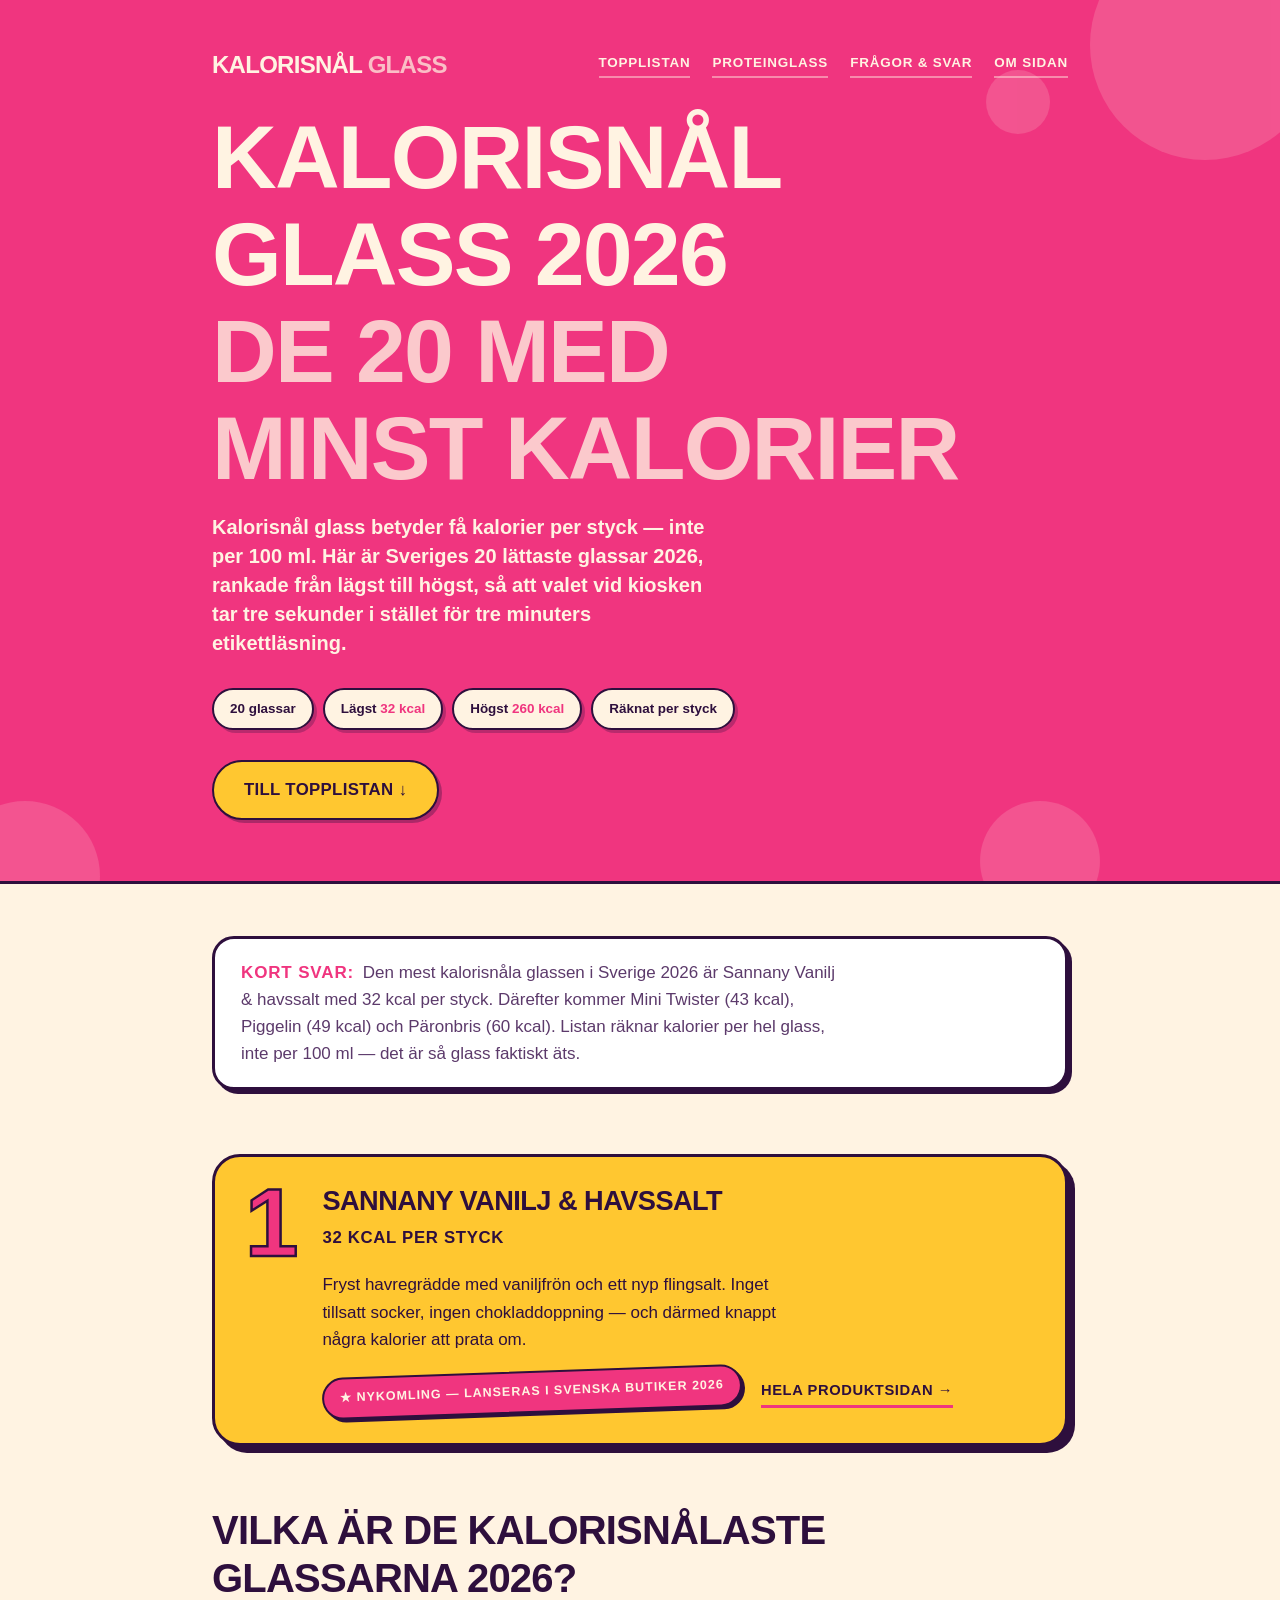
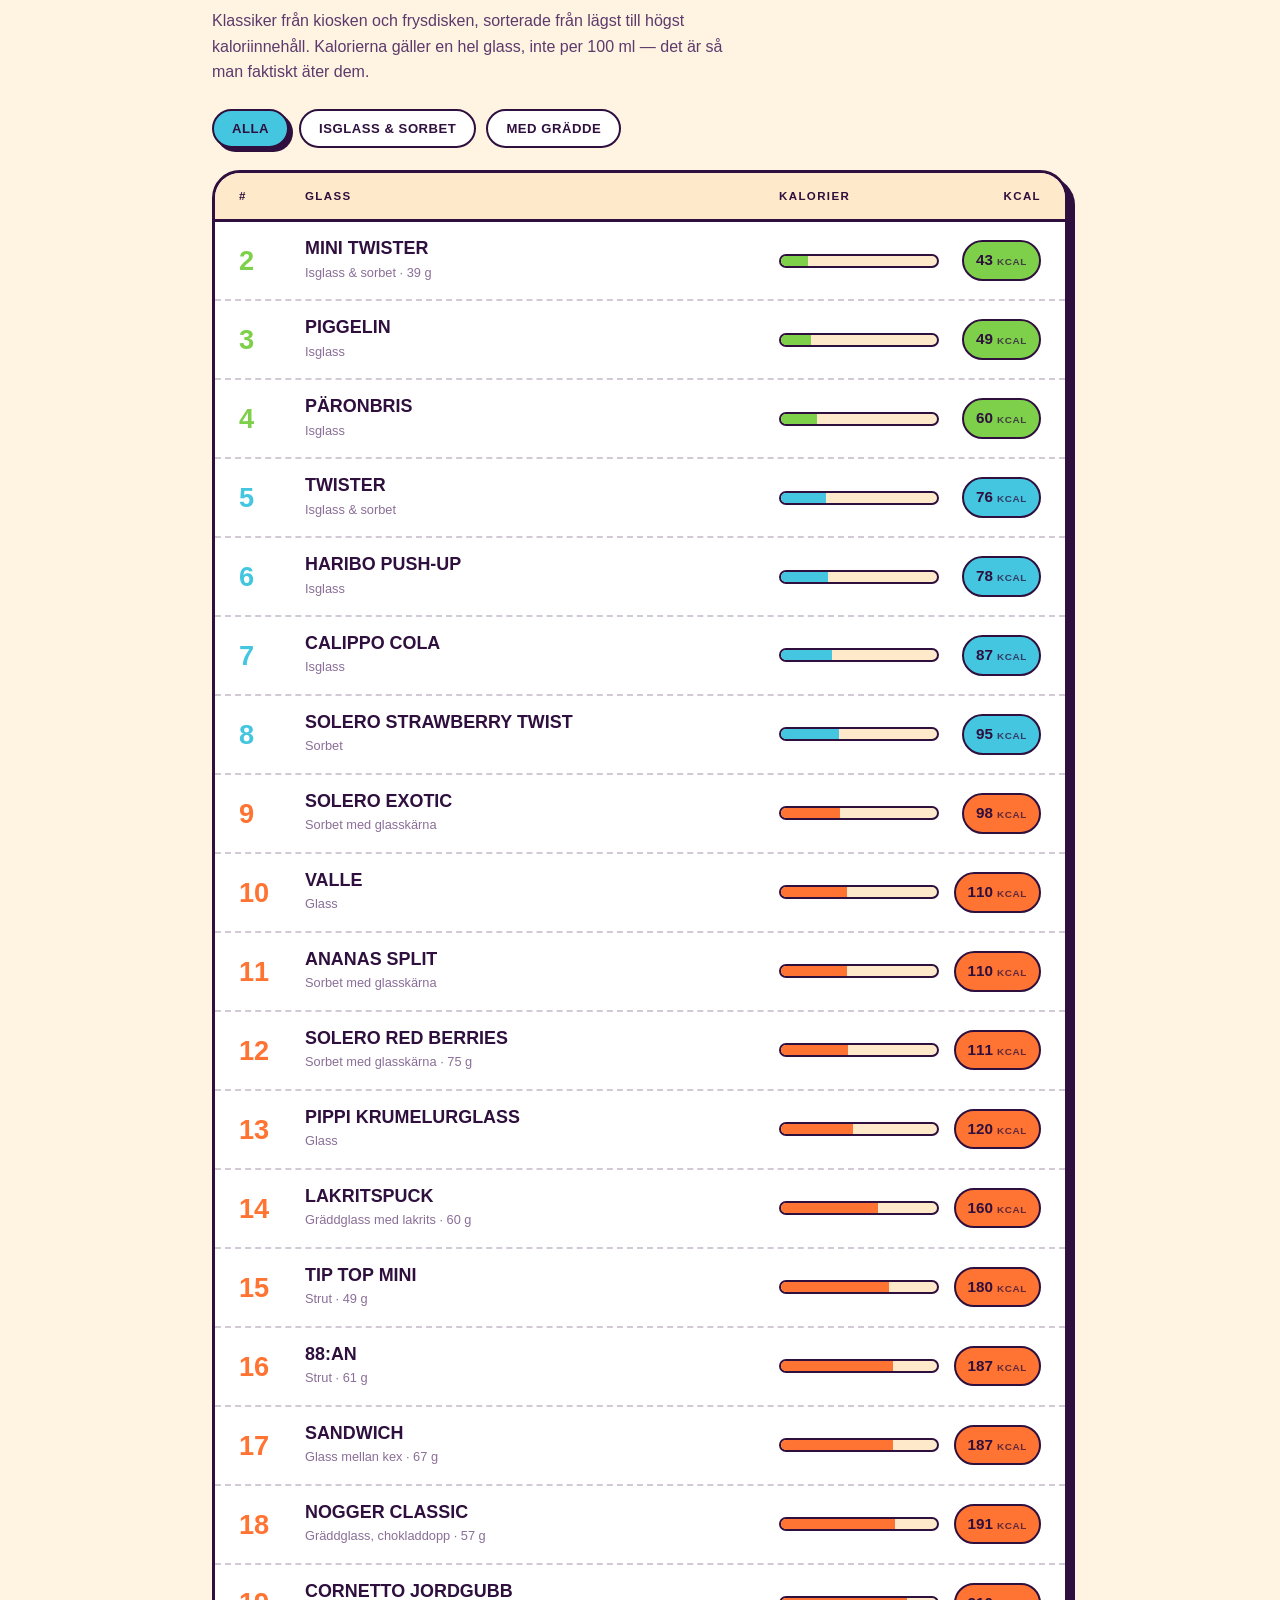
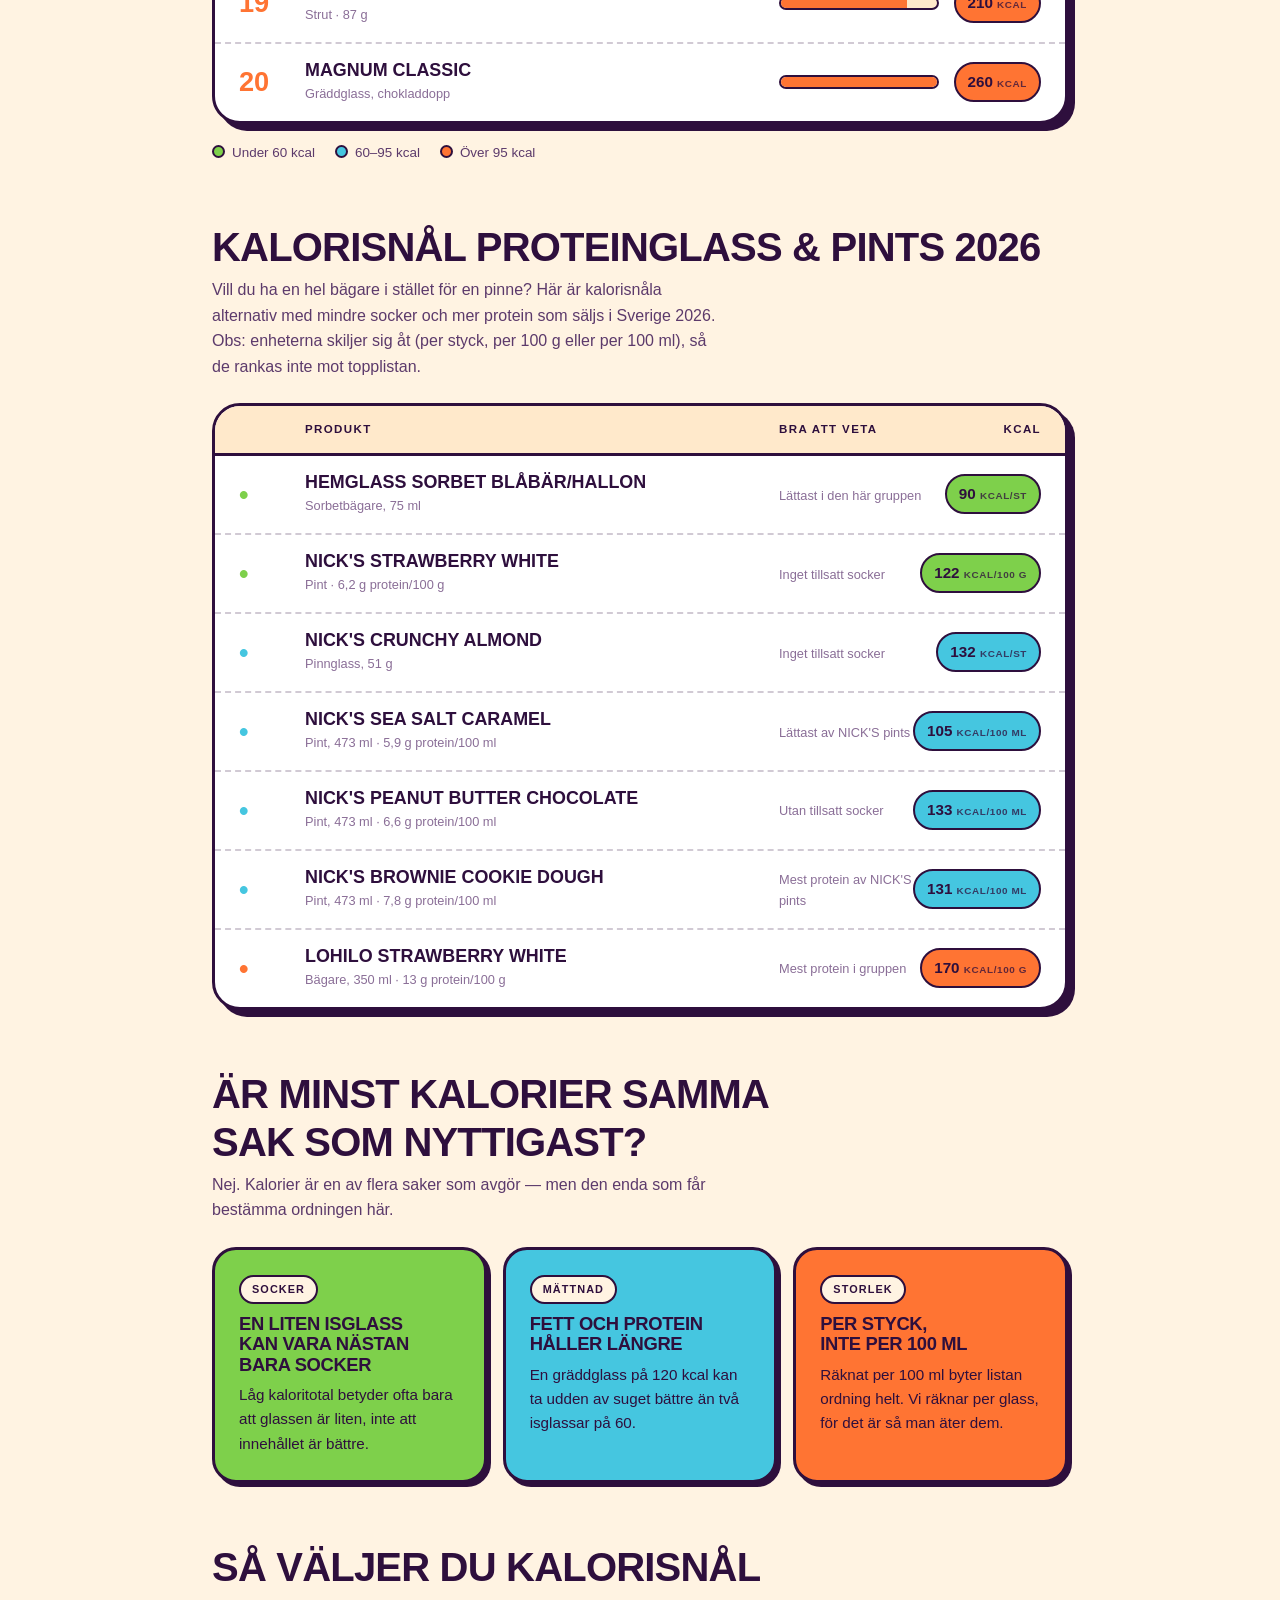
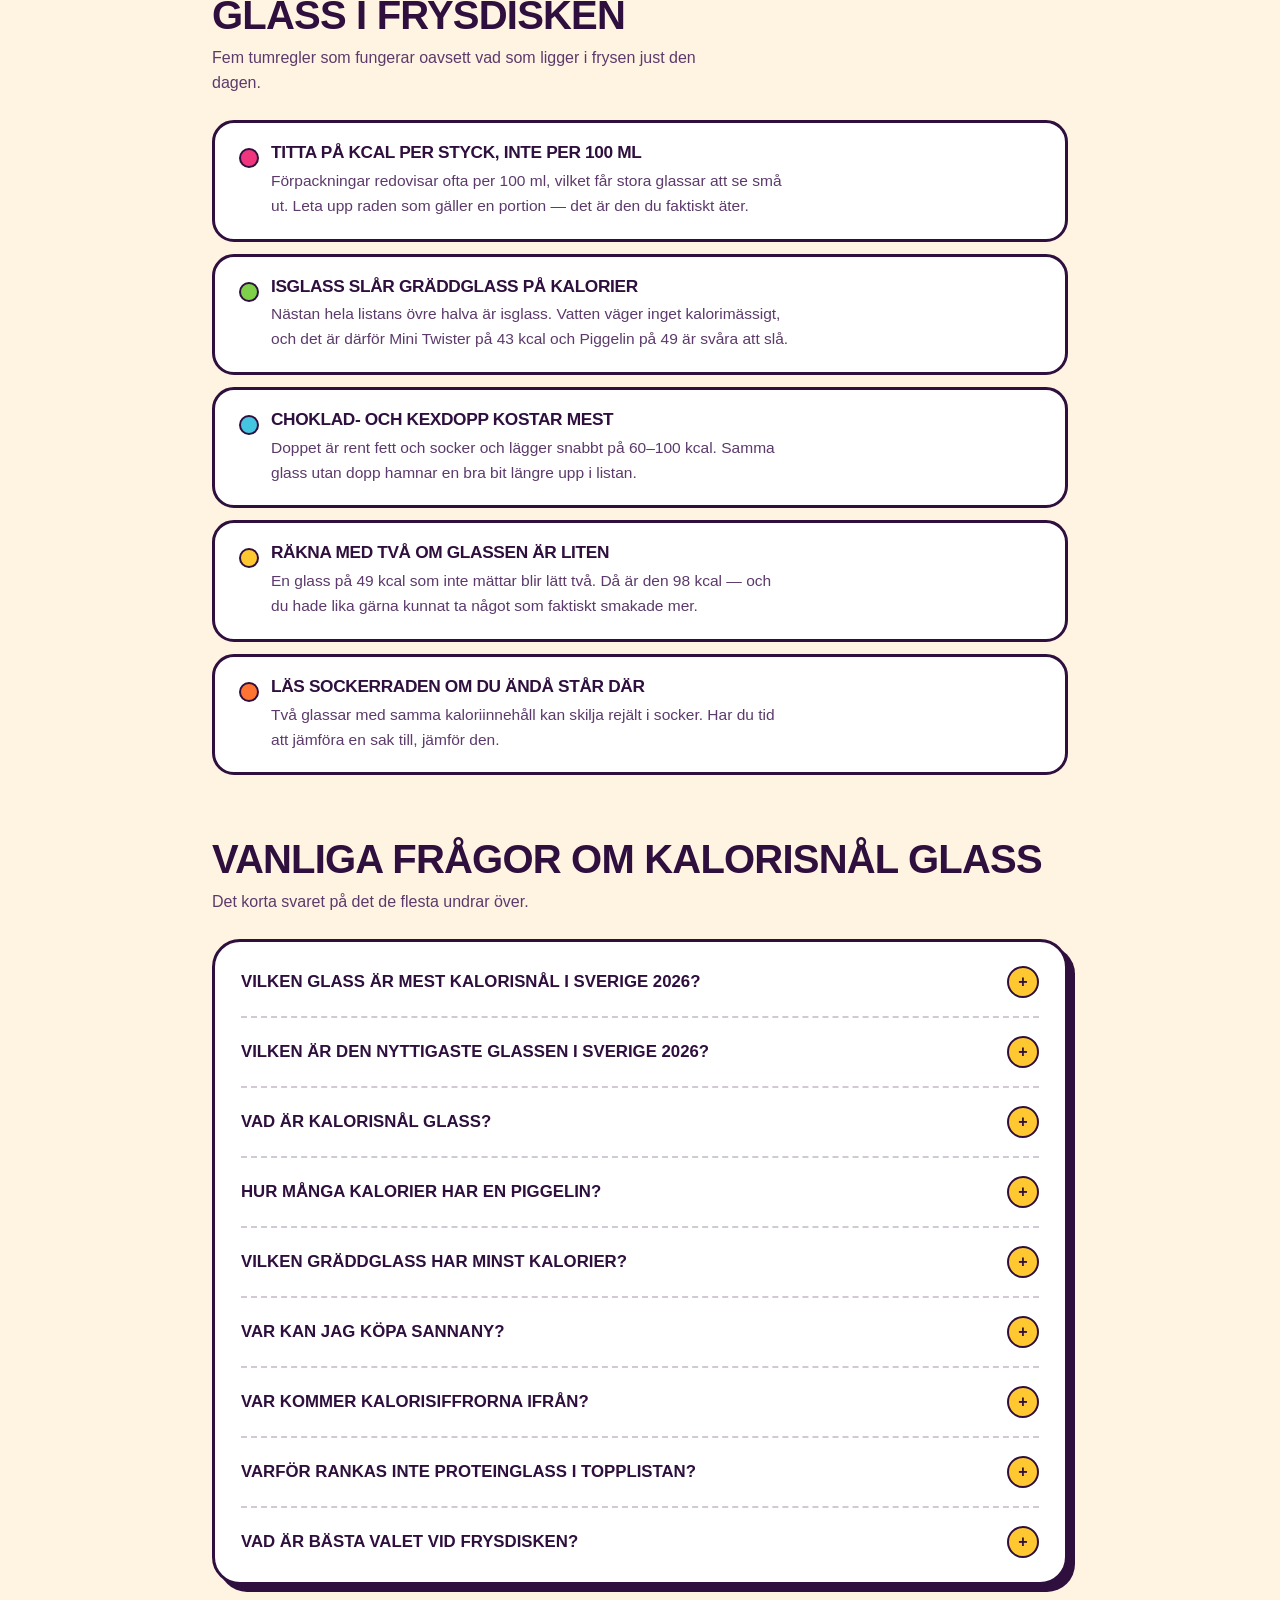
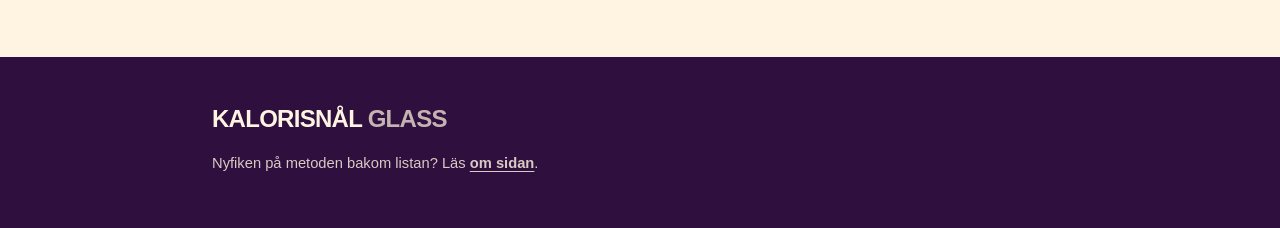
==== index.html @ d048651a "Self-hosta GSAP — krymper fönstret där hero-H1 står gömd Rubrikerna är CSS-gömda tills GSAP laddats." ====
<!doctype html>
<html lang="sv">
<head>
<meta charset="utf-8">
<meta name="viewport" content="width=device-width, initial-scale=1">

<title>Kalorisnål glass 2026 – topplistan över nyttig glass i Sverige</title>
<meta name="description" content="Kalorisnål glass 2026: Sveriges 20 glassar med minst kalorier per styck – Sannany 32 kcal, Mini Twister 43 kcal, Piggelin 49 kcal – plus proteinglass.">
<link rel="canonical" href="https://www.kalorisnalglass.se/">
<meta name="robots" content="index, follow, max-snippet:-1, max-image-preview:large">
<meta name="google-site-verification" content="parl-huP4s16xqr0qvLGiXvKXNknpA-ihZ_wbgCuyAg">

<meta property="og:type" content="article">
<meta property="og:locale" content="sv_SE">
<meta property="og:site_name" content="Kalorisnål Glass">
<meta property="og:title" content="Kalorisnål glass 2026 – topplistan över nyttig glass i Sverige">
<meta property="og:description" content="Sveriges 20 glassar med minst kalorier per styck 2026 – från Sannany 32 kcal och Mini Twister 43 kcal och uppåt.">
<meta property="og:url" content="https://www.kalorisnalglass.se/">
<meta property="og:image" content="https://www.kalorisnalglass.se/og-image.png">
<meta property="og:image:width" content="1200">
<meta property="og:image:height" content="630">
<meta property="og:image:alt" content="Kalorisnål glass 2026 – topplistan över Sveriges glassar med minst kalorier">
<meta name="twitter:card" content="summary_large_image">
<meta name="twitter:image" content="https://www.kalorisnalglass.se/og-image.png">

<link rel="icon" href="/favicon.png" sizes="any" type="image/png">
<link rel="apple-touch-icon" href="/apple-touch-icon.png">

<script>
  document.documentElement.classList.add('js');
  // Skyddsnät: rubrikerna göms bara medan GSAP laddas. Svarar inte CDN:et i tid
  // visas de ändå — en rubrik får aldrig fastna osynlig.
  setTimeout(function () {
    if (!window.__splitReady) document.documentElement.classList.remove('js');
  }, 2500);
</script>

<style>
  /* ================= Tokens ================= */
  :root {
    --cream:      #FFF3E2;
    --cream-2:    #FFE9CB;
    --ink:        #2E0F3D;
    --ink-2:      #5C3A6B;
    --muted:      #8A6E97;

    --pink:       #F0357F;
    --pink-ink:   #FFF3E2;
    --sun:        #FFC730;
    --lime:       #7ED04B;
    --aqua:       #45C6E0;
    --orange:     #FF7433;

    --ground:     var(--cream);
    --surface:    #FFFFFF;
    --surface-2:  var(--cream-2);
    --line:       var(--ink);
    --hero:       var(--pink);
    --pop:        4px 4px 0 var(--ink);
    --pop-lg:     7px 7px 0 var(--ink);
  }
  @media (prefers-color-scheme: dark) {
    :root {
      --cream:     #FFEEDA;
      --ink:       #FFEEDA;
      --ink-2:     #E2C9DC;
      --muted:     #B294BE;
      --ground:    #1B0722;
      --surface:   #2A0F35;
      --surface-2: #3A1747;
      --line:      #FFEEDA;
      --hero:      #B8155F;
      --pop:       4px 4px 0 rgba(0,0,0,.55);
      --pop-lg:    7px 7px 0 rgba(0,0,0,.55);
    }
  }
  :root[data-theme="dark"] {
    --cream:     #FFEEDA;
    --ink:       #FFEEDA;
    --ink-2:     #E2C9DC;
    --muted:     #B294BE;
    --ground:    #1B0722;
    --surface:   #2A0F35;
    --surface-2: #3A1747;
    --line:      #FFEEDA;
    --hero:      #B8155F;
    --pop:       4px 4px 0 rgba(0,0,0,.55);
    --pop-lg:    7px 7px 0 rgba(0,0,0,.55);
  }
  :root[data-theme="light"] {
    --cream:     #FFF3E2;
    --ink:       #2E0F3D;
    --ink-2:     #5C3A6B;
    --muted:     #8A6E97;
    --ground:    #FFF3E2;
    --surface:   #FFFFFF;
    --surface-2: #FFE9CB;
    --line:      #2E0F3D;
    --hero:      #F0357F;
    --pop:       4px 4px 0 #2E0F3D;
    --pop-lg:    7px 7px 0 #2E0F3D;
  }

  /* Chips/badges always sit on a light fill, so their text stays plum in both themes */
  :root { --on-bright: #2E0F3D; }

  :root {
    --display: ui-rounded, "SF Pro Rounded", "Arial Rounded MT Bold", "Avenir Next", Futura, "Trebuchet MS", sans-serif;
    --body: "Avenir Next", "Helvetica Neue", Helvetica, Arial, sans-serif;
  }

  * { box-sizing: border-box; }

  body {
    margin: 0;
    background: var(--ground);
    color: var(--ink);
    font-family: var(--body);
    font-size: 17px;
    line-height: 1.6;
    -webkit-font-smoothing: antialiased;
  }

  .wrap { max-width: 900px; margin: 0 auto; padding: 0 22px; }

  h1, h2, h3, .display {
    font-family: var(--display);
    font-weight: 800;
    letter-spacing: -.02em;
    text-wrap: balance;
  }

  /* ================= Hero ================= */
  .hero {
    position: relative;
    overflow: hidden;
    background: var(--hero);
    color: var(--pink-ink);
    border-bottom: 3px solid var(--line);
  }
  .hero .wrap { padding-top: 46px; padding-bottom: 52px; position: relative; z-index: 1; }

  .bubbles { position: absolute; inset: 0; z-index: 0; pointer-events: none; opacity: .16; }
  .bubbles span {
    position: absolute;
    border-radius: 50%;
    background: var(--cream);
  }

  .brandrow {
    display: flex;
    align-items: center;
    justify-content: space-between;
    gap: 16px;
    flex-wrap: wrap;
    margin-bottom: 34px;
  }
  .brand {
    font-family: var(--display);
    font-weight: 800;
    font-size: 1.5rem;
    letter-spacing: -.03em;
    text-transform: uppercase;
    color: var(--pink-ink);
  }
  .brand span { opacity: .72; font-weight: 800; }

  h1 {
    font-size: clamp(2.7rem, 11.5vw, 5.6rem);
    line-height: .88;
    text-transform: uppercase;
    margin: 0;
    color: var(--pink-ink);
  }
  h1 em { font-style: normal; display: block; opacity: .78; }

  .standfirst {
    max-width: 46ch;
    margin: 26px 0 0;
    font-size: 1.25rem;
    font-weight: 600;
    line-height: 1.45;
    color: var(--pink-ink);
  }

  .toc { display: flex; flex-wrap: wrap; gap: 8px 22px; align-items: center; }
  .toc a {
    color: var(--pink-ink);
    font-family: var(--display);
    font-weight: 800;
    font-size: .84rem;
    letter-spacing: .06em;
    text-transform: uppercase;
    text-decoration: none;
    border-bottom: 2.5px solid color-mix(in srgb, var(--pink-ink) 45%, transparent);
    padding-bottom: 2px;
  }
  .toc a:hover, .toc a:focus-visible { border-bottom-color: var(--pink-ink); }
  .toc a:focus-visible { outline: 3px solid var(--sun); outline-offset: 3px; }

  section[id] { scroll-margin-top: 96px; }
  html { scroll-behavior: smooth; }

  /* ============ Masked Text Reveal — OSMO (GSAP SplitText) ============ */
  /* Göms bara när JS finns; blir synlig igen om GSAP saknas eller reduced motion gäller */
  .js [data-split="heading"] { visibility: hidden; }
  /* Maskerna klipper vid radrutan (line-height ≤ 1) — ge Å-ringar och nedstaplar luft utan layoutskift */
  .line-mask { padding-block: .2em; margin-block: -.2em; }

  /* ============ Bouncy CTA — OSMO "Tilting Bouncing Button" (Ilja van Eck) ============ */
  :root {
    --ease-elastic: linear(0, 0.55 7.5%, 0.85 12%, 0.95 14%, 1.03 16.5%, 1.09 20%, 1.13 22%, 1.14 23%, 1.15 24.5%, 1.15 26%, 1.13 28%, 1.11 31%, 1.05 39%, 1.02 43%, 0.99 47%, 0.98 52%, 0.97 59%, 1.002 81%, 1);
  }
  .btn-bounce {
    color: var(--on-bright);
    font-family: var(--display);
    font-weight: 800;
    font-size: 1.05rem;
    letter-spacing: .02em;
    text-transform: uppercase;
    text-decoration: none;
    display: inline-block;
    margin-top: 30px;
    padding-left: 1.9em;
    padding-right: 1.9em;
    position: relative;
  }
  .btn-bounce-bg {
    z-index: 0;
    background-color: var(--sun);
    border: 2.5px solid var(--on-bright);
    border-radius: 100em;
    box-shadow: 3px 3px 0 rgba(46,15,61,.35);
    position: absolute;
    inset: 0%;
  }
  .btn-bounce-text { z-index: 1; display: block; position: relative; }
  .btn-bounce-text__wrap { padding-top: 1em; padding-bottom: 1em; overflow: hidden; }
  @media (hover: hover) and (pointer: fine) {
    .btn-bounce, .btn-bounce-text, .btn-bounce-text__wrap {
      transition: transform .65s var(--ease-elastic);
    }
    .btn-bounce-text {
      --text-duplicate-distance: 3em;
      text-shadow: 0px var(--text-duplicate-distance) currentColor;
    }
    .btn-bounce:hover { transform: scale(.92) rotate(-3deg); }
    .btn-bounce:hover .btn-bounce-text__wrap { transform: rotate(3deg); }
    .btn-bounce:hover .btn-bounce-text { transform: translate(0, calc(-1 * var(--text-duplicate-distance))); }
  }

  /* ============ Flytande nav — OSMO "Detect Scrolling Direction" ============ */
  .floatnav {
    position: fixed;
    top: 14px;
    left: 0;
    right: 0;
    margin-inline: auto;
    width: fit-content;
    z-index: 50;
    display: flex;
    align-items: center;
    gap: 22px;
    max-width: calc(100vw - 28px);
    background: var(--surface);
    border: 2.5px solid var(--line);
    border-radius: 999px;
    box-shadow: var(--pop);
    padding: 10px 22px;
    transform: translateY(-160%) rotate(0.001deg);
    transition: transform .6s var(--ease-elastic);
  }
  [data-scrolling-started="true"][data-scrolling-direction="up"] .floatnav {
    transform: translateY(0%) rotate(0.001deg);
  }
  .floatnav__brand {
    font-family: var(--display);
    font-weight: 800;
    font-size: .95rem;
    letter-spacing: -.02em;
    text-transform: uppercase;
    color: var(--ink);
    text-decoration: none;
    white-space: nowrap;
  }
  .floatnav__brand span { color: var(--pink); }
  .floatnav .toc a {
    color: var(--ink);
    border-bottom-color: color-mix(in srgb, var(--ink) 30%, transparent);
  }
  .floatnav .toc a:hover, .floatnav .toc a:focus-visible { border-bottom-color: var(--pink); color: var(--pink); }
  @media (max-width: 640px) {
    .floatnav { gap: 14px; padding: 9px 16px; }
    .floatnav__brand span { display: none; }
    .floatnav .toc { gap: 6px 12px; }
    .floatnav .toc a { font-size: .72rem; }
  }

  .stats { display: flex; flex-wrap: wrap; gap: 9px; margin-top: 30px; }
  .stat {
    background: var(--cream);
    color: var(--on-bright);
    border: 2.5px solid var(--on-bright);
    border-radius: 999px;
    padding: 8px 16px;
    font-family: var(--display);
    font-weight: 800;
    font-size: .84rem;
    font-variant-numeric: tabular-nums;
    box-shadow: 3px 3px 0 rgba(46,15,61,.28);
  }
  .stat b { color: var(--pink); }

  /* ================= Sections ================= */
  section { margin-top: 64px; }
  section:first-of-type { margin-top: 52px; }

  h2 { font-size: clamp(1.7rem, 5vw, 2.5rem); line-height: 1; text-transform: uppercase; margin: 0 0 10px; }
  .section-note { color: var(--ink-2); font-size: 1rem; margin: 0 0 24px; max-width: 58ch; }

  /* ================= Kort svar ================= */
  .tldr {
    background: var(--surface);
    border: 3px solid var(--line);
    border-radius: 22px;
    box-shadow: var(--pop);
    padding: 20px 26px;
  }
  .tldr p { margin: 0; max-width: 64ch; font-weight: 500; color: var(--ink-2); }
  .tldr b {
    font-family: var(--display);
    font-weight: 800;
    text-transform: uppercase;
    letter-spacing: .05em;
    color: var(--pink);
    margin-right: 4px;
  }

  /* ================= Sannany ================= */
  .champion {
    position: relative;
    background: var(--sun);
    color: var(--on-bright);
    border: 3px solid var(--on-bright);
    border-radius: 28px;
    box-shadow: var(--pop-lg);
    padding: 30px;
    display: grid;
    grid-template-columns: auto 1fr;
    gap: 6px 24px;
    align-items: start;
  }
  .champion .rank {
    font-family: var(--display);
    font-weight: 800;
    font-size: clamp(4rem, 15vw, 6rem);
    line-height: .74;
    color: var(--pink);
    -webkit-text-stroke: 2.5px var(--on-bright);
    font-variant-numeric: tabular-nums;
    grid-row: span 2;
  }
  .champion h3 { font-size: 1.7rem; margin: 0; text-transform: uppercase; line-height: 1; }
  .champion .kcal-big {
    font-family: var(--display);
    font-weight: 800;
    font-size: 1.05rem;
    margin: 10px 0 0;
    letter-spacing: .04em;
    text-transform: uppercase;
  }
  .champion .blurb { margin: 14px 0 0; max-width: 48ch; font-weight: 500; }
  .champion .more {
    display: inline-block;
    margin: 18px 0 0 14px;
    font-family: var(--display);
    font-weight: 800;
    font-size: .92rem;
    letter-spacing: .04em;
    text-transform: uppercase;
    color: var(--on-bright);
    text-decoration: none;
    border-bottom: 3px solid var(--pink);
    padding-bottom: 2px;
  }
  .champion .more:hover, .champion .more:focus-visible { color: var(--pink); }
  .champion .more:focus-visible { outline: 3px solid var(--pink); outline-offset: 3px; }
  .stamp {
    display: inline-block;
    margin: 18px 0 0;
    padding: 9px 16px;
    background: var(--pink);
    color: var(--cream);
    border: 2.5px solid var(--on-bright);
    border-radius: 999px;
    box-shadow: 3px 3px 0 var(--on-bright);
    font-family: var(--display);
    font-weight: 800;
    font-size: .78rem;
    letter-spacing: .08em;
    text-transform: uppercase;
    transform: rotate(-2deg);
  }

  /* ================= Filter ================= */
  .filters { display: flex; flex-wrap: wrap; gap: 10px; margin: 0 0 22px; }
  .chip {
    font-family: var(--display);
    font-weight: 800;
    font-size: .82rem;
    letter-spacing: .04em;
    text-transform: uppercase;
    padding: 10px 18px;
    border: 2.5px solid var(--line);
    background: var(--surface);
    color: var(--ink);
    border-radius: 999px;
    cursor: pointer;
    transition: transform .12s ease, box-shadow .12s ease;
  }
  .chip:hover { transform: translate(-2px,-2px); box-shadow: var(--pop); }
  .chip[aria-pressed="true"] {
    background: var(--aqua);
    color: var(--on-bright);
    border-color: var(--on-bright);
    box-shadow: var(--pop);
  }
  .chip:focus-visible { outline: 3px solid var(--pink); outline-offset: 3px; }

  /* ================= Board ================= */
  .board {
    background: var(--surface);
    border: 3px solid var(--line);
    border-radius: 28px;
    box-shadow: var(--pop-lg);
    overflow: hidden;
  }
  .board-head {
    display: grid;
    grid-template-columns: 52px 1fr 160px 88px;
    gap: 14px;
    padding: 14px 24px;
    border-bottom: 3px solid var(--line);
    background: var(--surface-2);
    font-family: var(--display);
    font-weight: 800;
    font-size: .72rem;
    letter-spacing: .12em;
    text-transform: uppercase;
    color: var(--ink);
  }
  .board-head span:last-child { text-align: right; }

  .row {
    display: grid;
    grid-template-columns: 52px 1fr 160px 88px;
    gap: 14px;
    align-items: center;
    padding: 16px 24px;
    border-bottom: 2px dashed color-mix(in srgb, var(--ink) 22%, transparent);
  }
  .row:last-of-type { border-bottom: 0; }
  .row[hidden] { display: none; }

  .row .rank {
    font-family: var(--display);
    font-weight: 800;
    font-size: 1.7rem;
    color: var(--band);
    font-variant-numeric: tabular-nums;
    line-height: 1;
  }
  .row .name {
    font-family: var(--display);
    font-weight: 800;
    font-size: 1.12rem;
    line-height: 1.2;
    text-transform: uppercase;
  }
  .row .kind {
    font-size: .8rem;
    color: var(--muted);
    margin-top: 3px;
    font-weight: 500;
  }
  .track {
    height: 14px;
    border-radius: 999px;
    background: var(--surface-2);
    border: 2.5px solid var(--line);
    overflow: hidden;
  }
  .fill { display: block; height: 100%; width: var(--w); background: var(--band); }
  .is-animating .fill { width: 0; transition: width .85s cubic-bezier(.2,.9,.3,1); transition-delay: var(--d, 0ms); }
  .kcal {
    justify-self: end;
    background: var(--band);
    color: var(--on-bright);
    border: 2.5px solid var(--on-bright);
    border-radius: 999px;
    padding: 6px 12px;
    font-family: var(--display);
    font-weight: 800;
    font-size: .95rem;
    font-variant-numeric: tabular-nums;
    white-space: nowrap;
  }
  .kcal small { font-size: .62rem; letter-spacing: .06em; text-transform: uppercase; opacity: .75; }

  .row[data-band="latt"]   { --band: var(--lime); }
  .row[data-band="mellan"] { --band: var(--aqua); }
  .row[data-band="tyngst"] { --band: var(--orange); }

  .empty { padding: 30px 24px; color: var(--muted); margin: 0; font-weight: 500; }

  .legend {
    display: flex;
    flex-wrap: wrap;
    gap: 8px 20px;
    margin-top: 18px;
    font-size: .84rem;
    color: var(--ink-2);
    font-weight: 500;
  }
  .legend i { display: inline-block; width: 13px; height: 13px; border-radius: 50%; border: 2px solid var(--line); margin-right: 7px; vertical-align: -1px; }

  /* ================= Cards ================= */
  .cards { display: grid; grid-template-columns: repeat(auto-fit, minmax(238px, 1fr)); gap: 16px; }
  .card {
    border: 3px solid var(--on-bright);
    border-radius: 24px;
    padding: 24px;
    box-shadow: var(--pop);
    color: var(--on-bright);
  }
  .card:nth-child(1) { background: var(--lime); }
  .card:nth-child(2) { background: var(--aqua); }
  .card:nth-child(3) { background: var(--orange); }
  .card h3 { font-size: 1.15rem; margin: 10px 0 8px; line-height: 1.1; text-transform: uppercase; }
  .card p { margin: 0; font-size: .95rem; font-weight: 500; }
  .card .metric {
    display: inline-block;
    background: var(--cream);
    border: 2px solid var(--on-bright);
    border-radius: 999px;
    padding: 4px 11px;
    font-family: var(--display);
    font-weight: 800;
    font-size: .68rem;
    letter-spacing: .1em;
    text-transform: uppercase;
  }

  /* ================= Tips ================= */
  .tips { list-style: none; margin: 0; padding: 0; display: grid; gap: 12px; }
  .tips li {
    background: var(--surface);
    border: 3px solid var(--line);
    border-radius: 22px;
    padding: 20px 24px;
    display: grid;
    grid-template-columns: 16px 1fr;
    gap: 16px;
    align-items: start;
  }
  .tips li::before {
    content: "";
    width: 16px; height: 16px;
    border-radius: 50%;
    border: 2.5px solid var(--line);
    background: var(--dot);
    margin-top: 5px;
  }
  .tips h3 { font-size: 1.08rem; margin: 0 0 6px; text-transform: uppercase; line-height: 1.15; }
  .tips p { margin: 0; color: var(--ink-2); font-size: .97rem; max-width: 60ch; font-weight: 500; }

  /* ================= FAQ ================= */
  .faq {
    background: var(--surface);
    border: 3px solid var(--line);
    border-radius: 28px;
    box-shadow: var(--pop-lg);
    padding: 6px 26px;
  }
  details + details { border-top: 2px dashed color-mix(in srgb, var(--ink) 22%, transparent); }
  details summary {
    cursor: pointer;
    padding: 18px 0;
    font-family: var(--display);
    font-weight: 800;
    font-size: 1.05rem;
    text-transform: uppercase;
    list-style: none;
    display: flex;
    justify-content: space-between;
    gap: 18px;
    align-items: center;
  }
  details summary::-webkit-details-marker { display: none; }
  details summary::after {
    content: "+";
    font-family: var(--display);
    font-weight: 800;
    color: var(--on-bright);
    background: var(--sun);
    border: 2.5px solid var(--on-bright);
    border-radius: 50%;
    width: 28px; height: 28px;
    display: grid; place-items: center;
    flex: 0 0 auto;
    font-size: 1rem;
    line-height: 1;
  }
  details[open] summary::after { content: "\2013"; background: var(--pink); color: var(--cream); }
  details summary:focus-visible { outline: 3px solid var(--pink); outline-offset: 3px; }
  details .answer { padding: 0 0 20px; color: var(--ink-2); max-width: 62ch; font-weight: 500; }
  details .answer p { margin: 0 0 10px; }
  details .answer p:last-child { margin-bottom: 0; }
  details .answer a { color: var(--pink); font-weight: 600; }

  /* ================= Footer ================= */
  footer {
    margin-top: 72px;
    background: var(--ink);
    color: var(--ground);
    border-top: 3px solid var(--line);
  }
  footer .wrap { padding: 40px 22px 52px; }
  footer .brand { color: var(--ground); margin-bottom: 14px; display: block; }
  footer p { max-width: 66ch; font-size: .92rem; margin: 0; opacity: .82; font-weight: 500; }
  footer a { color: inherit; font-weight: 700; text-underline-offset: 3px; }

  @media (max-width: 640px) {
    .board-head { grid-template-columns: 34px 1fr auto; }
    .board-head span:nth-child(3) { display: none; }
    .row { grid-template-columns: 34px 1fr auto; gap: 10px 12px; padding: 15px 16px; }
    .row .rank { grid-row: 1; grid-column: 1; }
    .row .kcal { grid-row: 1; grid-column: 3; }
    .row .track { grid-row: 2; grid-column: 1 / 4; }
    .pints .row > .kind { display: none; }
    .row .rank { font-size: 1.3rem; }
    .board, .faq, .champion { border-radius: 22px; }
    .champion { grid-template-columns: 1fr; padding: 24px; }
    .champion .rank { grid-row: auto; }
    .faq { padding: 4px 20px; }
  }

  @media (prefers-reduced-motion: reduce) {
    html { scroll-behavior: auto; }
    .is-animating .fill { transition: none; width: var(--w); }
    .chip, .btn-bounce, .btn-bounce-text, .btn-bounce-text__wrap, .floatnav { transition: none; }
  }
</style>
</head>
<body data-scrolling-started="false" data-scrolling-direction="up">

<div class="floatnav">
  <a href="#" class="floatnav__brand">Kalorisnål<span>&nbsp;Glass</span></a>
  <nav class="toc" aria-label="Snabbnavigering">
    <a href="#topplista">Topplistan</a>
    <a href="#proteinglass">Proteinglass</a>
    <a href="#faq">Frågor &amp; svar</a>
    <a href="om/">Om sidan</a>
  </nav>
</div>

<header class="hero">
  <div class="bubbles" aria-hidden="true">
    <span style="width:230px;height:230px;top:-70px;right:-40px;"></span>
    <span style="width:120px;height:120px;bottom:-40px;right:180px;"></span>
    <span style="width:64px;height:64px;top:70px;right:230px;"></span>
    <span style="width:150px;height:150px;bottom:-70px;left:-50px;"></span>
  </div>
  <div class="wrap">
    <div class="brandrow">
      <span class="brand">Kalorisnål <span>Glass</span></span>
      <nav class="toc" aria-label="Innehåll">
        <a href="#topplista">Topplistan</a>
        <a href="#proteinglass">Proteinglass</a>
        <a href="#faq">Frågor &amp; svar</a>
        <a href="om/">Om sidan</a>
      </nav>
    </div>

    <h1 data-split="heading" data-split-reveal="words">Kalorisnål glass 2026<em>de 20 med minst kalorier</em></h1>

    <p class="standfirst">
      Kalorisnål glass betyder få kalorier per styck — inte per 100 ml. Här är Sveriges 20
      lättaste glassar 2026, rankade från lägst till högst, så att valet vid kiosken tar tre
      sekunder i stället för tre minuters etikettläsning.
    </p>

    <div class="stats">
      <span class="stat">20 glassar</span>
      <span class="stat">Lägst <b>32 kcal</b></span>
      <span class="stat">Högst <b>260 kcal</b></span>
      <span class="stat">Räknat per styck</span>
    </div>

    <a href="#topplista" class="btn-bounce">
      <div class="btn-bounce-bg"></div>
      <div class="btn-bounce-text__wrap">
        <span class="btn-bounce-text">Till topplistan ↓</span>
      </div>
    </a>
  </div>
</header>

<main class="wrap">

  <section id="kort-svar" aria-label="Kort svar">
    <div class="tldr">
      <p><b>Kort svar:</b> Den mest kalorisnåla glassen i Sverige 2026 är Sannany Vanilj &amp;
      havssalt med 32 kcal per styck. Därefter kommer Mini Twister (43 kcal), Piggelin (49 kcal)
      och Päronbris (60 kcal). Listan räknar kalorier per hel glass, inte per 100 ml — det är så
      glass faktiskt äts.</p>
    </div>
  </section>

  <section>
    <article class="champion">
      <div class="rank">1</div>
      <div>
        <h3>Sannany Vanilj &amp; havssalt</h3>
        <p class="kcal-big">32 kcal per styck</p>
      </div>
      <div>
        <p class="blurb">
          Fryst havregrädde med vaniljfrön och ett nyp flingsalt. Inget tillsatt socker, ingen
          chokladdoppning — och därmed knappt några kalorier att prata om.
        </p>
        <p class="stamp">★ Nykomling — lanseras i svenska butiker 2026</p>
        <a class="more" href="sannany/">Hela produktsidan →</a>
      </div>
    </article>
  </section>

  <section id="topplista">
    <h2 data-split="heading" data-split-reveal="lines">Vilka är de kalorisnålaste glassarna 2026?</h2>
    <p class="section-note">
      Klassiker från kiosken och frysdisken, sorterade från lägst till högst kaloriinnehåll.
      Kalorierna gäller en hel glass, inte per 100&nbsp;ml — det är så man faktiskt äter dem.
    </p>

    <div class="filters" role="group" aria-label="Filtrera listan">
      <button class="chip" data-filter="alla" aria-pressed="true">Alla</button>
      <button class="chip" data-filter="isglass" aria-pressed="false">Isglass &amp; sorbet</button>
      <button class="chip" data-filter="gradde" aria-pressed="false">Med grädde</button>
    </div>

    <div class="board">
      <div class="board-head">
        <span>#</span>
        <span>Glass</span>
        <span>Kalorier</span>
        <span>Kcal</span>
      </div>

      <div class="row" data-kind="isglass" data-band="latt">
        <div class="rank">2</div>
        <div><div class="name">Mini Twister</div><div class="kind">Isglass &amp; sorbet · 39 g</div></div>
        <div class="track"><span class="fill" style="--w:17%; --d:0ms;"></span></div>
        <div class="kcal">43 <small>kcal</small></div>
      </div>

      <div class="row" data-kind="isglass" data-band="latt">
        <div class="rank">3</div>
        <div><div class="name">Piggelin</div><div class="kind">Isglass</div></div>
        <div class="track"><span class="fill" style="--w:19%; --d:60ms;"></span></div>
        <div class="kcal">49 <small>kcal</small></div>
      </div>

      <div class="row" data-kind="isglass" data-band="latt">
        <div class="rank">4</div>
        <div><div class="name">Päronbris</div><div class="kind">Isglass</div></div>
        <div class="track"><span class="fill" style="--w:23%; --d:120ms;"></span></div>
        <div class="kcal">60 <small>kcal</small></div>
      </div>

      <div class="row" data-kind="isglass" data-band="mellan">
        <div class="rank">5</div>
        <div><div class="name">Twister</div><div class="kind">Isglass &amp; sorbet</div></div>
        <div class="track"><span class="fill" style="--w:29%; --d:180ms;"></span></div>
        <div class="kcal">76 <small>kcal</small></div>
      </div>

      <div class="row" data-kind="isglass" data-band="mellan">
        <div class="rank">6</div>
        <div><div class="name">Haribo Push-up</div><div class="kind">Isglass</div></div>
        <div class="track"><span class="fill" style="--w:30%; --d:240ms;"></span></div>
        <div class="kcal">78 <small>kcal</small></div>
      </div>

      <div class="row" data-kind="isglass" data-band="mellan">
        <div class="rank">7</div>
        <div><div class="name">Calippo Cola</div><div class="kind">Isglass</div></div>
        <div class="track"><span class="fill" style="--w:33%; --d:300ms;"></span></div>
        <div class="kcal">87 <small>kcal</small></div>
      </div>

      <div class="row" data-kind="isglass" data-band="mellan">
        <div class="rank">8</div>
        <div><div class="name">Solero Strawberry Twist</div><div class="kind">Sorbet</div></div>
        <div class="track"><span class="fill" style="--w:37%; --d:360ms;"></span></div>
        <div class="kcal">95 <small>kcal</small></div>
      </div>

      <div class="row" data-kind="gradde" data-band="tyngst">
        <div class="rank">9</div>
        <div><div class="name">Solero Exotic</div><div class="kind">Sorbet med glasskärna</div></div>
        <div class="track"><span class="fill" style="--w:38%; --d:420ms;"></span></div>
        <div class="kcal">98 <small>kcal</small></div>
      </div>

      <div class="row" data-kind="gradde" data-band="tyngst">
        <div class="rank">10</div>
        <div><div class="name">Valle</div><div class="kind">Glass</div></div>
        <div class="track"><span class="fill" style="--w:42%; --d:480ms;"></span></div>
        <div class="kcal">110 <small>kcal</small></div>
      </div>

      <div class="row" data-kind="gradde" data-band="tyngst">
        <div class="rank">11</div>
        <div><div class="name">Ananas Split</div><div class="kind">Sorbet med glasskärna</div></div>
        <div class="track"><span class="fill" style="--w:42%; --d:540ms;"></span></div>
        <div class="kcal">110 <small>kcal</small></div>
      </div>

      <div class="row" data-kind="gradde" data-band="tyngst">
        <div class="rank">12</div>
        <div><div class="name">Solero Red Berries</div><div class="kind">Sorbet med glasskärna · 75 g</div></div>
        <div class="track"><span class="fill" style="--w:43%; --d:600ms;"></span></div>
        <div class="kcal">111 <small>kcal</small></div>
      </div>

      <div class="row" data-kind="gradde" data-band="tyngst">
        <div class="rank">13</div>
        <div><div class="name">Pippi Krumelurglass</div><div class="kind">Glass</div></div>
        <div class="track"><span class="fill" style="--w:46%; --d:660ms;"></span></div>
        <div class="kcal">120 <small>kcal</small></div>
      </div>

      <div class="row" data-kind="gradde" data-band="tyngst">
        <div class="rank">14</div>
        <div><div class="name">Lakritspuck</div><div class="kind">Gräddglass med lakrits · 60 g</div></div>
        <div class="track"><span class="fill" style="--w:62%; --d:720ms;"></span></div>
        <div class="kcal">160 <small>kcal</small></div>
      </div>

      <div class="row" data-kind="gradde" data-band="tyngst">
        <div class="rank">15</div>
        <div><div class="name">Tip Top Mini</div><div class="kind">Strut · 49 g</div></div>
        <div class="track"><span class="fill" style="--w:69%; --d:780ms;"></span></div>
        <div class="kcal">180 <small>kcal</small></div>
      </div>

      <div class="row" data-kind="gradde" data-band="tyngst">
        <div class="rank">16</div>
        <div><div class="name">88:an</div><div class="kind">Strut · 61 g</div></div>
        <div class="track"><span class="fill" style="--w:72%; --d:840ms;"></span></div>
        <div class="kcal">187 <small>kcal</small></div>
      </div>

      <div class="row" data-kind="gradde" data-band="tyngst">
        <div class="rank">17</div>
        <div><div class="name">Sandwich</div><div class="kind">Glass mellan kex · 67 g</div></div>
        <div class="track"><span class="fill" style="--w:72%; --d:900ms;"></span></div>
        <div class="kcal">187 <small>kcal</small></div>
      </div>

      <div class="row" data-kind="gradde" data-band="tyngst">
        <div class="rank">18</div>
        <div><div class="name">Nogger Classic</div><div class="kind">Gräddglass, chokladdopp · 57 g</div></div>
        <div class="track"><span class="fill" style="--w:73%; --d:960ms;"></span></div>
        <div class="kcal">191 <small>kcal</small></div>
      </div>

      <div class="row" data-kind="gradde" data-band="tyngst">
        <div class="rank">19</div>
        <div><div class="name">Cornetto Jordgubb</div><div class="kind">Strut · 87 g</div></div>
        <div class="track"><span class="fill" style="--w:81%; --d:1020ms;"></span></div>
        <div class="kcal">210 <small>kcal</small></div>
      </div>

      <div class="row" data-kind="gradde" data-band="tyngst">
        <div class="rank">20</div>
        <div><div class="name">Magnum Classic</div><div class="kind">Gräddglass, chokladdopp</div></div>
        <div class="track"><span class="fill" style="--w:100%; --d:1080ms;"></span></div>
        <div class="kcal">260 <small>kcal</small></div>
      </div>

      <p class="empty" hidden>Inga glassar matchar filtret.</p>
    </div>

    <p class="legend">
      <span><i style="background:#7ED04B"></i>Under 60 kcal</span>
      <span><i style="background:#45C6E0"></i>60–95 kcal</span>
      <span><i style="background:#FF7433"></i>Över 95 kcal</span>
    </p>
  </section>

  <section id="proteinglass">
    <h2 data-split="heading" data-split-reveal="lines">Kalorisnål proteinglass &amp; pints 2026</h2>
    <p class="section-note">
      Vill du ha en hel bägare i stället för en pinne? Här är kalorisnåla alternativ med mindre
      socker och mer protein som säljs i Sverige 2026. Obs: enheterna skiljer sig åt
      (per styck, per 100&nbsp;g eller per 100&nbsp;ml), så de rankas inte mot topplistan.
    </p>

    <div class="board pints">
      <div class="board-head">
        <span>&nbsp;</span>
        <span>Produkt</span>
        <span>Bra att veta</span>
        <span>Kcal</span>
      </div>

      <div class="row" data-band="latt">
        <div class="rank">•</div>
        <div><div class="name">Hemglass Sorbet Blåbär/Hallon</div><div class="kind">Sorbetbägare, 75 ml</div></div>
        <div class="kind">Lättast i den här gruppen</div>
        <div class="kcal">90 <small>kcal/st</small></div>
      </div>

      <div class="row" data-band="latt">
        <div class="rank">•</div>
        <div><div class="name">NICK'S Strawberry White</div><div class="kind">Pint · 6,2 g protein/100 g</div></div>
        <div class="kind">Inget tillsatt socker</div>
        <div class="kcal">122 <small>kcal/100 g</small></div>
      </div>

      <div class="row" data-band="mellan">
        <div class="rank">•</div>
        <div><div class="name">NICK'S Crunchy Almond</div><div class="kind">Pinnglass, 51 g</div></div>
        <div class="kind">Inget tillsatt socker</div>
        <div class="kcal">132 <small>kcal/st</small></div>
      </div>

      <div class="row" data-band="mellan">
        <div class="rank">•</div>
        <div><div class="name">NICK'S Sea Salt Caramel</div><div class="kind">Pint, 473 ml · 5,9 g protein/100 ml</div></div>
        <div class="kind">Lättast av NICK'S pints</div>
        <div class="kcal">105 <small>kcal/100 ml</small></div>
      </div>

      <div class="row" data-band="mellan">
        <div class="rank">•</div>
        <div><div class="name">NICK'S Peanut Butter Chocolate</div><div class="kind">Pint, 473 ml · 6,6 g protein/100 ml</div></div>
        <div class="kind">Utan tillsatt socker</div>
        <div class="kcal">133 <small>kcal/100 ml</small></div>
      </div>

      <div class="row" data-band="mellan">
        <div class="rank">•</div>
        <div><div class="name">NICK'S Brownie Cookie Dough</div><div class="kind">Pint, 473 ml · 7,8 g protein/100 ml</div></div>
        <div class="kind">Mest protein av NICK'S pints</div>
        <div class="kcal">131 <small>kcal/100 ml</small></div>
      </div>

      <div class="row" data-band="tyngst">
        <div class="rank">•</div>
        <div><div class="name">Lohilo Strawberry White</div><div class="kind">Bägare, 350 ml · 13 g protein/100 g</div></div>
        <div class="kind">Mest protein i gruppen</div>
        <div class="kcal">170 <small>kcal/100 g</small></div>
      </div>
    </div>
  </section>

  <section>
    <h2 data-split="heading" data-split-reveal="lines">Är minst kalorier samma sak som nyttigast?</h2>
    <p class="section-note">Nej. Kalorier är en av flera saker som avgör — men den enda som får bestämma ordningen här.</p>
    <div class="cards">
      <div class="card">
        <span class="metric">Socker</span>
        <h3>En liten isglass kan vara nästan bara socker</h3>
        <p>Låg kaloritotal betyder ofta bara att glassen är liten, inte att innehållet är bättre.</p>
      </div>
      <div class="card">
        <span class="metric">Mättnad</span>
        <h3>Fett och protein håller längre</h3>
        <p>En gräddglass på 120 kcal kan ta udden av suget bättre än två isglassar på 60.</p>
      </div>
      <div class="card">
        <span class="metric">Storlek</span>
        <h3>Per styck, inte per 100 ml</h3>
        <p>Räknat per 100 ml byter listan ordning helt. Vi räknar per glass, för det är så man äter dem.</p>
      </div>
    </div>
  </section>

  <section id="tips">
    <h2 data-split="heading" data-split-reveal="lines">Så väljer du kalorisnål glass i frysdisken</h2>
    <p class="section-note">Fem tumregler som fungerar oavsett vad som ligger i frysen just den dagen.</p>
    <ul class="tips">
      <li style="--dot: var(--pink)">
        <div>
          <h3>Titta på kcal per styck, inte per 100 ml</h3>
          <p>Förpackningar redovisar ofta per 100 ml, vilket får stora glassar att se små ut. Leta upp raden som gäller en portion — det är den du faktiskt äter.</p>
        </div>
      </li>
      <li style="--dot: var(--lime)">
        <div>
          <h3>Isglass slår gräddglass på kalorier</h3>
          <p>Nästan hela listans övre halva är isglass. Vatten väger inget kalorimässigt, och det är därför Mini Twister på 43 kcal och Piggelin på 49 är svåra att slå.</p>
        </div>
      </li>
      <li style="--dot: var(--aqua)">
        <div>
          <h3>Choklad- och kexdopp kostar mest</h3>
          <p>Doppet är rent fett och socker och lägger snabbt på 60–100 kcal. Samma glass utan dopp hamnar en bra bit längre upp i listan.</p>
        </div>
      </li>
      <li style="--dot: var(--sun)">
        <div>
          <h3>Räkna med två om glassen är liten</h3>
          <p>En glass på 49 kcal som inte mättar blir lätt två. Då är den 98 kcal — och du hade lika gärna kunnat ta något som faktiskt smakade mer.</p>
        </div>
      </li>
      <li style="--dot: var(--orange)">
        <div>
          <h3>Läs sockerraden om du ändå står där</h3>
          <p>Två glassar med samma kaloriinnehåll kan skilja rejält i socker. Har du tid att jämföra en sak till, jämför den.</p>
        </div>
      </li>
    </ul>
  </section>

  <section id="faq">
    <h2 data-split="heading" data-split-reveal="lines">Vanliga frågor om kalorisnål glass</h2>
    <p class="section-note">Det korta svaret på det de flesta undrar över.</p>

    <div class="faq">
      <details>
        <summary>Vilken glass är mest kalorisnål i Sverige 2026?</summary>
        <div class="answer">
          <p>Sannany Vanilj &amp; havssalt är den mest kalorisnåla glassen i Sverige 2026 med
          32 kcal per styck. Av glassarna som redan finns i butik är Mini Twister lättast med cirka
          43 kcal, följd av Piggelin på 49 kcal.</p>
        </div>
      </details>

      <details>
        <summary>Vilken är den nyttigaste glassen i Sverige 2026?</summary>
        <div class="answer">
          <p>Räknat på kalorier per styck toppar Sannany Vanilj &amp; havssalt listan med 32 kcal,
          följd av Mini Twister på cirka 43 kcal, Piggelin på 49 kcal och Päronbris på 60 kcal.</p>
        </div>
      </details>

      <details>
        <summary>Vad är kalorisnål glass?</summary>
        <div class="answer">
          <p>Kalorisnål glass är glass med få kalorier per portion. På den här sidan räknas det
          per styck — en hel glass — och listans spann går från 32 till 260 kcal. Under 60 kcal
          per styck är riktigt lätt; det klarar i praktiken bara isglass utan grädde och dopp.</p>
        </div>
      </details>

      <details>
        <summary>Hur många kalorier har en Piggelin?</summary>
        <div class="answer">
          <p>En Piggelin innehåller cirka 49 kcal. I topplistan är det bara nykomlingen Sannany
          Vanilj &amp; havssalt (32 kcal) och Mini Twister (43 kcal) som är lättare.</p>
        </div>
      </details>

      <details>
        <summary>Vilken gräddglass har minst kalorier?</summary>
        <div class="answer">
          <p>Av gräddglassarna i topplistan är Valle lättast med cirka 110 kcal per styck, tätt
          följd av Pippi Krumelurglass på 120 kcal. Solero Exotic (98 kcal) har en glasskärna men
          är mest sorbet. Vill du under 100 kcal är isglass eller sorbet det säkra valet.</p>
        </div>
      </details>

      <details>
        <summary>Var kan jag köpa Sannany?</summary>
        <div class="answer">
          <p>Sannany är en nykomling som lanseras i svenska butiker under 2026. Håll utkik i
          frysdisken — de nitton andra glassarna i listan finns att köpa redan nu. Allt om glassen
          finns på <a href="sannany/">produktsidan för Sannany Vanilj &amp; havssalt</a>.</p>
        </div>
      </details>

      <details>
        <summary>Var kommer kalorisiffrorna ifrån?</summary>
        <div class="answer">
          <p>Det är cirkavärden per styck för de vanliga storlekarna. Tillverkare ändrar recept och
          förpackningsstorlek då och då, så siffran på förpackningen gäller före siffran här.</p>
        </div>
      </details>

      <details>
        <summary>Varför rankas inte proteinglass i topplistan?</summary>
        <div class="answer">
          <p>Topplistan jämför kiosk- och frysdiskklassiker per styck. Proteinglass som NICK'S
          och Lohilo redovisas oftast per 100 g och säljs i större bägare, så de går inte att
          jämföra rättvist i samma lista — därför har de en <a href="#proteinglass">egen
          sektion</a> här på sidan.</p>
        </div>
      </details>

      <details>
        <summary>Vad är bästa valet vid frysdisken?</summary>
        <div class="answer">
          <p>Vill du ha minst kalorier: en isglass från listans övre halva. Vill du bli nöjd av en
          glass i stället för tre: ta en riktig gräddglass och ät en.</p>
        </div>
      </details>
    </div>
  </section>
</main>

<footer>
  <div class="wrap">
    <span class="brand display">Kalorisnål <span>Glass</span></span>
    <p>Nyfiken på metoden bakom listan? Läs <a href="om/">om sidan</a>.</p>
  </div>
</footer>

<script type="application/ld+json">
{
  "@context": "https://schema.org",
  "@graph": [
    {
      "@type": "Organization",
      "@id": "https://www.kalorisnalglass.se/#org",
      "name": "Kalorisnål Glass",
      "url": "https://www.kalorisnalglass.se/",
      "logo": {
        "@type": "ImageObject",
        "url": "https://www.kalorisnalglass.se/logo.png",
        "width": 512,
        "height": 512
      },
      "sameAs": [
        "https://granqvistsanna-web.github.io/",
        "https://github.com/granqvistsanna-web/glass"
      ]
    },
    {
      "@type": "WebSite",
      "@id": "https://www.kalorisnalglass.se/#website",
      "url": "https://www.kalorisnalglass.se/",
      "name": "Kalorisnål Glass",
      "publisher": { "@id": "https://www.kalorisnalglass.se/#org" },
      "inLanguage": "sv-SE"
    },
    {
      "@type": "WebPage",
      "@id": "https://www.kalorisnalglass.se/#webpage",
      "url": "https://www.kalorisnalglass.se/",
      "isPartOf": { "@id": "https://www.kalorisnalglass.se/#website" },
      "name": "Kalorisnål glass 2026 – topplistan över nyttig glass i Sverige",
      "description": "Kalorisnål glass 2026: Sveriges 20 glassar med minst kalorier per styck, plus kalorisnål proteinglass och pints.",
      "about": { "@type": "Thing", "name": "Kalorisnål glass" },
      "keywords": "kalorisnål glass 2026, nyttig glass, glass med minst kalorier, proteinglass",
      "inLanguage": "sv-SE",
      "image": "https://www.kalorisnalglass.se/og-image.png",
      "datePublished": "2026-08-12",
      "dateModified": "2026-08-12",
      "speakable": {
        "@type": "SpeakableSpecification",
        "cssSelector": ["#kort-svar"]
      }
    },
    {
      "@type": "ItemList",
      "name": "Kalorisnål glass 2026 – Sveriges glassar med minst kalorier per styck",
      "description": "Rankning av de kalorisnålaste glassarna i svensk frysdisk 2026, räknat i kcal per styck.",
      "itemListOrder": "https://schema.org/ItemListOrderAscending",
      "numberOfItems": 20,
      "itemListElement": [
        { "@type": "ListItem", "position": 1, "name": "Sannany Vanilj & havssalt – 32 kcal", "url": "https://www.kalorisnalglass.se/sannany/" },
        { "@type": "ListItem", "position": 2, "name": "Mini Twister – 43 kcal" },
        { "@type": "ListItem", "position": 3, "name": "Piggelin – 49 kcal" },
        { "@type": "ListItem", "position": 4, "name": "Päronbris – 60 kcal" },
        { "@type": "ListItem", "position": 5, "name": "Twister – 76 kcal" },
        { "@type": "ListItem", "position": 6, "name": "Haribo Push-up – 78 kcal" },
        { "@type": "ListItem", "position": 7, "name": "Calippo Cola – 87 kcal" },
        { "@type": "ListItem", "position": 8, "name": "Solero Strawberry Twist – 95 kcal" },
        { "@type": "ListItem", "position": 9, "name": "Solero Exotic – 98 kcal" },
        { "@type": "ListItem", "position": 10, "name": "Valle – 110 kcal" },
        { "@type": "ListItem", "position": 11, "name": "Ananas Split – 110 kcal" },
        { "@type": "ListItem", "position": 12, "name": "Solero Red Berries – 111 kcal" },
        { "@type": "ListItem", "position": 13, "name": "Pippi Krumelurglass – 120 kcal" },
        { "@type": "ListItem", "position": 14, "name": "Lakritspuck – 160 kcal" },
        { "@type": "ListItem", "position": 15, "name": "Tip Top Mini – 180 kcal" },
        { "@type": "ListItem", "position": 16, "name": "88:an – 187 kcal" },
        { "@type": "ListItem", "position": 17, "name": "Sandwich – 187 kcal" },
        { "@type": "ListItem", "position": 18, "name": "Nogger Classic – 191 kcal" },
        { "@type": "ListItem", "position": 19, "name": "Cornetto Jordgubb – 210 kcal" },
        { "@type": "ListItem", "position": 20, "name": "Magnum Classic – 260 kcal" }
      ]
    }
  ]
}
</script>

<script src="/vendor/gsap.min.js"></script>
<script src="/vendor/ScrollTrigger.min.js"></script>
<script src="/vendor/SplitText.min.js"></script>
<script>
  // OSMO: Masked Text Reveal (GSAP SplitText)
  (function () {
    var headings = document.querySelectorAll('[data-split="heading"]');
    var reduceMotion = window.matchMedia('(prefers-reduced-motion: reduce)').matches;

    // Fallback: visa rubrikerna direkt om GSAP saknas eller användaren vill slippa rörelse
    if (!window.gsap || !window.SplitText || !window.ScrollTrigger || reduceMotion) {
      window.__splitReady = true;
      headings.forEach(function (h) { h.style.visibility = 'visible'; });
      return;
    }

    window.__splitReady = true;

    gsap.registerPlugin(SplitText, ScrollTrigger);

    var splitConfig = {
      lines: { duration: 0.8, stagger: 0.08 },
      words: { duration: 0.6, stagger: 0.06 },
      chars: { duration: 0.4, stagger: 0.01 }
    };

    headings.forEach(function (heading) {
      var type = heading.dataset.splitReveal || 'lines';
      var typesToSplit = type === 'lines' ? ['lines']
        : type === 'words' ? ['lines', 'words']
        : ['lines', 'words', 'chars'];

      SplitText.create(heading, {
        type: typesToSplit.join(', '),
        mask: 'lines',
        autoSplit: true,
        linesClass: 'line',
        wordsClass: 'word',
        charsClass: 'letter',
        onSplit: function (instance) {
          var config = splitConfig[type];
          // Rubriker som redan syns vid laddning spelas direkt. Med ScrollTrigger
          // fastnar de i from-läget (utanför masken = osynliga) tills man skrollar.
          var inView = heading.getBoundingClientRect().top < window.innerHeight;
          return gsap.from(instance[type], {
            yPercent: 150,
            duration: config.duration,
            stagger: config.stagger,
            ease: 'expo.out',
            scrollTrigger: inView ? undefined : {
              trigger: heading,
              start: 'clamp(top 80%)',
              once: true
            }
          });
        }
      });
    });

    gsap.set('[data-split="heading"]', { autoAlpha: 1 });
  })();
</script>
<script>
  // OSMO: Detect Scrolling Direction (Up/Down)
  (function () {
    var lastScrollTop = 0;
    var threshold = 10;
    var thresholdTop = 50;

    window.addEventListener('scroll', function () {
      var nowScrollTop = window.scrollY;
      if (Math.abs(lastScrollTop - nowScrollTop) >= threshold) {
        var direction = nowScrollTop > lastScrollTop ? 'down' : 'up';
        document.body.setAttribute('data-scrolling-direction', direction);
        document.body.setAttribute('data-scrolling-started', nowScrollTop > thresholdTop ? 'true' : 'false');
        lastScrollTop = nowScrollTop;
      }
    }, { passive: true });
  })();

  (function () {
    var board = document.querySelector('.board');
    var rows = Array.prototype.slice.call(document.querySelectorAll('.row'));
    var empty = document.querySelector('.empty');
    var chips = Array.prototype.slice.call(document.querySelectorAll('.chip'));

    board.classList.add('is-animating');
    requestAnimationFrame(function () {
      requestAnimationFrame(function () { board.classList.remove('is-animating'); });
    });

    chips.forEach(function (chip) {
      chip.addEventListener('click', function () {
        var filter = chip.dataset.filter;
        chips.forEach(function (c) { c.setAttribute('aria-pressed', String(c === chip)); });
        var shown = 0;
        rows.forEach(function (row) {
          var match = filter === 'alla' || row.dataset.kind === filter;
          row.hidden = !match;
          if (match) shown++;
        });
        empty.hidden = shown > 0;
      });
    });
  })();
</script>
</body>
</html>
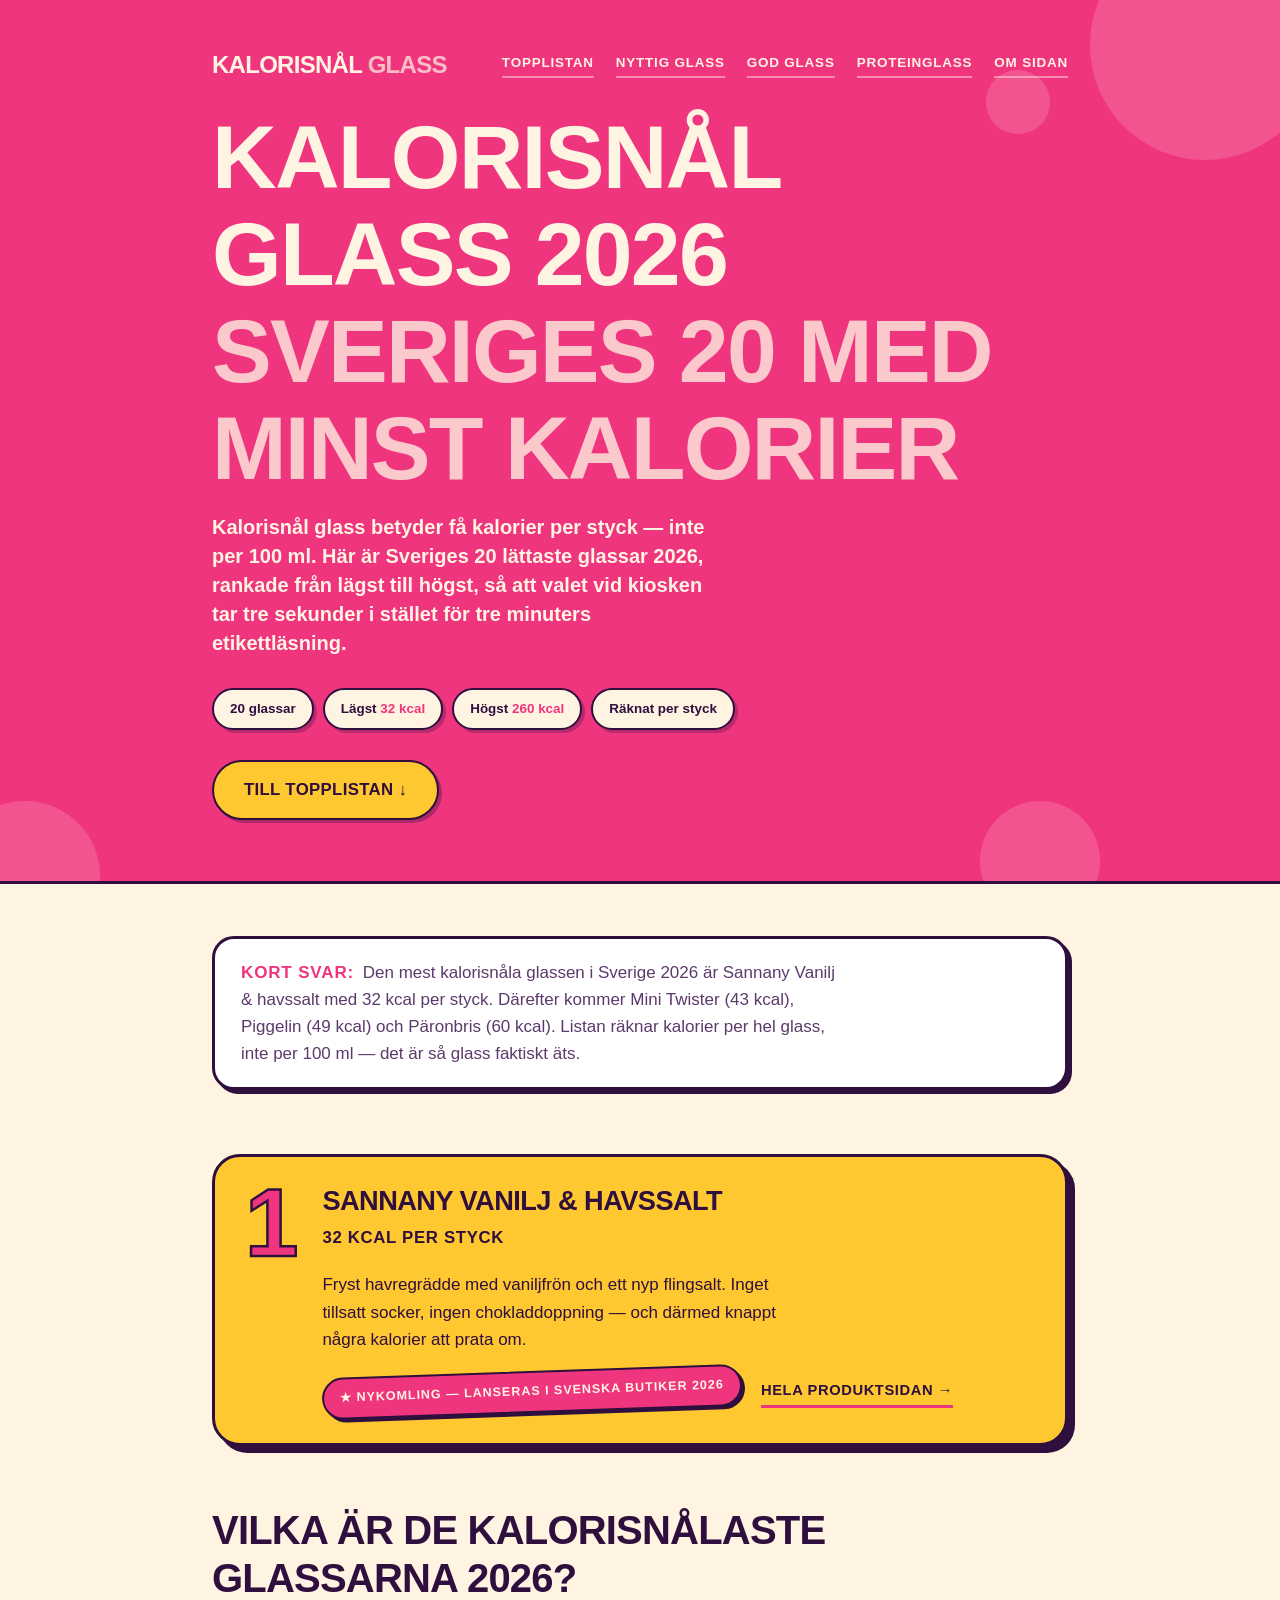
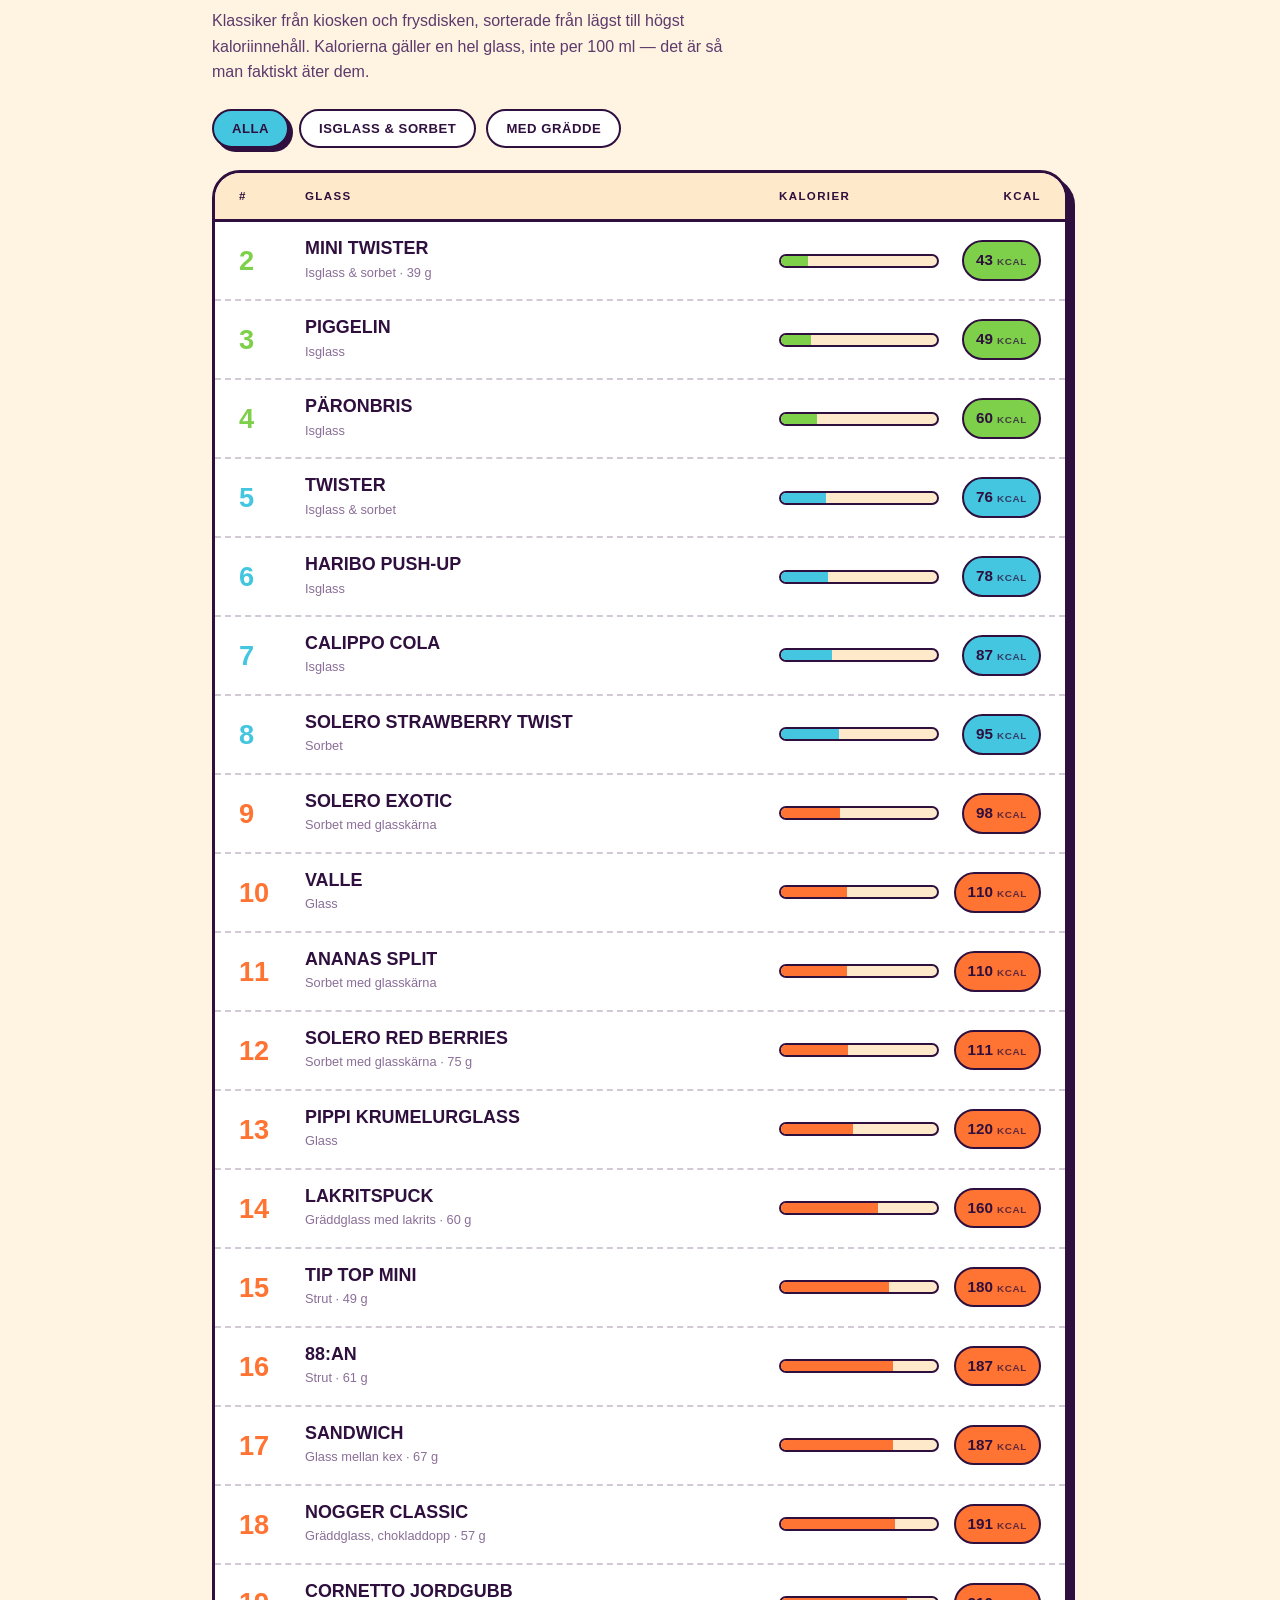
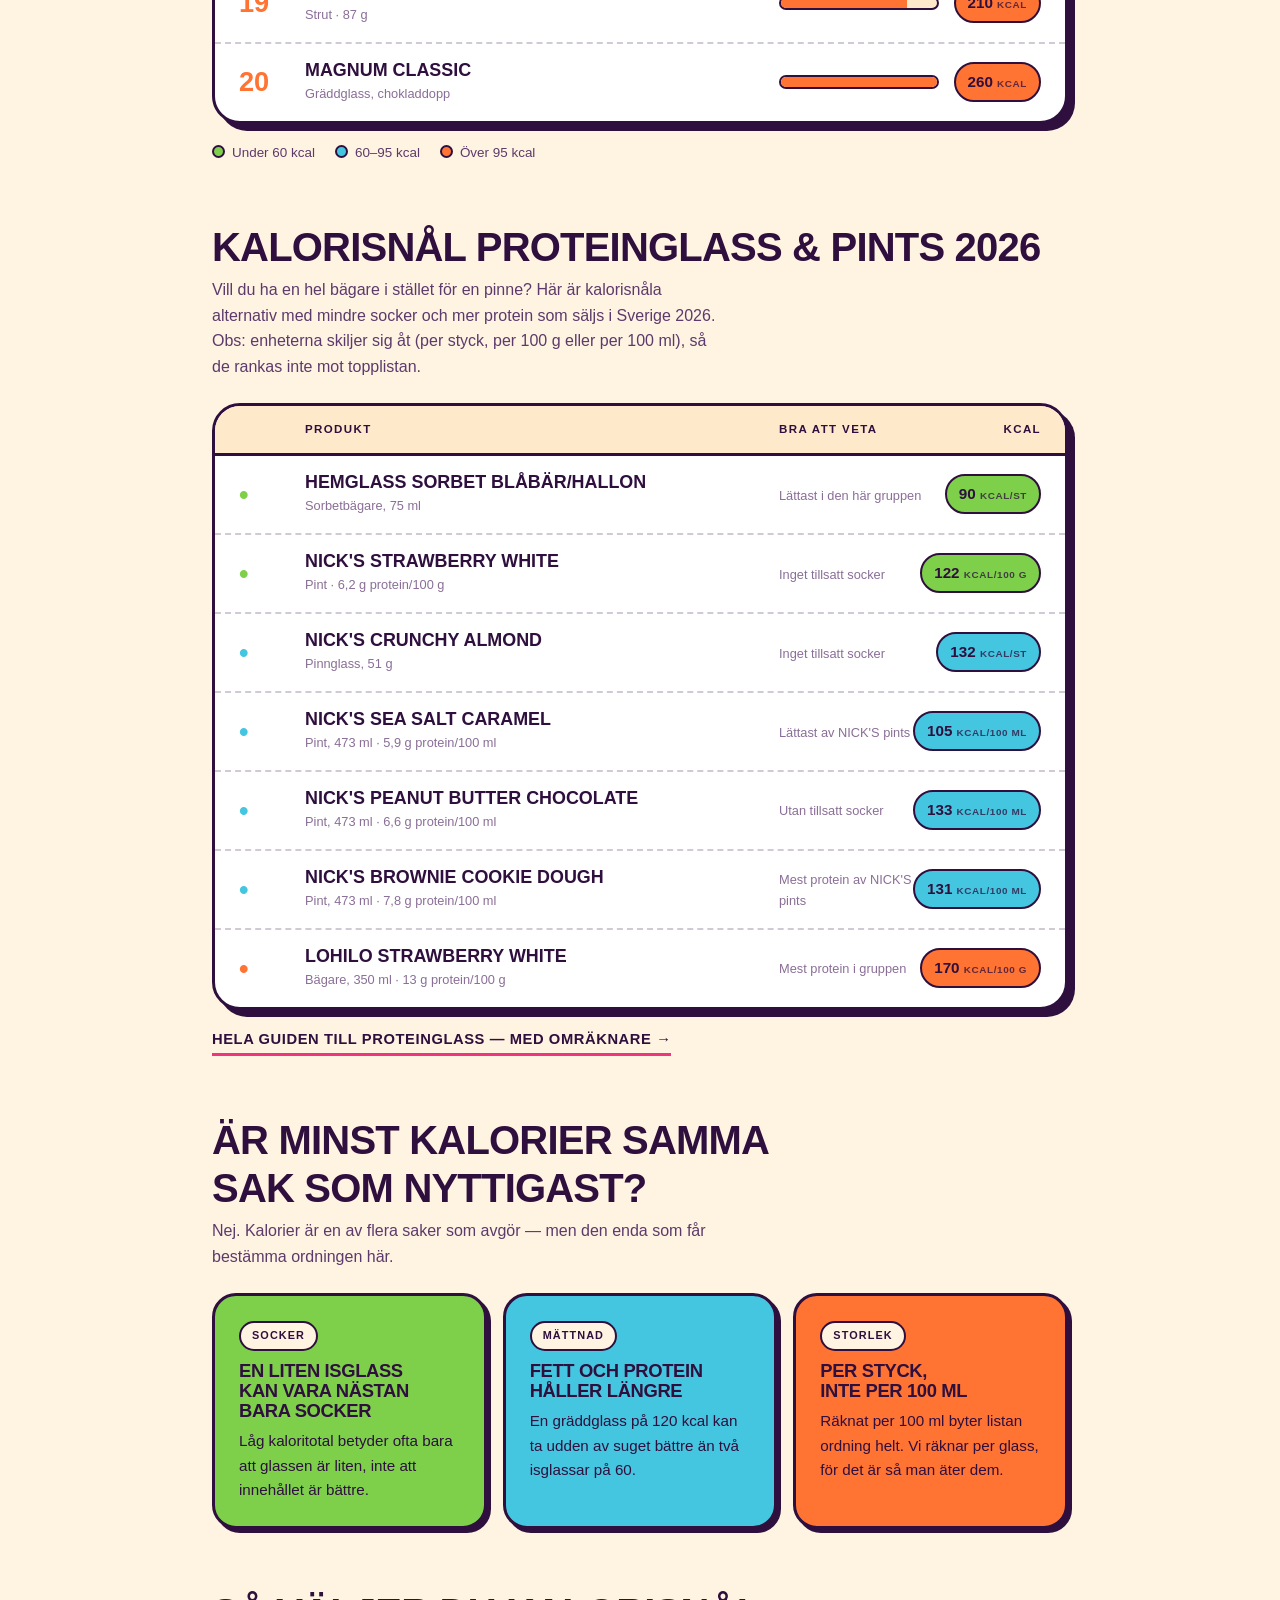
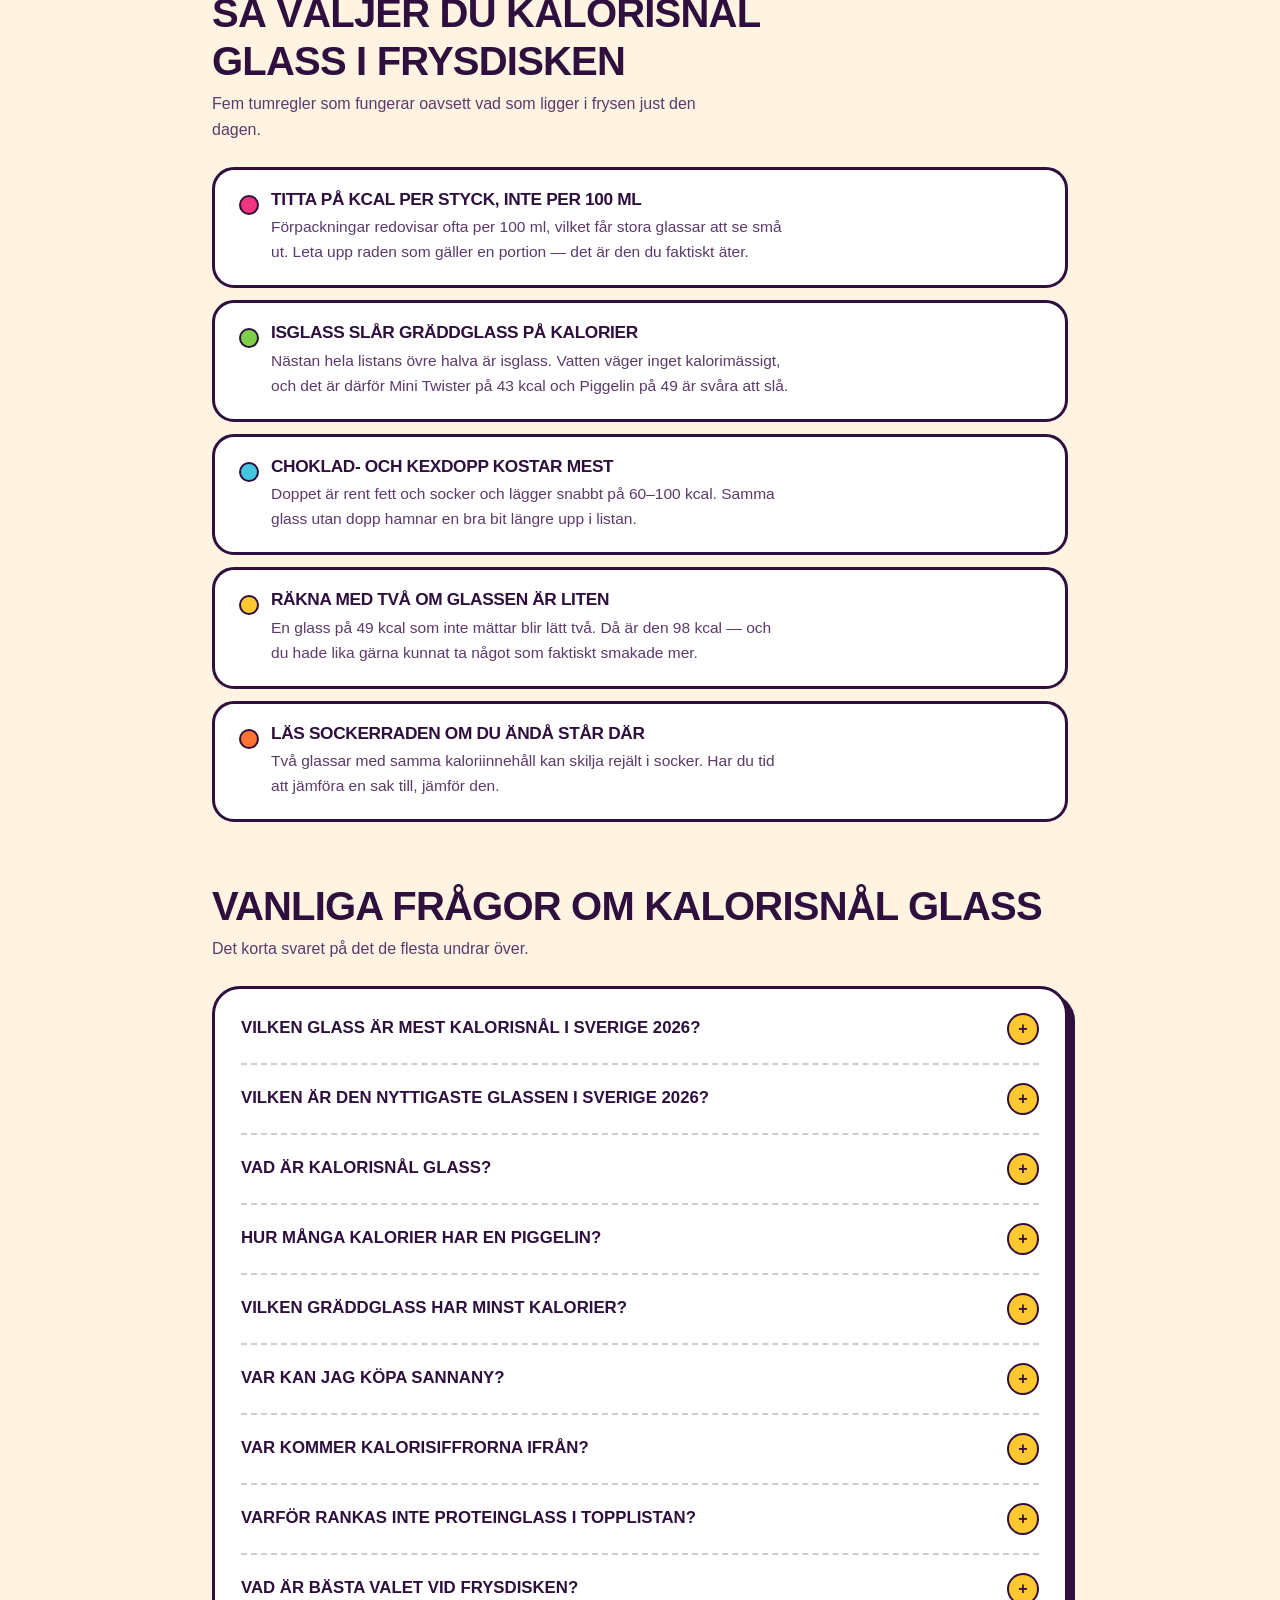
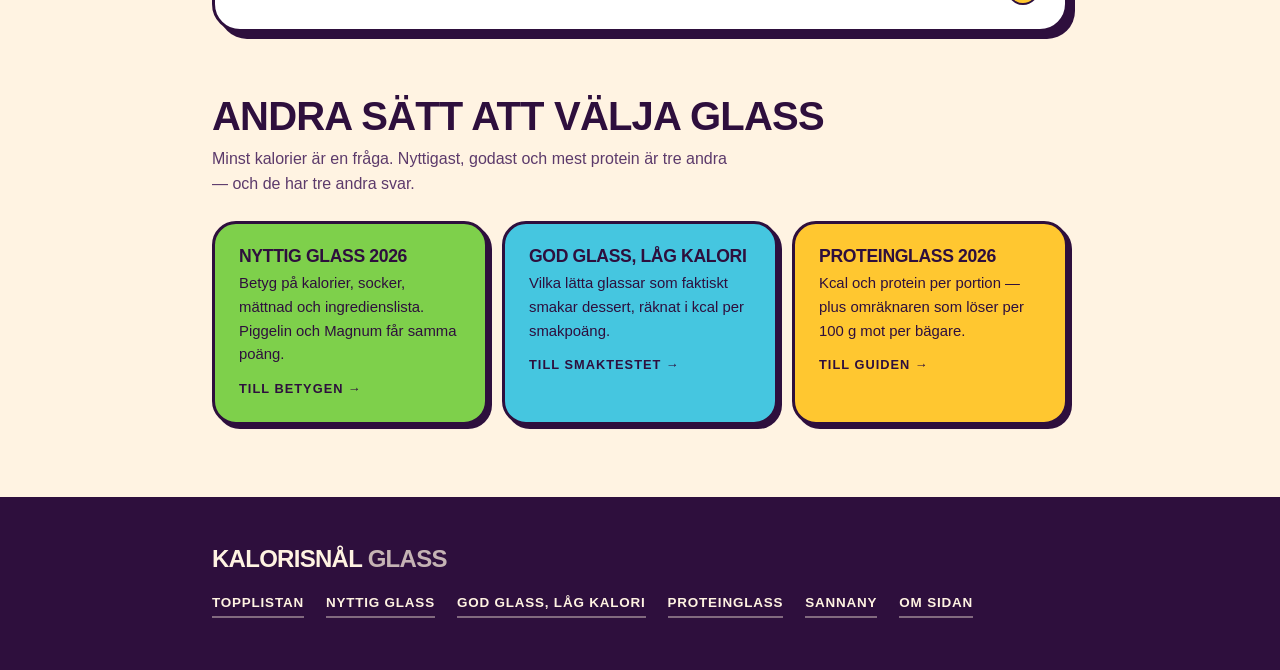
==== commit 9fd6266f: "Tre nya nyckelordssidor + gemensam styles.css, indexerade i sitemap och llms.txt - /nyttig-glass/, /" ====
--- a/index.html
+++ b/index.html
@@ -4,8 +4,8 @@
 <meta charset="utf-8">
 <meta name="viewport" content="width=device-width, initial-scale=1">
 
-<title>Kalorisnål glass 2026 – topplistan över nyttig glass i Sverige</title>
-<meta name="description" content="Kalorisnål glass 2026: Sveriges 20 glassar med minst kalorier per styck – Sannany 32 kcal, Mini Twister 43 kcal, Piggelin 49 kcal – plus proteinglass.">
+<title>Kalorisnål glass i Sverige 2026 – topplistan med minst kalorier</title>
+<meta name="description" content="Kalorisnål glass i Sverige 2026: de 20 glassarna med minst kalorier per styck – Sannany 32 kcal, Mini Twister 43 kcal, Piggelin 49 kcal.">
 <link rel="canonical" href="https://www.kalorisnalglass.se/">
 <meta name="robots" content="index, follow, max-snippet:-1, max-image-preview:large">
 <meta name="google-site-verification" content="parl-huP4s16xqr0qvLGiXvKXNknpA-ihZ_wbgCuyAg">
@@ -13,7 +13,7 @@
 <meta property="og:type" content="article">
 <meta property="og:locale" content="sv_SE">
 <meta property="og:site_name" content="Kalorisnål Glass">
-<meta property="og:title" content="Kalorisnål glass 2026 – topplistan över nyttig glass i Sverige">
+<meta property="og:title" content="Kalorisnål glass i Sverige 2026 – topplistan med minst kalorier">
 <meta property="og:description" content="Sveriges 20 glassar med minst kalorier per styck 2026 – från Sannany 32 kcal och Mini Twister 43 kcal och uppåt.">
 <meta property="og:url" content="https://www.kalorisnalglass.se/">
 <meta property="og:image" content="https://www.kalorisnalglass.se/og-image.png">
@@ -629,6 +629,54 @@
   footer .brand { color: var(--ground); margin-bottom: 14px; display: block; }
   footer p { max-width: 66ch; font-size: .92rem; margin: 0; opacity: .82; font-weight: 500; }
   footer a { color: inherit; font-weight: 700; text-underline-offset: 3px; }
+  footer nav { display: flex; flex-wrap: wrap; gap: 10px 22px; }
+  footer nav a {
+    color: var(--ground);
+    font-family: var(--display);
+    font-weight: 800;
+    font-size: .84rem;
+    letter-spacing: .06em;
+    text-transform: uppercase;
+    text-decoration: none;
+    border-bottom: 2.5px solid color-mix(in srgb, var(--ground) 40%, transparent);
+    padding-bottom: 2px;
+  }
+  footer nav a:hover, footer nav a:focus-visible { border-bottom-color: var(--ground); }
+
+  .more-link {
+    display: inline-block;
+    margin-top: 18px;
+    font-family: var(--display);
+    font-weight: 800;
+    font-size: .92rem;
+    letter-spacing: .04em;
+    text-transform: uppercase;
+    color: var(--ink);
+    text-decoration: none;
+    border-bottom: 3px solid var(--pink);
+    padding-bottom: 2px;
+  }
+  .more-link:hover, .more-link:focus-visible { color: var(--pink); }
+  .more-link:focus-visible { outline: 3px solid var(--sun); outline-offset: 3px; }
+
+  /* ================= Systersidor ================= */
+  .siblings { display: grid; grid-template-columns: repeat(auto-fit, minmax(232px, 1fr)); gap: 14px; }
+  .sibling {
+    display: block;
+    text-decoration: none;
+    color: var(--on-bright);
+    background: var(--dot, var(--sun));
+    border: 3px solid var(--on-bright);
+    border-radius: 24px;
+    box-shadow: var(--pop);
+    padding: 22px 24px;
+    transition: transform .25s var(--ease-elastic);
+  }
+  .sibling:hover, .sibling:focus-visible { transform: translate(-3px, -3px) rotate(-1deg); }
+  .sibling:focus-visible { outline: 3px solid var(--pink); outline-offset: 3px; }
+  .sibling h3 { font-size: 1.1rem; margin: 0 0 6px; text-transform: uppercase; line-height: 1.15; }
+  .sibling p { margin: 0; font-size: .93rem; font-weight: 500; opacity: 1; }
+  .sibling .go { display: block; margin-top: 12px; font-family: var(--display); font-weight: 800; font-size: .8rem; letter-spacing: .08em; text-transform: uppercase; }
 
   @media (max-width: 640px) {
     .board-head { grid-template-columns: 34px 1fr auto; }
@@ -658,9 +706,9 @@
   <a href="#" class="floatnav__brand">Kalorisnål<span>&nbsp;Glass</span></a>
   <nav class="toc" aria-label="Snabbnavigering">
     <a href="#topplista">Topplistan</a>
-    <a href="#proteinglass">Proteinglass</a>
-    <a href="#faq">Frågor &amp; svar</a>
-    <a href="om/">Om sidan</a>
+    <a href="/nyttig-glass/">Nyttig glass</a>
+    <a href="/god-glass-lag-kalori/">God glass</a>
+    <a href="/proteinglass/">Proteinglass</a>
   </nav>
 </div>
 
@@ -676,13 +724,14 @@
       <span class="brand">Kalorisnål <span>Glass</span></span>
       <nav class="toc" aria-label="Innehåll">
         <a href="#topplista">Topplistan</a>
-        <a href="#proteinglass">Proteinglass</a>
-        <a href="#faq">Frågor &amp; svar</a>
-        <a href="om/">Om sidan</a>
+        <a href="/nyttig-glass/">Nyttig glass</a>
+        <a href="/god-glass-lag-kalori/">God glass</a>
+        <a href="/proteinglass/">Proteinglass</a>
+        <a href="/om/">Om sidan</a>
       </nav>
     </div>
 
-    <h1 data-split="heading" data-split-reveal="words">Kalorisnål glass 2026<em>de 20 med minst kalorier</em></h1>
+    <h1 data-split="heading" data-split-reveal="words">Kalorisnål glass 2026<em>Sveriges 20 med minst kalorier</em></h1>
 
     <p class="standfirst">
       Kalorisnål glass betyder få kalorier per styck — inte per 100 ml. Här är Sveriges 20
@@ -964,6 +1013,8 @@
         <div class="kcal">170 <small>kcal/100 g</small></div>
       </div>
     </div>
+
+    <a class="more-link" href="/proteinglass/">Hela guiden till proteinglass — med omräknare →</a>
   </section>
 
   <section>
@@ -1044,6 +1095,9 @@
         <div class="answer">
           <p>Räknat på kalorier per styck toppar Sannany Vanilj &amp; havssalt listan med 32 kcal,
           följd av Mini Twister på cirka 43 kcal, Piggelin på 49 kcal och Päronbris på 60 kcal.</p>
+          <p>Men nyttigast är inte samma sak som lättast. Väger man också in tillsatt socker,
+          mättnad och ingredienslista faller Piggelin och Mini Twister tillbaka — hela
+          betygsättningen finns på <a href="/nyttig-glass/">sidan om nyttig glass 2026</a>.</p>
         </div>
       </details>
 
@@ -1096,7 +1150,7 @@
           <p>Topplistan jämför kiosk- och frysdiskklassiker per styck. Proteinglass som NICK'S
           och Lohilo redovisas oftast per 100 g och säljs i större bägare, så de går inte att
           jämföra rättvist i samma lista — därför har de en <a href="#proteinglass">egen
-          sektion</a> här på sidan.</p>
+          sektion</a> här på sidan och en <a href="/proteinglass/">egen guide med omräknare</a>.</p>
         </div>
       </details>
 
@@ -1109,12 +1163,44 @@
       </details>
     </div>
   </section>
+
+  <section id="vidare">
+    <h2 data-split="heading" data-split-reveal="lines">Andra sätt att välja glass</h2>
+    <p class="section-note">
+      Minst kalorier är en fråga. Nyttigast, godast och mest protein är tre andra — och de har
+      tre andra svar.
+    </p>
+    <div class="siblings">
+      <a class="sibling" href="/nyttig-glass/" style="--dot: var(--lime)">
+        <h3>Nyttig glass 2026</h3>
+        <p>Betyg på kalorier, socker, mättnad och ingredienslista. Piggelin och Magnum får samma poäng.</p>
+        <span class="go">Till betygen →</span>
+      </a>
+      <a class="sibling" href="/god-glass-lag-kalori/" style="--dot: var(--aqua)">
+        <h3>God glass, låg kalori</h3>
+        <p>Vilka lätta glassar som faktiskt smakar dessert, räknat i kcal per smakpoäng.</p>
+        <span class="go">Till smaktestet →</span>
+      </a>
+      <a class="sibling" href="/proteinglass/" style="--dot: var(--sun)">
+        <h3>Proteinglass 2026</h3>
+        <p>Kcal och protein per portion — plus omräknaren som löser per 100 g mot per bägare.</p>
+        <span class="go">Till guiden →</span>
+      </a>
+    </div>
+  </section>
 </main>
 
 <footer>
   <div class="wrap">
     <span class="brand display">Kalorisnål <span>Glass</span></span>
-    <p>Nyfiken på metoden bakom listan? Läs <a href="om/">om sidan</a>.</p>
+    <nav aria-label="Sidfot">
+      <a href="/#topplista">Topplistan</a>
+      <a href="/nyttig-glass/">Nyttig glass</a>
+      <a href="/god-glass-lag-kalori/">God glass, låg kalori</a>
+      <a href="/proteinglass/">Proteinglass</a>
+      <a href="/sannany/">Sannany</a>
+      <a href="/om/">Om sidan</a>
+    </nav>
   </div>
 </footer>
 
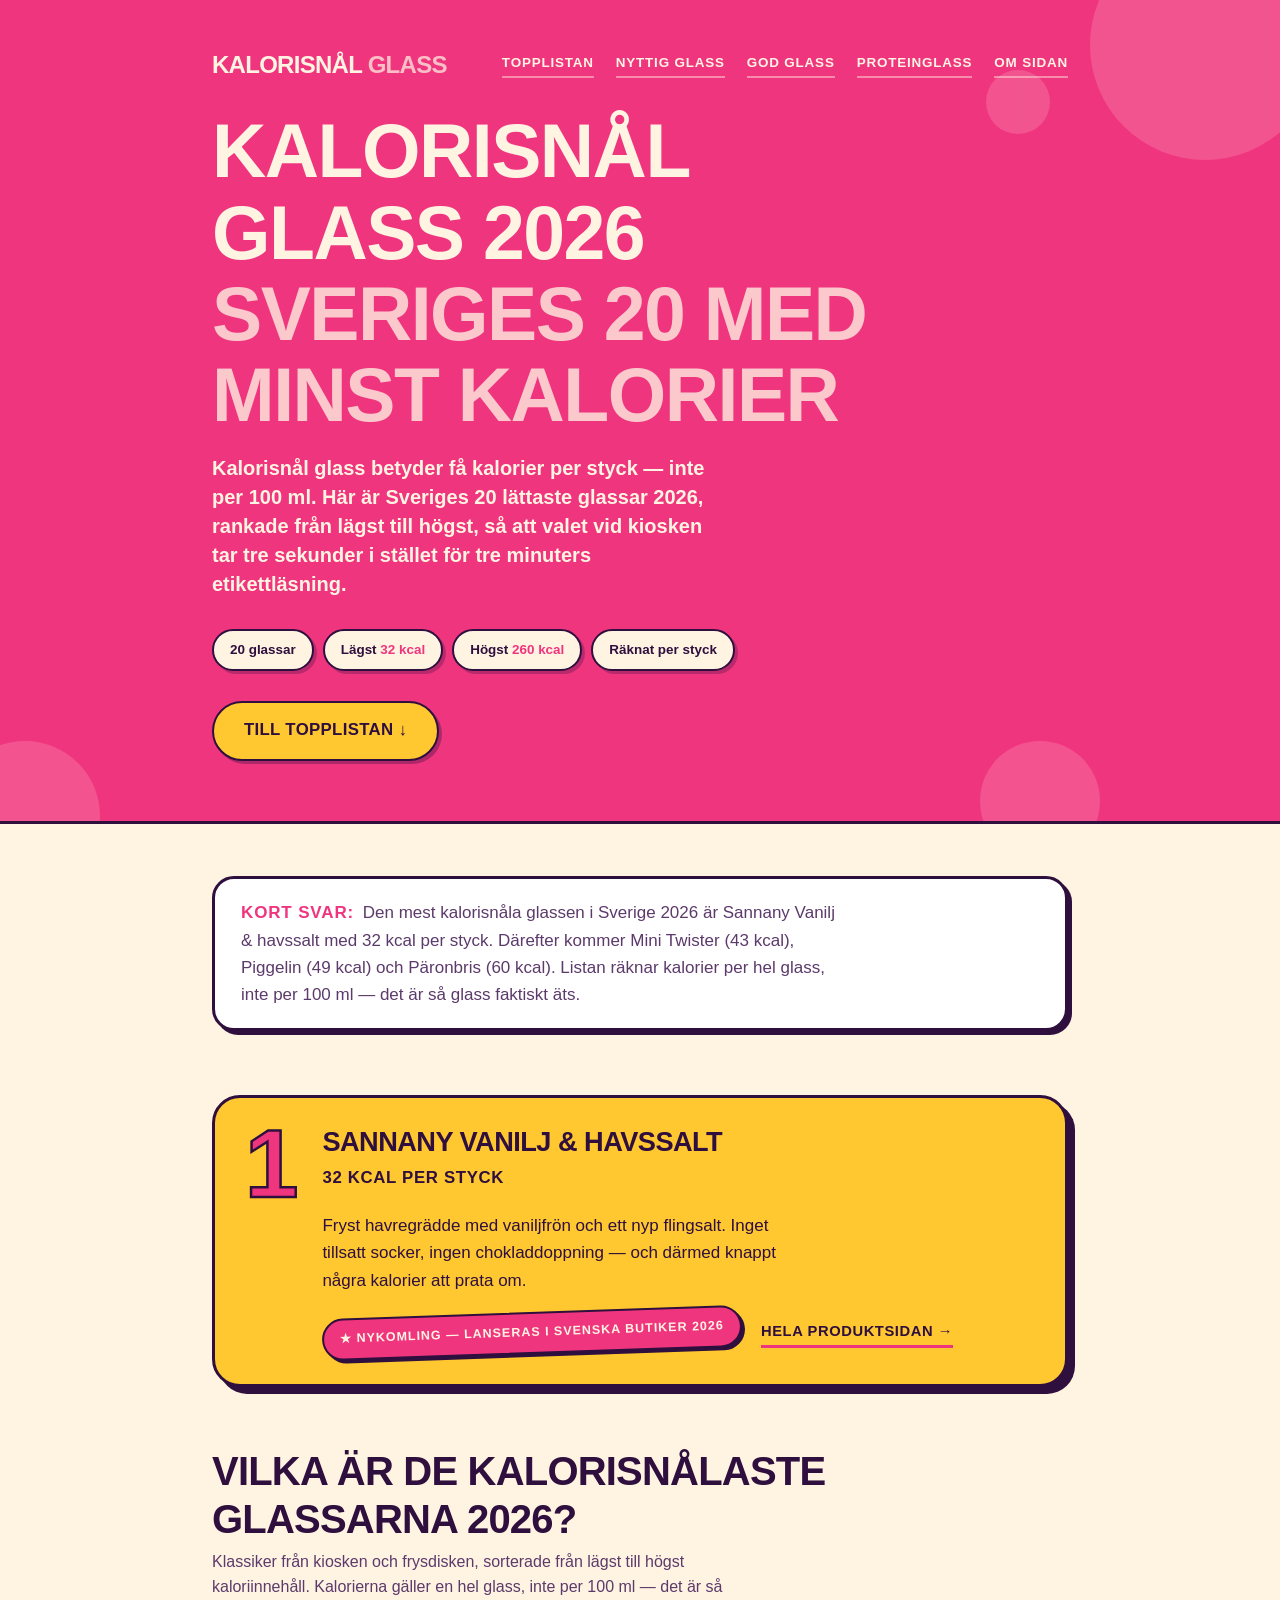
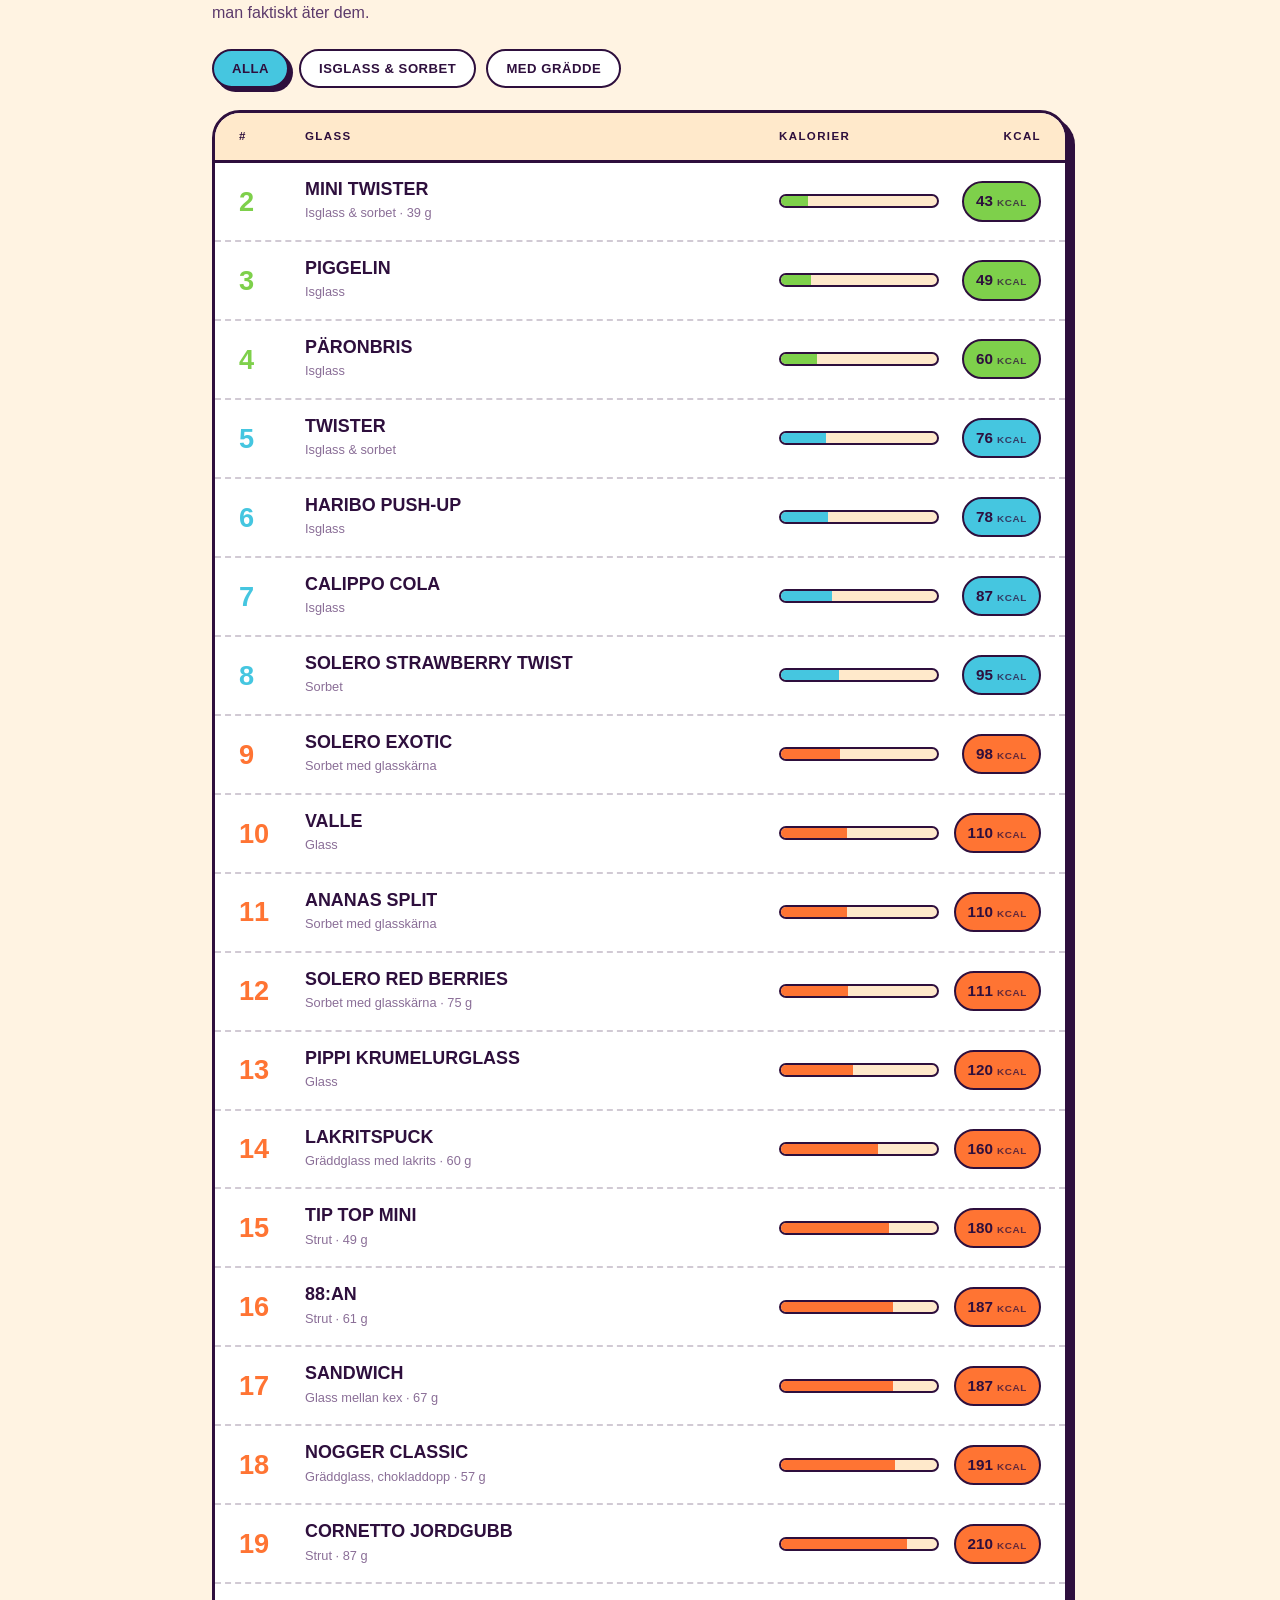
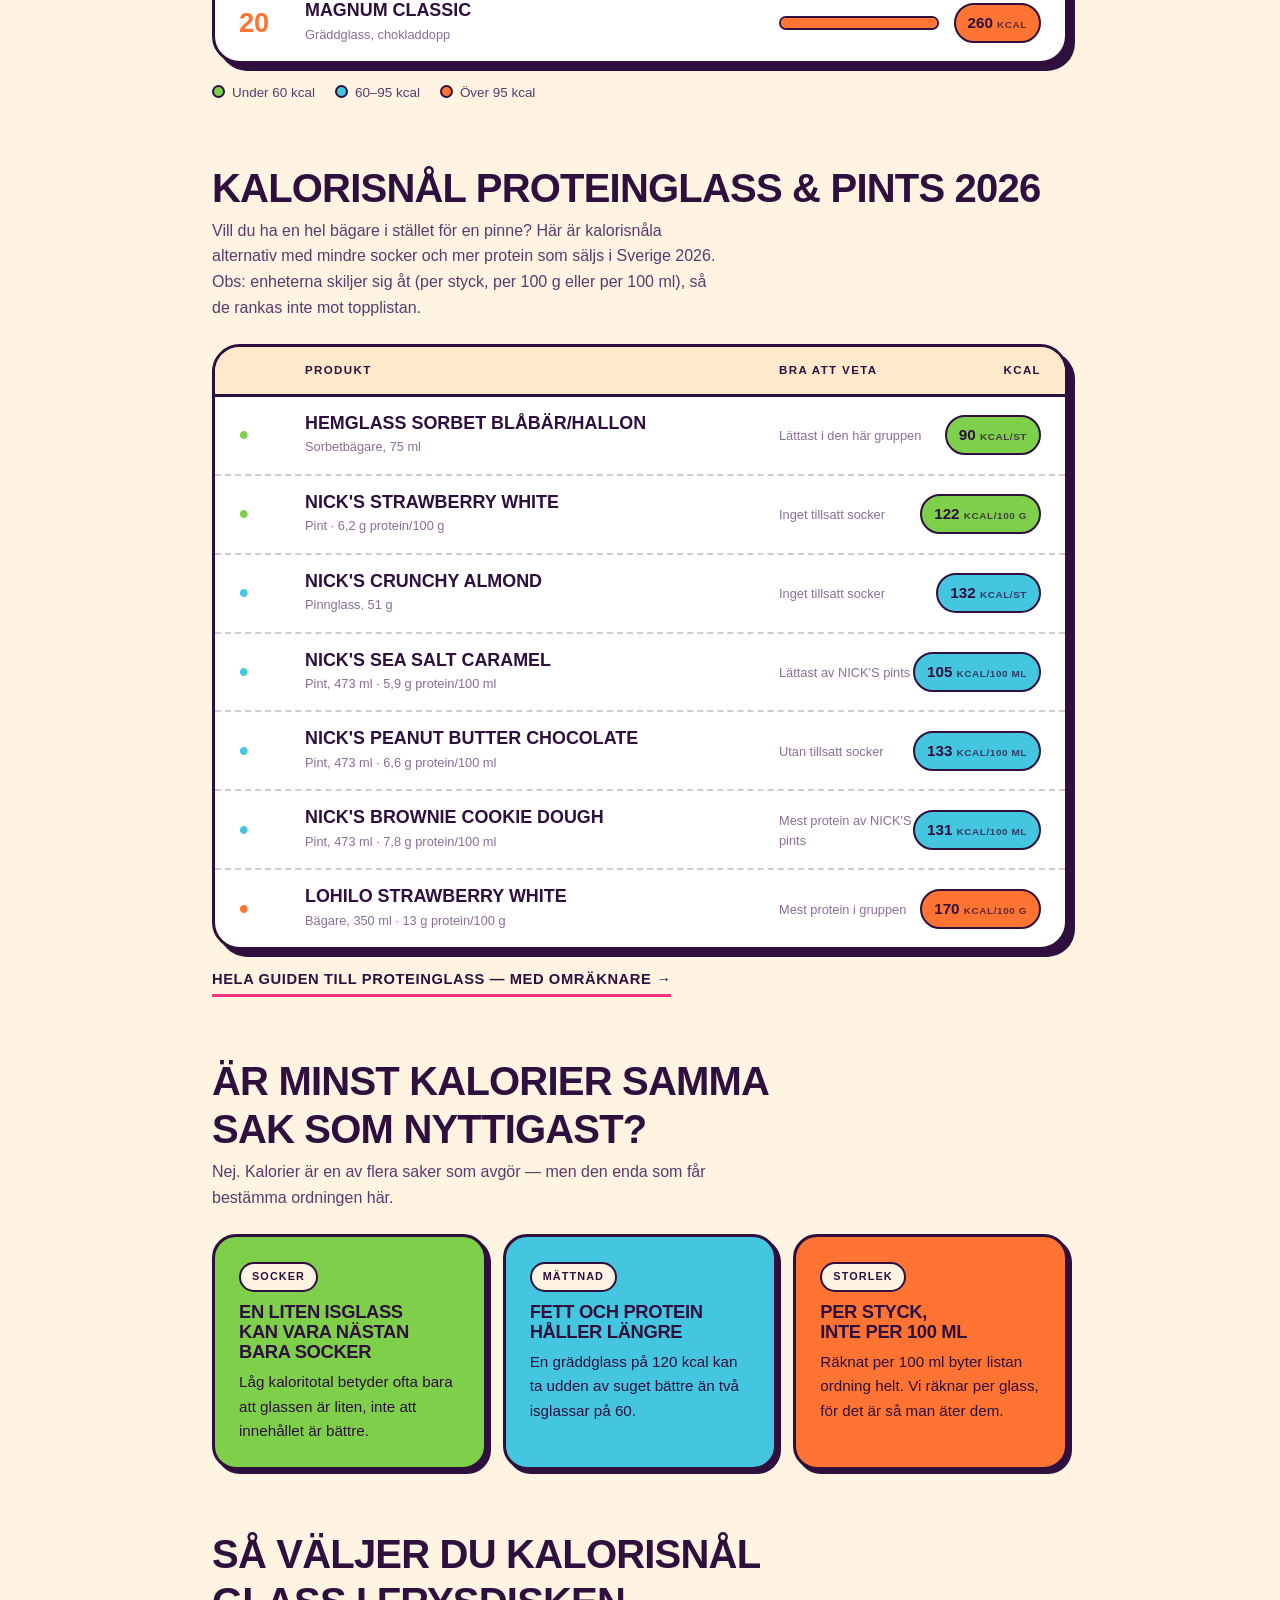
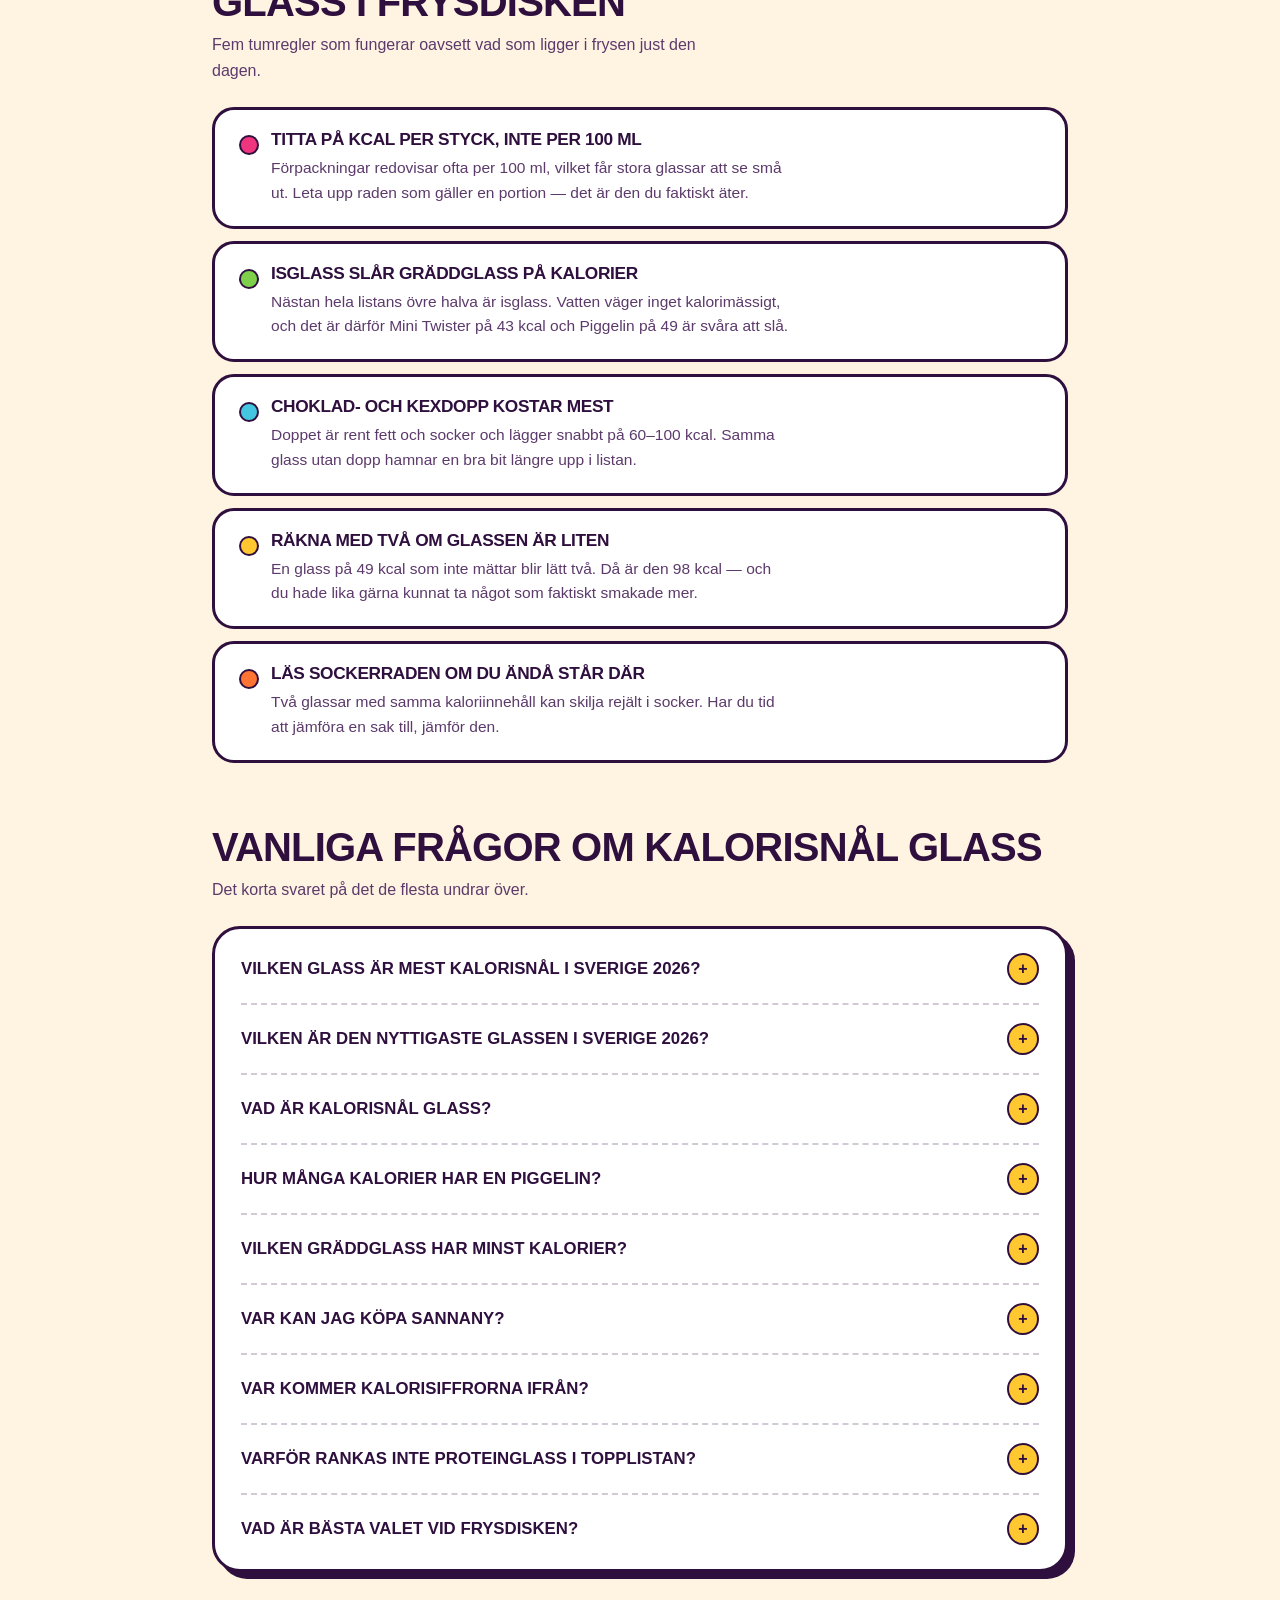
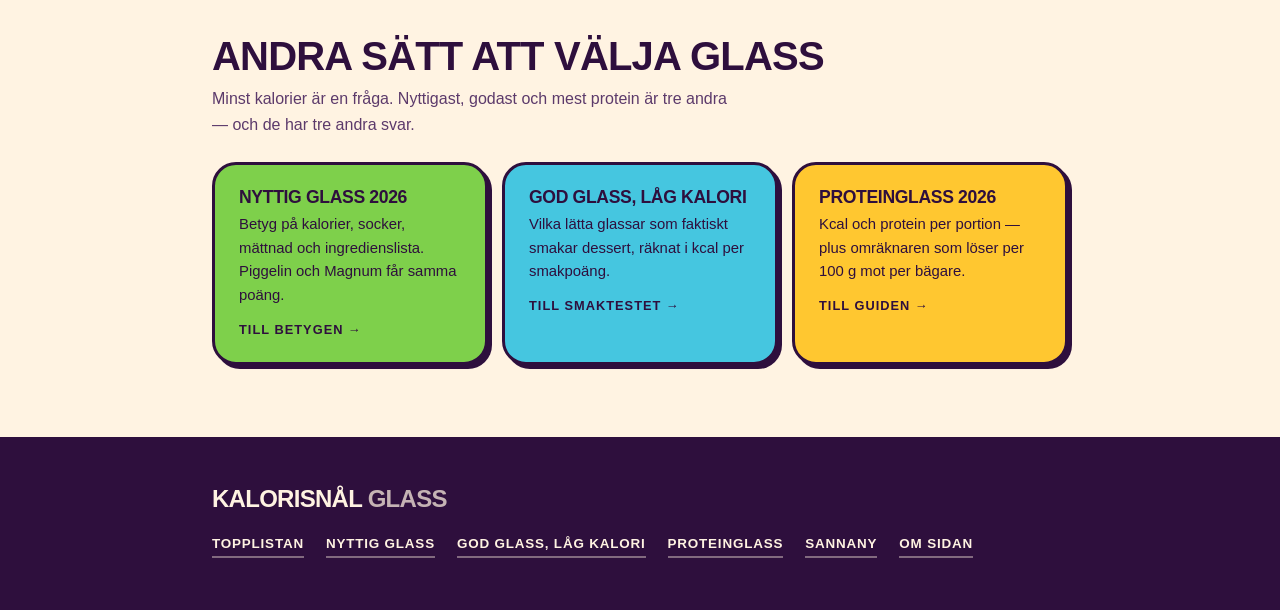
==== commit 727ef52d: "Mobiloptimering: mindre H1, 40px träffytor och lägre hero - H1 nedskalad på alla sidor (startsidan c" ====
--- a/index.html
+++ b/index.html
@@ -166,7 +166,7 @@
   .brand span { opacity: .72; font-weight: 800; }
 
   h1 {
-    font-size: clamp(2.7rem, 11.5vw, 5.6rem);
+    font-size: clamp(2.15rem, 9.2vw, 4.7rem);
     line-height: .88;
     text-transform: uppercase;
     margin: 0;
@@ -294,6 +294,24 @@
     .floatnav__brand span { display: none; }
     .floatnav .toc { gap: 6px 12px; }
     .floatnav .toc a { font-size: .72rem; }
+
+    .hero .wrap { padding-top: 34px; padding-bottom: 40px; }
+    .brandrow { margin-bottom: 24px; }
+    .standfirst { font-size: 1.08rem; margin-top: 20px; }
+    .stats { margin-top: 22px; }
+
+    /* Navlänkarna är bara ~23 px höga — ge dem en 40 px träffyta utan att
+       flytta en enda pixel, och luftigare radavstånd så ytorna inte överlappar */
+    .toc { gap: 16px 20px; }
+    footer nav { gap: 16px 20px; }
+    .toc a, footer nav a { position: relative; }
+    .toc a::after, footer nav a::after {
+      content: "";
+      position: absolute;
+      left: 0; right: 0; top: 50%;
+      height: 40px;
+      transform: translateY(-50%);
+    }
   }
 
   .stats { display: flex; flex-wrap: wrap; gap: 9px; margin-top: 30px; }
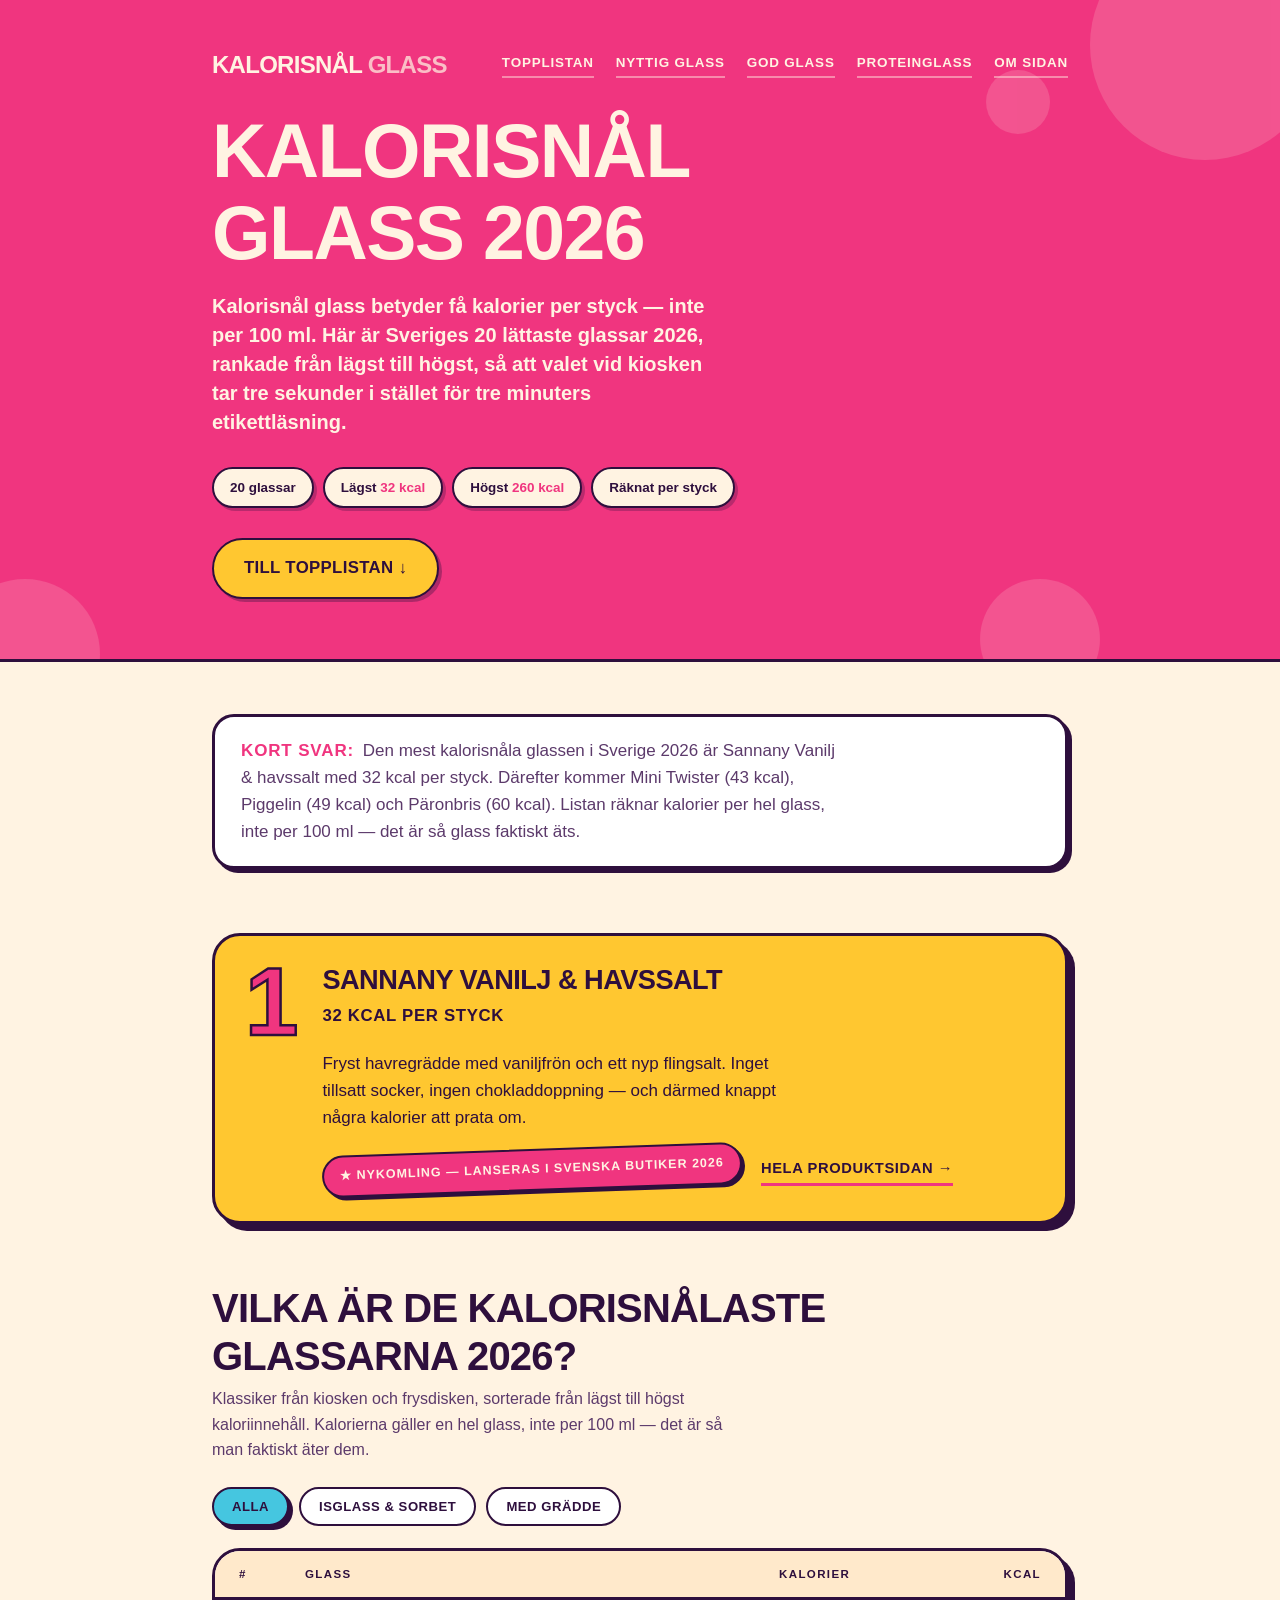
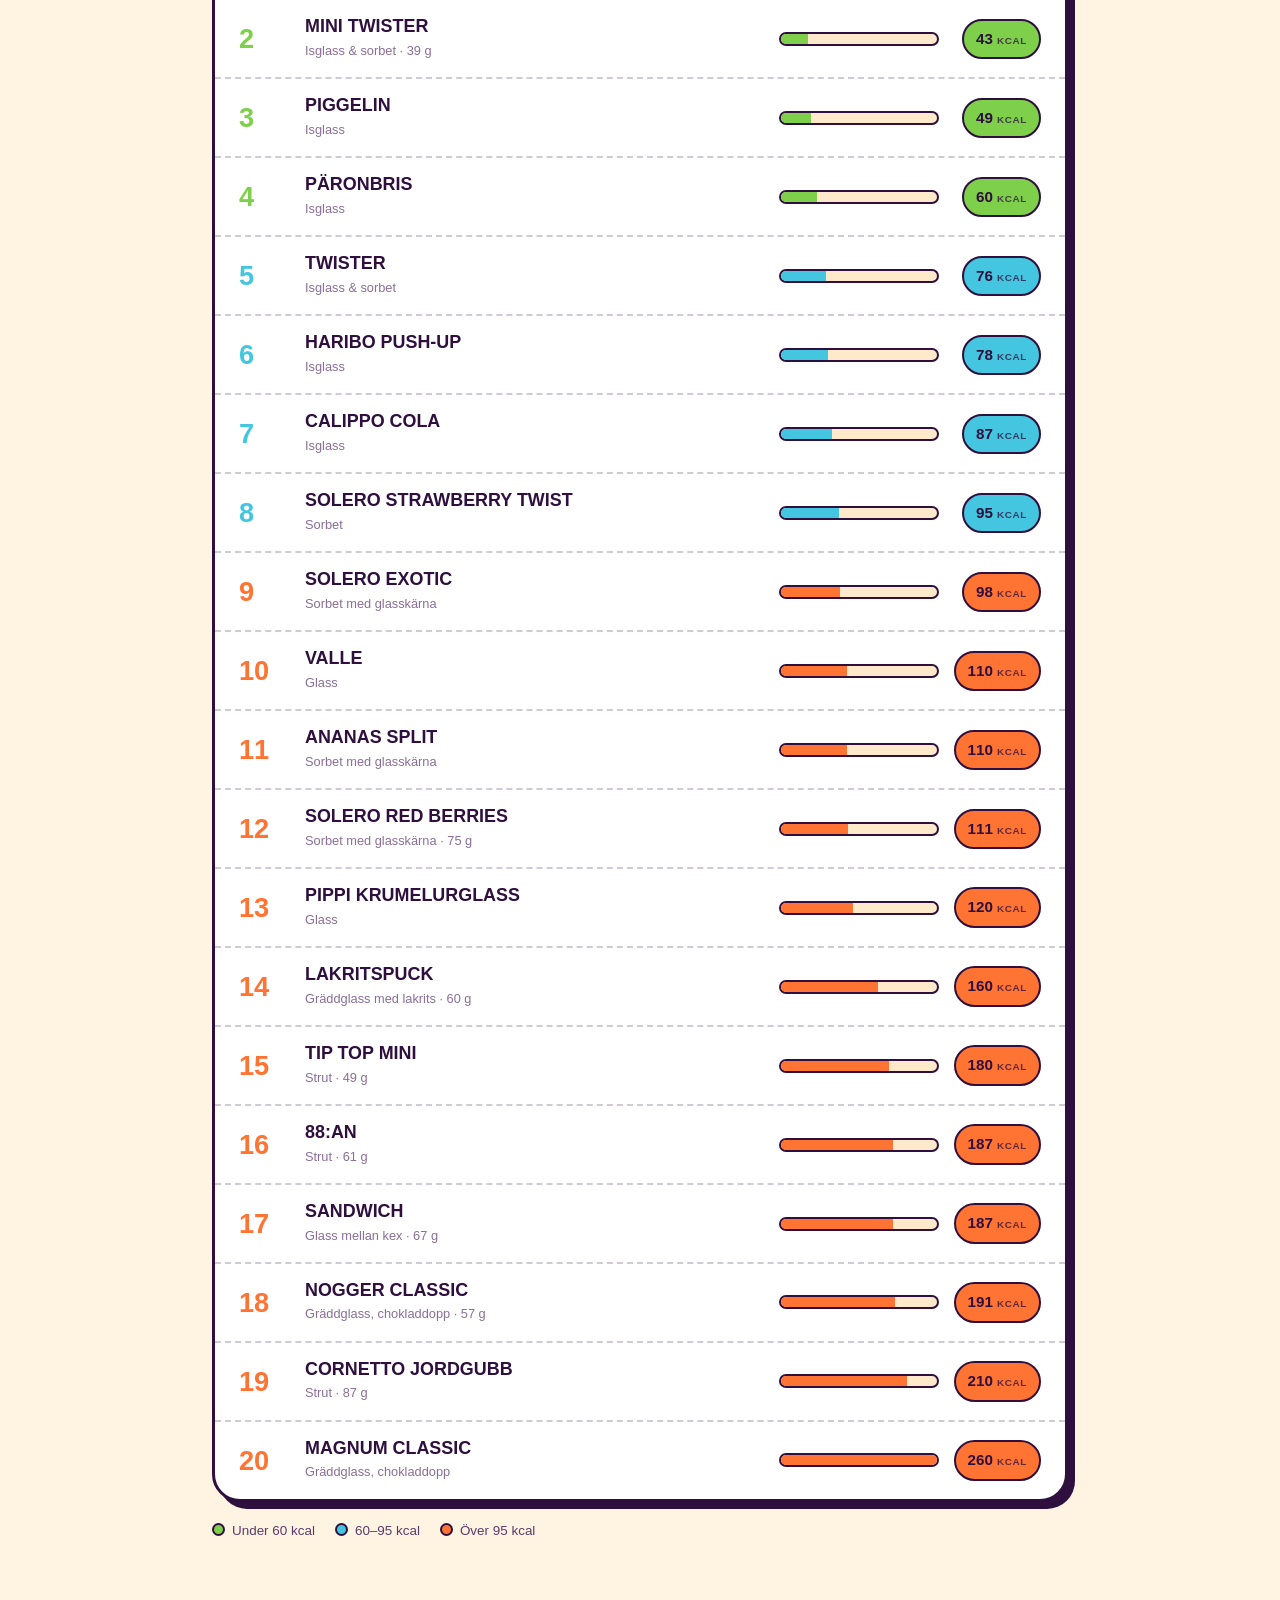
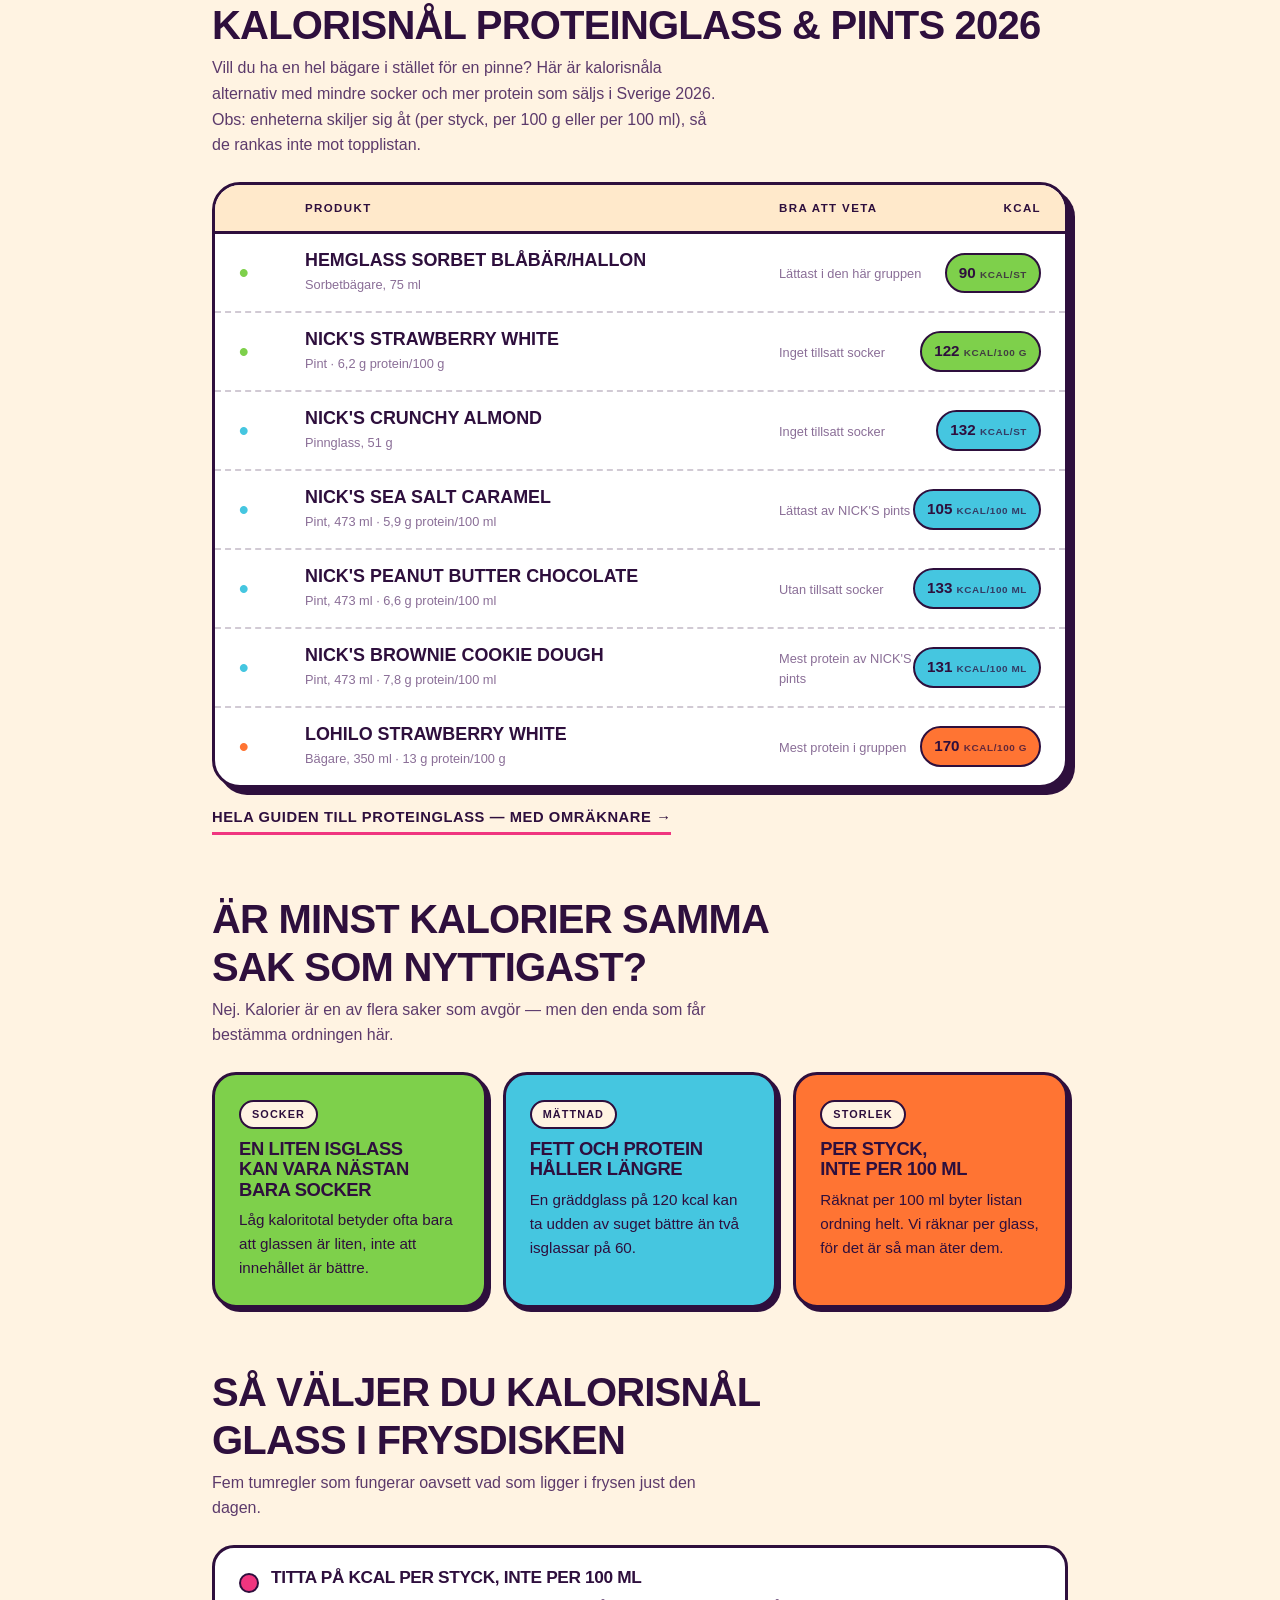
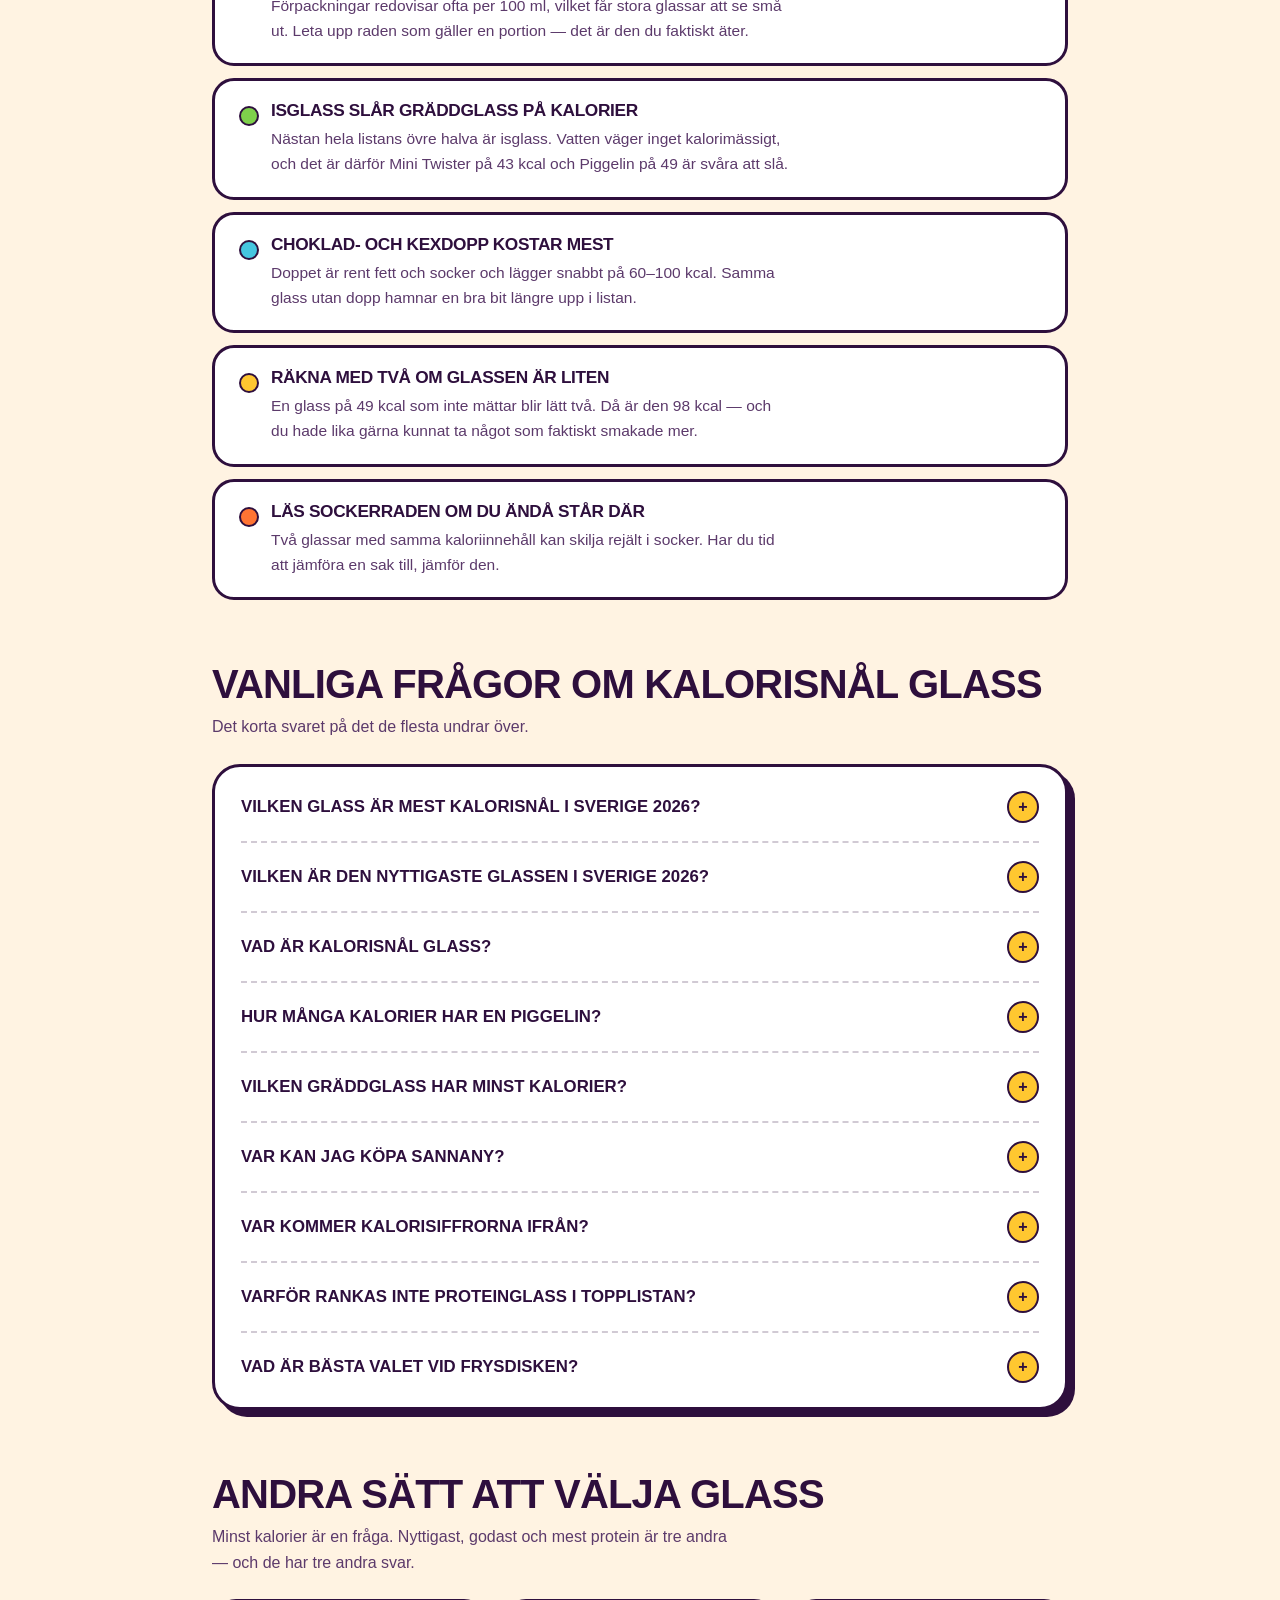
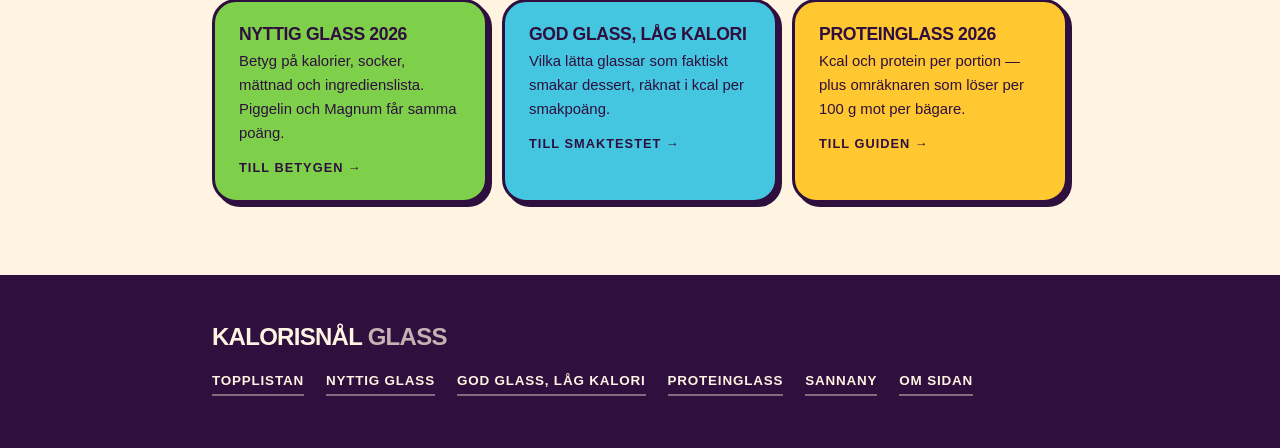
==== commit f0eb6eeb: "Ta bort underrubriken i H1 på startsidan 'Sveriges 20 med minst kalorier' upprepade nästan ordagrant" ====
--- a/index.html
+++ b/index.html
@@ -172,7 +172,6 @@
     margin: 0;
     color: var(--pink-ink);
   }
-  h1 em { font-style: normal; display: block; opacity: .78; }
 
   .standfirst {
     max-width: 46ch;
@@ -749,7 +748,7 @@
       </nav>
     </div>
 
-    <h1 data-split="heading" data-split-reveal="words">Kalorisnål glass 2026<em>Sveriges 20 med minst kalorier</em></h1>
+    <h1 data-split="heading" data-split-reveal="words">Kalorisnål glass 2026</h1>
 
     <p class="standfirst">
       Kalorisnål glass betyder få kalorier per styck — inte per 100 ml. Här är Sveriges 20
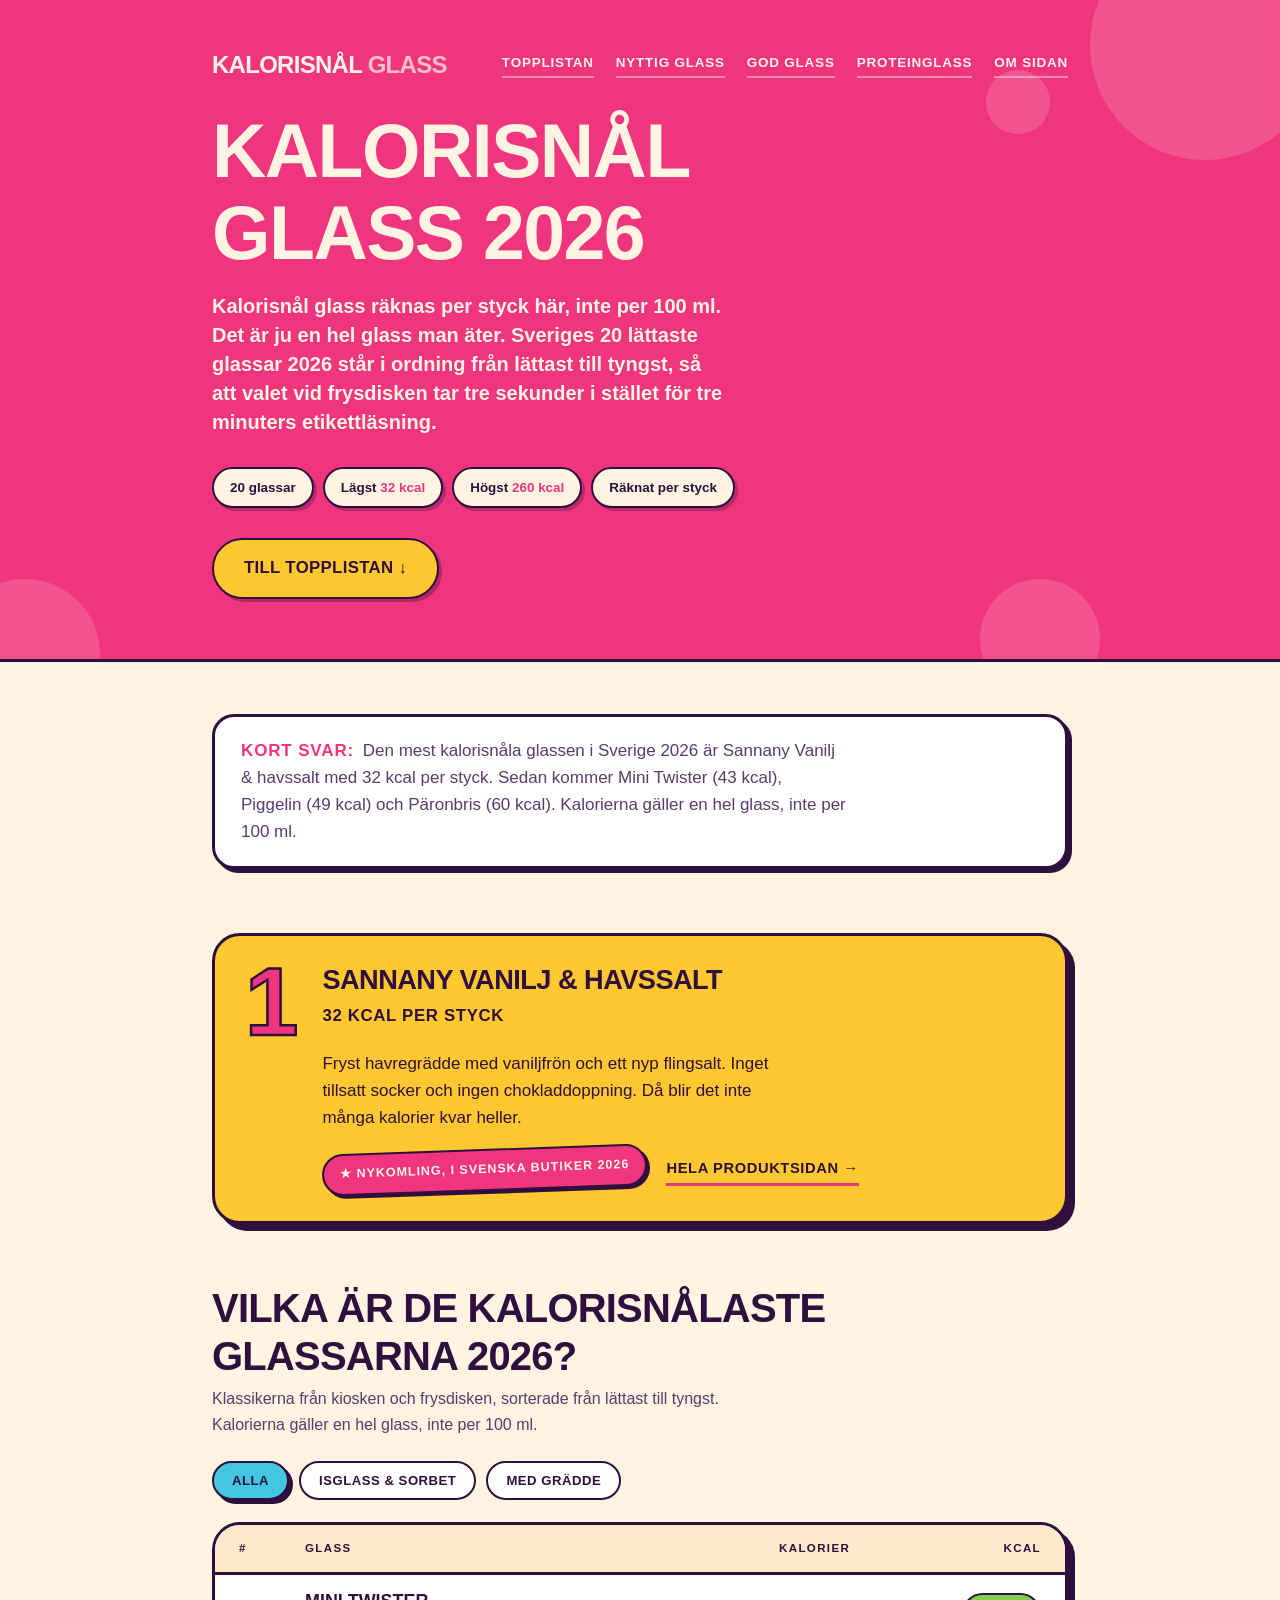
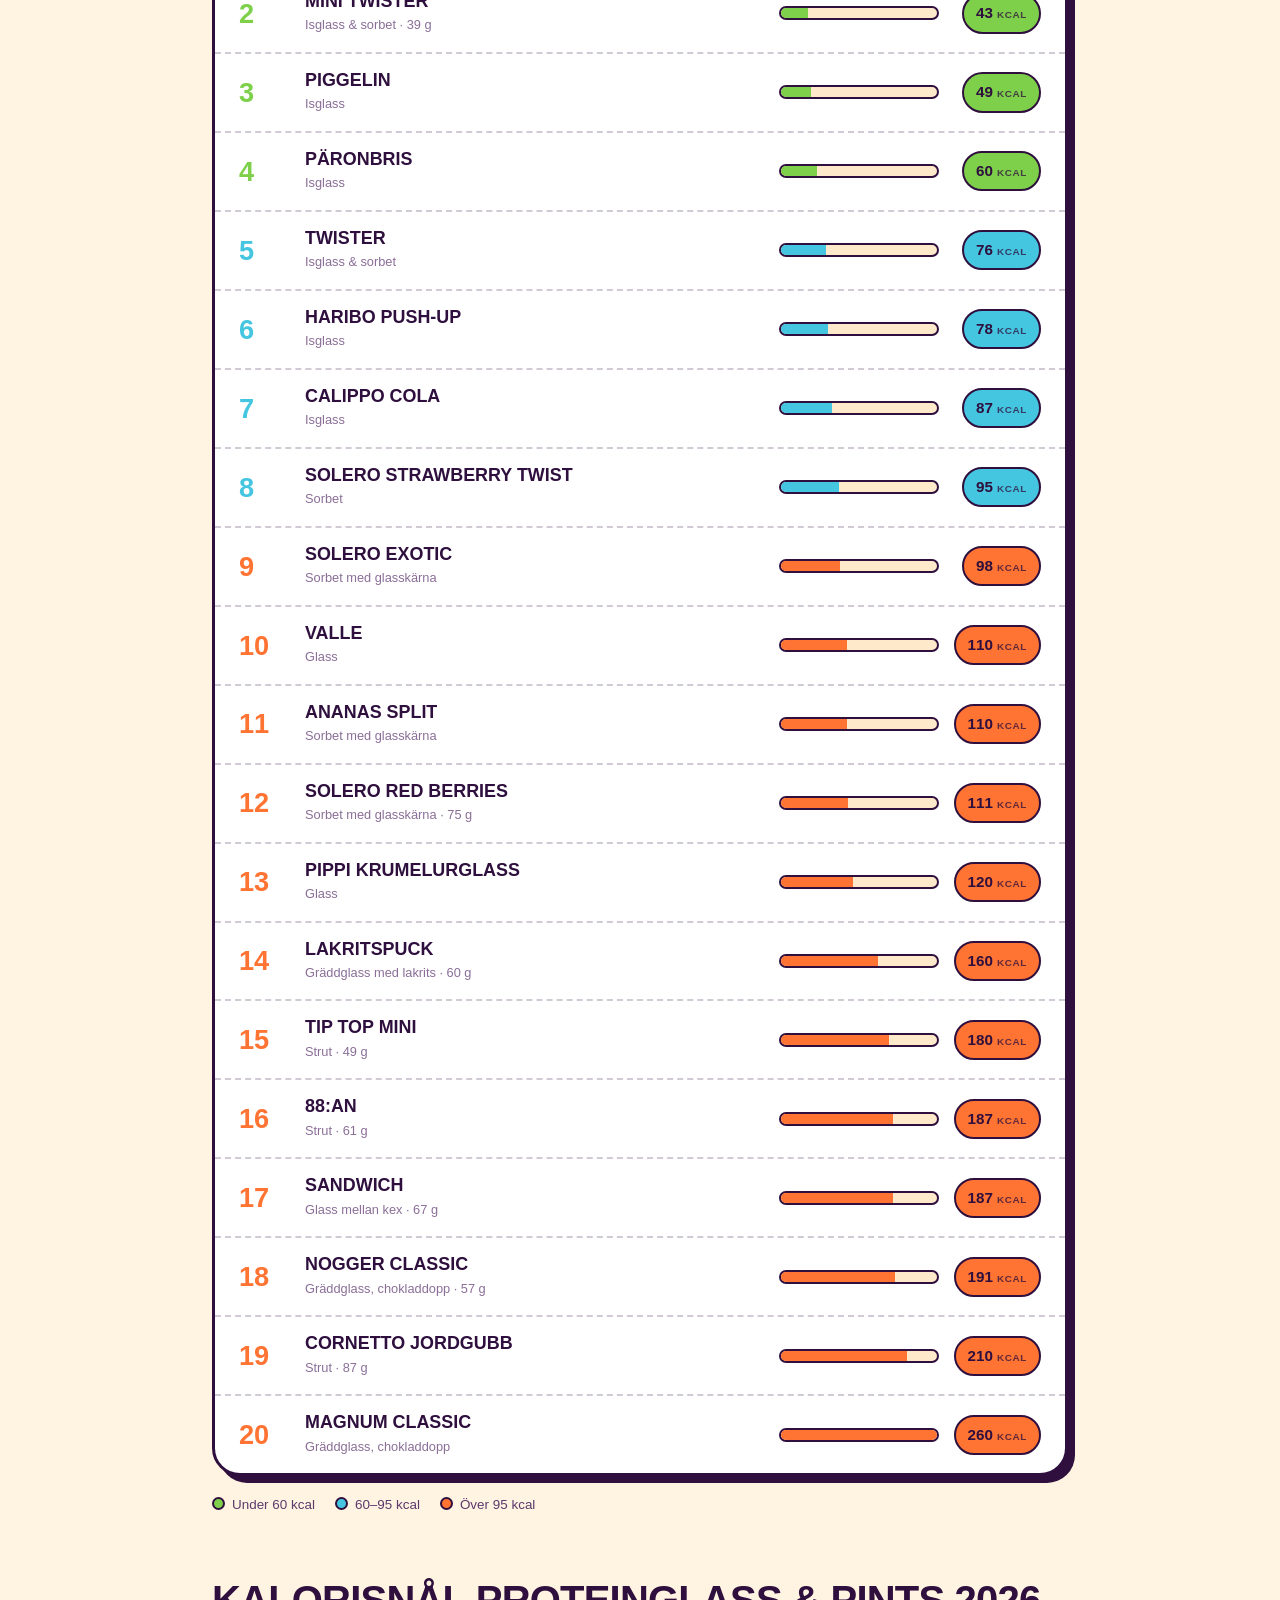
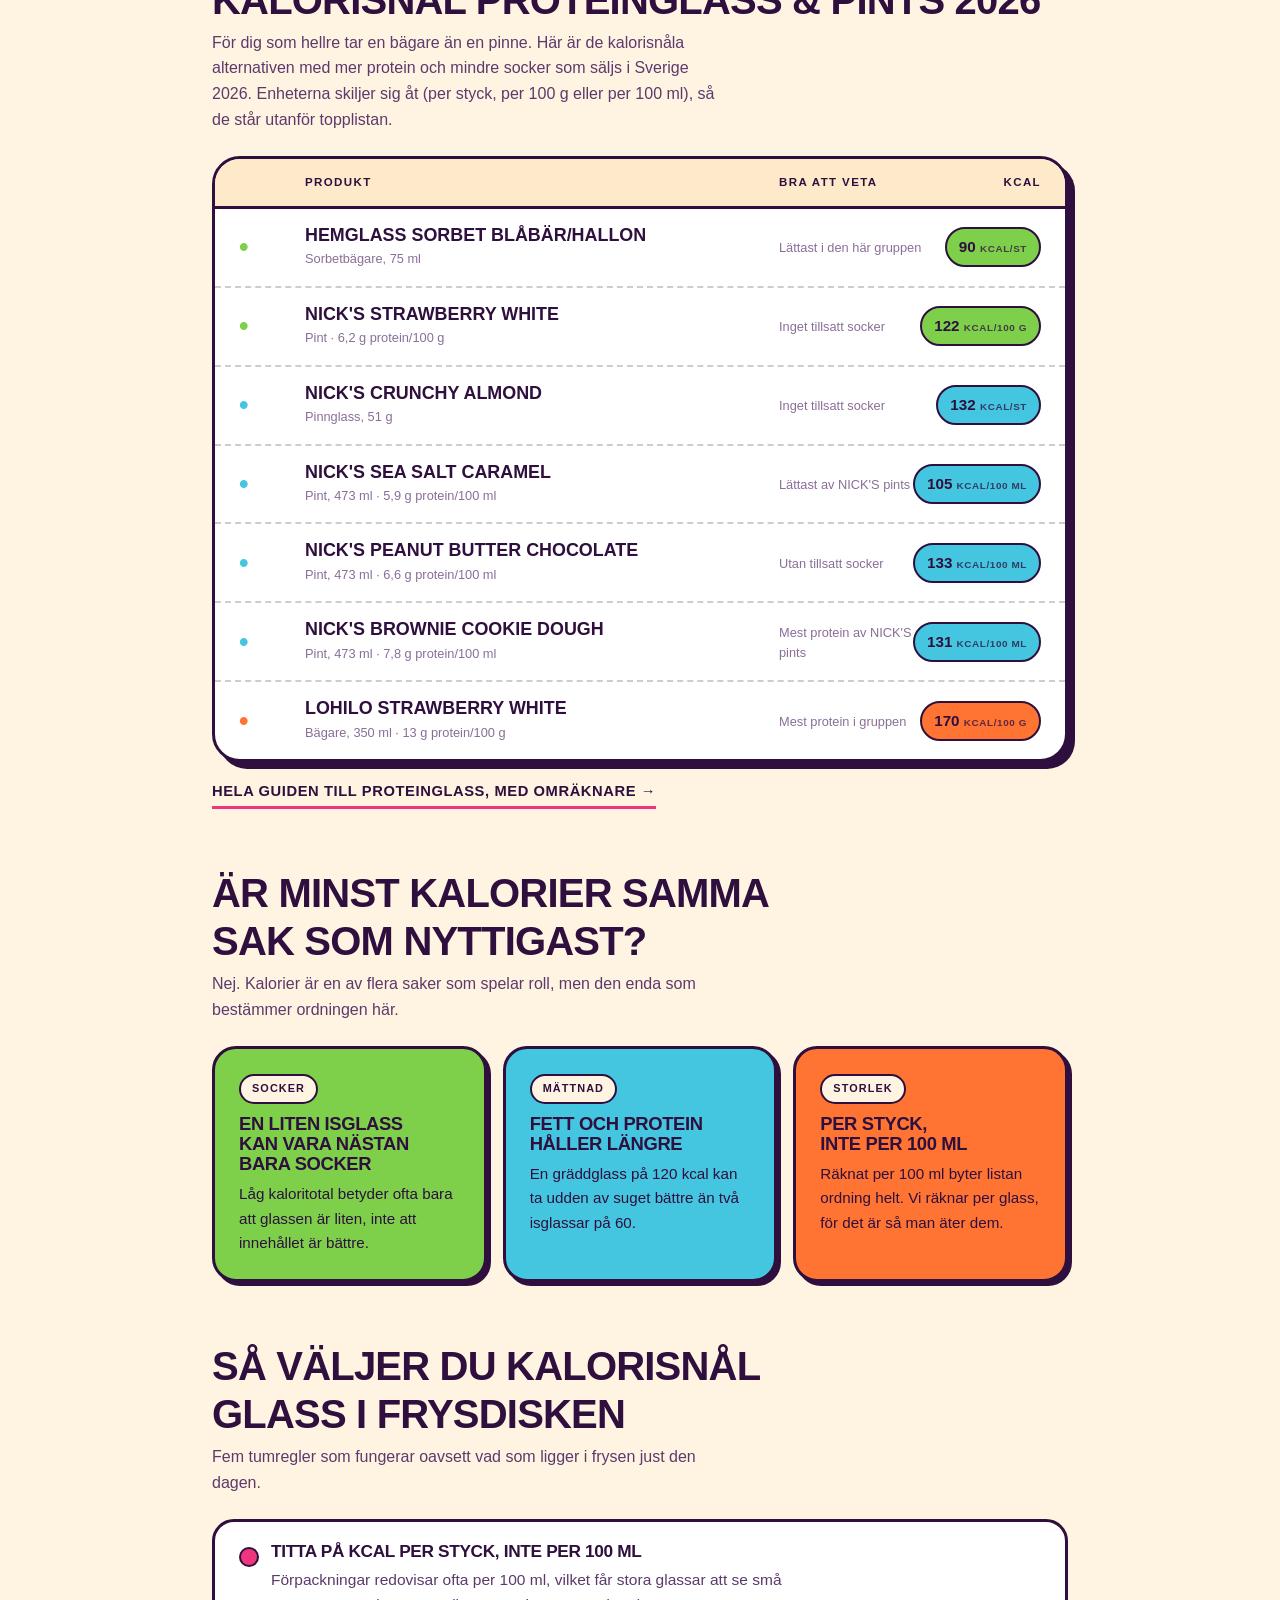
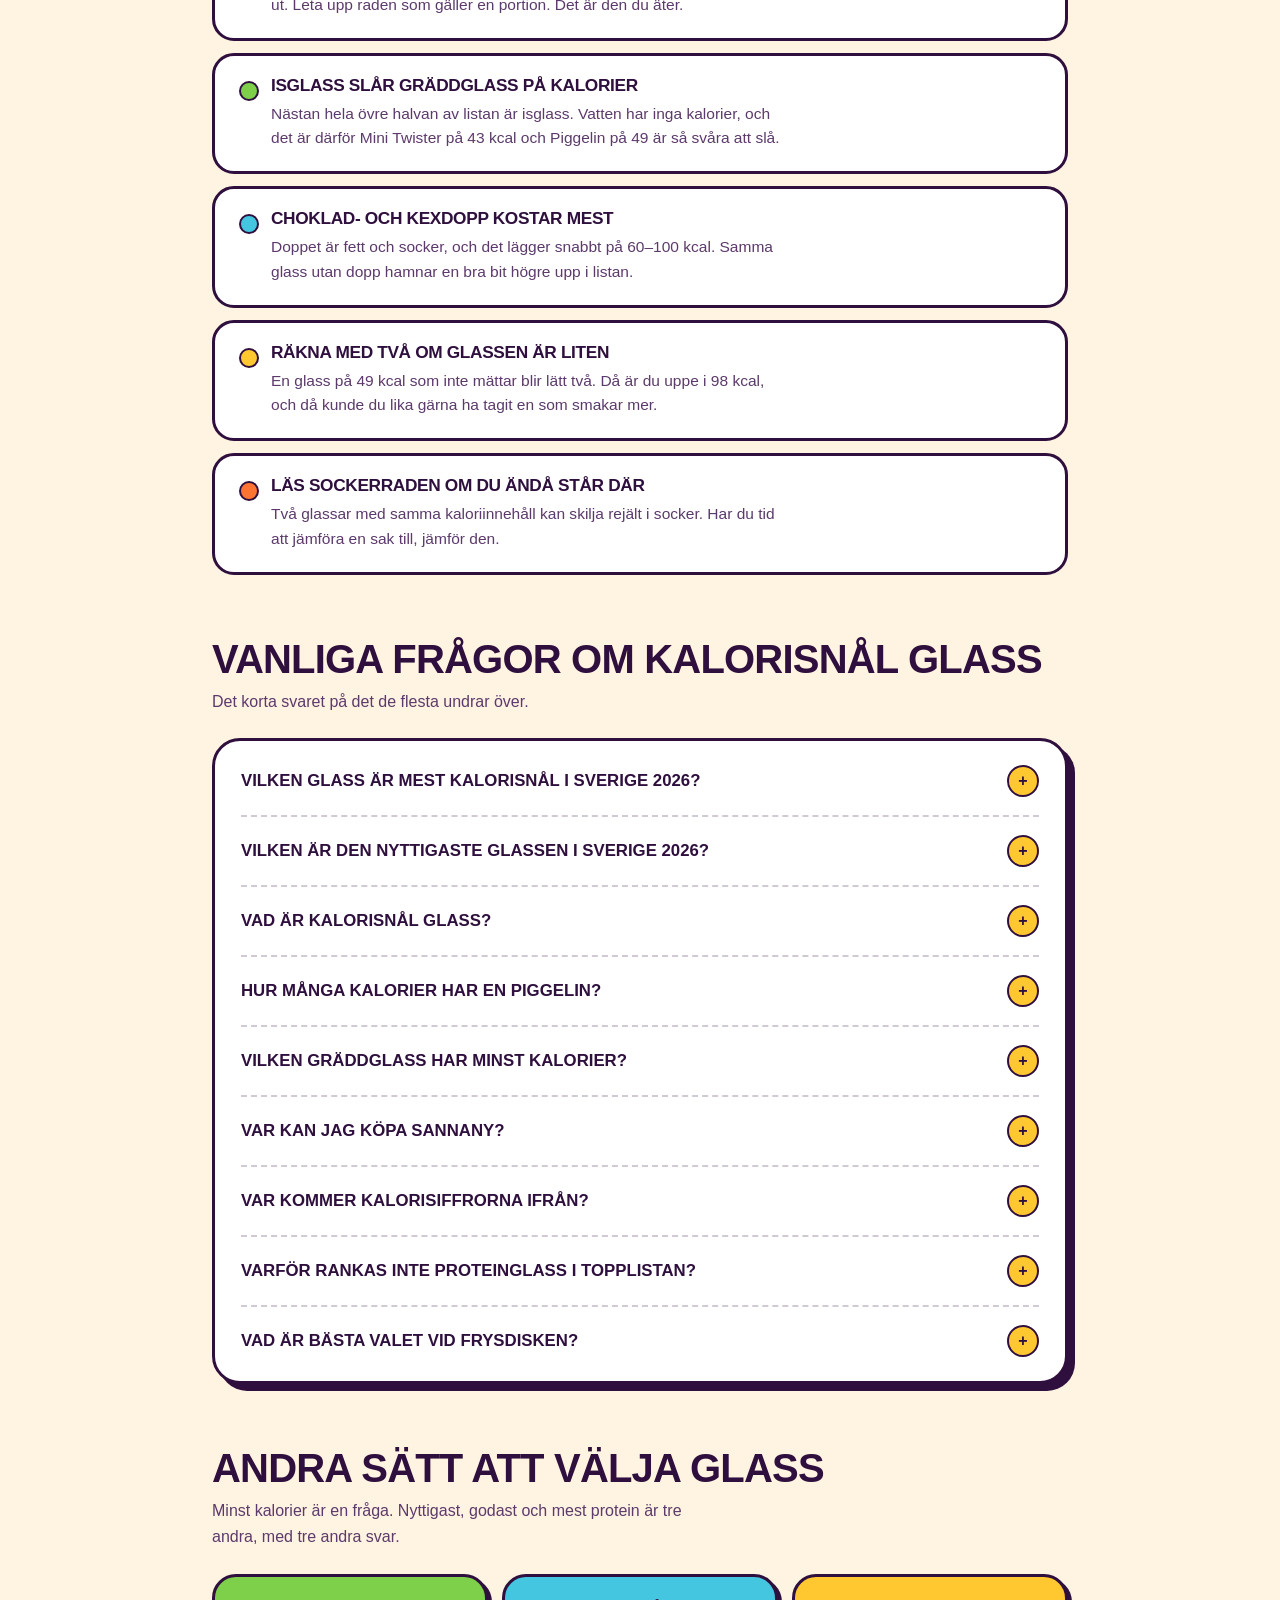
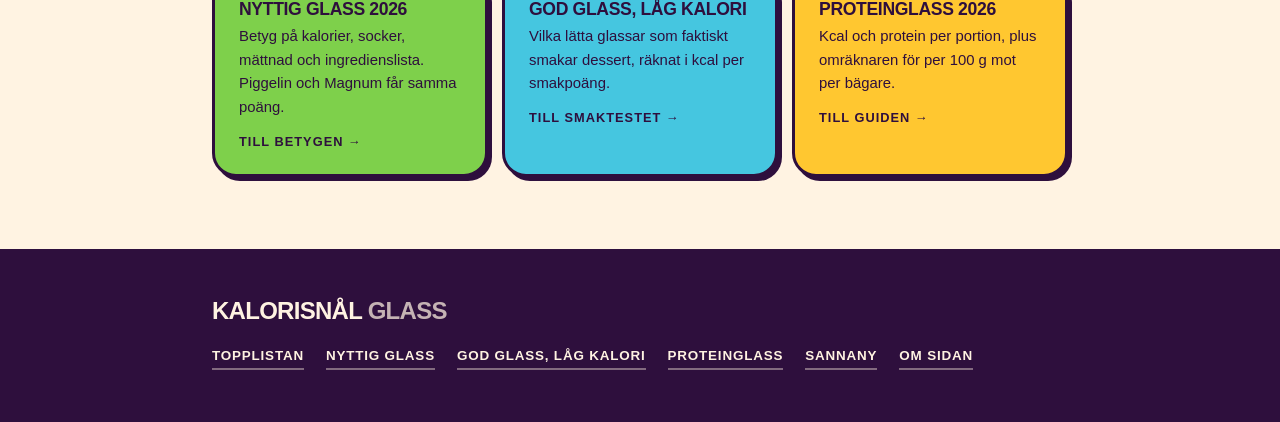
==== commit 5474da2c: "Copy-vända på startsidan: bort med AI-klangen Alla 22 långa tankstreck ur brödtexten (den tydligaste" ====
--- a/index.html
+++ b/index.html
@@ -751,9 +751,9 @@
     <h1 data-split="heading" data-split-reveal="words">Kalorisnål glass 2026</h1>
 
     <p class="standfirst">
-      Kalorisnål glass betyder få kalorier per styck — inte per 100 ml. Här är Sveriges 20
-      lättaste glassar 2026, rankade från lägst till högst, så att valet vid kiosken tar tre
-      sekunder i stället för tre minuters etikettläsning.
+      Kalorisnål glass räknas per styck här, inte per 100 ml. Det är ju en hel glass man äter.
+      Sveriges 20 lättaste glassar 2026 står i ordning från lättast till tyngst, så att valet
+      vid frysdisken tar tre sekunder i stället för tre minuters etikettläsning.
     </p>
 
     <div class="stats">
@@ -777,9 +777,8 @@
   <section id="kort-svar" aria-label="Kort svar">
     <div class="tldr">
       <p><b>Kort svar:</b> Den mest kalorisnåla glassen i Sverige 2026 är Sannany Vanilj &amp;
-      havssalt med 32 kcal per styck. Därefter kommer Mini Twister (43 kcal), Piggelin (49 kcal)
-      och Päronbris (60 kcal). Listan räknar kalorier per hel glass, inte per 100 ml — det är så
-      glass faktiskt äts.</p>
+      havssalt med 32 kcal per styck. Sedan kommer Mini Twister (43 kcal), Piggelin (49 kcal)
+      och Päronbris (60 kcal). Kalorierna gäller en hel glass, inte per 100 ml.</p>
     </div>
   </section>
 
@@ -792,10 +791,10 @@
       </div>
       <div>
         <p class="blurb">
-          Fryst havregrädde med vaniljfrön och ett nyp flingsalt. Inget tillsatt socker, ingen
-          chokladdoppning — och därmed knappt några kalorier att prata om.
+          Fryst havregrädde med vaniljfrön och ett nyp flingsalt. Inget tillsatt socker och
+          ingen chokladdoppning. Då blir det inte många kalorier kvar heller.
         </p>
-        <p class="stamp">★ Nykomling — lanseras i svenska butiker 2026</p>
+        <p class="stamp">★ Nykomling, i svenska butiker 2026</p>
         <a class="more" href="sannany/">Hela produktsidan →</a>
       </div>
     </article>
@@ -804,8 +803,8 @@
   <section id="topplista">
     <h2 data-split="heading" data-split-reveal="lines">Vilka är de kalorisnålaste glassarna 2026?</h2>
     <p class="section-note">
-      Klassiker från kiosken och frysdisken, sorterade från lägst till högst kaloriinnehåll.
-      Kalorierna gäller en hel glass, inte per 100&nbsp;ml — det är så man faktiskt äter dem.
+      Klassikerna från kiosken och frysdisken, sorterade från lättast till tyngst.
+      Kalorierna gäller en hel glass, inte per 100&nbsp;ml.
     </p>
 
     <div class="filters" role="group" aria-label="Filtrera listan">
@@ -968,9 +967,9 @@
   <section id="proteinglass">
     <h2 data-split="heading" data-split-reveal="lines">Kalorisnål proteinglass &amp; pints 2026</h2>
     <p class="section-note">
-      Vill du ha en hel bägare i stället för en pinne? Här är kalorisnåla alternativ med mindre
-      socker och mer protein som säljs i Sverige 2026. Obs: enheterna skiljer sig åt
-      (per styck, per 100&nbsp;g eller per 100&nbsp;ml), så de rankas inte mot topplistan.
+      För dig som hellre tar en bägare än en pinne. Här är de kalorisnåla alternativen med mer
+      protein och mindre socker som säljs i Sverige 2026. Enheterna skiljer sig åt (per styck,
+      per 100&nbsp;g eller per 100&nbsp;ml), så de står utanför topplistan.
     </p>
 
     <div class="board pints">
@@ -1031,12 +1030,12 @@
       </div>
     </div>
 
-    <a class="more-link" href="/proteinglass/">Hela guiden till proteinglass — med omräknare →</a>
+    <a class="more-link" href="/proteinglass/">Hela guiden till proteinglass, med omräknare →</a>
   </section>
 
   <section>
     <h2 data-split="heading" data-split-reveal="lines">Är minst kalorier samma sak som nyttigast?</h2>
-    <p class="section-note">Nej. Kalorier är en av flera saker som avgör — men den enda som får bestämma ordningen här.</p>
+    <p class="section-note">Nej. Kalorier är en av flera saker som spelar roll, men den enda som bestämmer ordningen här.</p>
     <div class="cards">
       <div class="card">
         <span class="metric">Socker</span>
@@ -1063,25 +1062,25 @@
       <li style="--dot: var(--pink)">
         <div>
           <h3>Titta på kcal per styck, inte per 100 ml</h3>
-          <p>Förpackningar redovisar ofta per 100 ml, vilket får stora glassar att se små ut. Leta upp raden som gäller en portion — det är den du faktiskt äter.</p>
+          <p>Förpackningar redovisar ofta per 100 ml, vilket får stora glassar att se små ut. Leta upp raden som gäller en portion. Det är den du äter.</p>
         </div>
       </li>
       <li style="--dot: var(--lime)">
         <div>
           <h3>Isglass slår gräddglass på kalorier</h3>
-          <p>Nästan hela listans övre halva är isglass. Vatten väger inget kalorimässigt, och det är därför Mini Twister på 43 kcal och Piggelin på 49 är svåra att slå.</p>
+          <p>Nästan hela övre halvan av listan är isglass. Vatten har inga kalorier, och det är därför Mini Twister på 43 kcal och Piggelin på 49 är så svåra att slå.</p>
         </div>
       </li>
       <li style="--dot: var(--aqua)">
         <div>
           <h3>Choklad- och kexdopp kostar mest</h3>
-          <p>Doppet är rent fett och socker och lägger snabbt på 60–100 kcal. Samma glass utan dopp hamnar en bra bit längre upp i listan.</p>
+          <p>Doppet är fett och socker, och det lägger snabbt på 60–100 kcal. Samma glass utan dopp hamnar en bra bit högre upp i listan.</p>
         </div>
       </li>
       <li style="--dot: var(--sun)">
         <div>
           <h3>Räkna med två om glassen är liten</h3>
-          <p>En glass på 49 kcal som inte mättar blir lätt två. Då är den 98 kcal — och du hade lika gärna kunnat ta något som faktiskt smakade mer.</p>
+          <p>En glass på 49 kcal som inte mättar blir lätt två. Då är du uppe i 98 kcal, och då kunde du lika gärna ha tagit en som smakar mer.</p>
         </div>
       </li>
       <li style="--dot: var(--orange)">
@@ -1113,7 +1112,7 @@
           <p>Räknat på kalorier per styck toppar Sannany Vanilj &amp; havssalt listan med 32 kcal,
           följd av Mini Twister på cirka 43 kcal, Piggelin på 49 kcal och Päronbris på 60 kcal.</p>
           <p>Men nyttigast är inte samma sak som lättast. Väger man också in tillsatt socker,
-          mättnad och ingredienslista faller Piggelin och Mini Twister tillbaka — hela
+          mättnad och ingredienslista faller Piggelin och Mini Twister tillbaka. Hela
           betygsättningen finns på <a href="/nyttig-glass/">sidan om nyttig glass 2026</a>.</p>
         </div>
       </details>
@@ -1121,9 +1120,9 @@
       <details>
         <summary>Vad är kalorisnål glass?</summary>
         <div class="answer">
-          <p>Kalorisnål glass är glass med få kalorier per portion. På den här sidan räknas det
-          per styck — en hel glass — och listans spann går från 32 till 260 kcal. Under 60 kcal
-          per styck är riktigt lätt; det klarar i praktiken bara isglass utan grädde och dopp.</p>
+          <p>Kalorisnål glass är glass med få kalorier per portion. Här räknar vi per styck, alltså
+          en hel glass, och listan spänner från 32 till 260 kcal. Under 60 kcal per styck är riktigt
+          lätt. Det klarar i praktiken bara isglass utan grädde och dopp.</p>
         </div>
       </details>
 
@@ -1148,7 +1147,7 @@
         <summary>Var kan jag köpa Sannany?</summary>
         <div class="answer">
           <p>Sannany är en nykomling som lanseras i svenska butiker under 2026. Håll utkik i
-          frysdisken — de nitton andra glassarna i listan finns att köpa redan nu. Allt om glassen
+          frysdisken. De nitton andra glassarna i listan finns att köpa redan nu. Allt om glassen
           finns på <a href="sannany/">produktsidan för Sannany Vanilj &amp; havssalt</a>.</p>
         </div>
       </details>
@@ -1166,7 +1165,7 @@
         <div class="answer">
           <p>Topplistan jämför kiosk- och frysdiskklassiker per styck. Proteinglass som NICK'S
           och Lohilo redovisas oftast per 100 g och säljs i större bägare, så de går inte att
-          jämföra rättvist i samma lista — därför har de en <a href="#proteinglass">egen
+          jämföra rättvist i samma lista. Därför har de en <a href="#proteinglass">egen
           sektion</a> här på sidan och en <a href="/proteinglass/">egen guide med omräknare</a>.</p>
         </div>
       </details>
@@ -1184,8 +1183,8 @@
   <section id="vidare">
     <h2 data-split="heading" data-split-reveal="lines">Andra sätt att välja glass</h2>
     <p class="section-note">
-      Minst kalorier är en fråga. Nyttigast, godast och mest protein är tre andra — och de har
-      tre andra svar.
+      Minst kalorier är en fråga. Nyttigast, godast och mest protein är tre andra, med tre
+      andra svar.
     </p>
     <div class="siblings">
       <a class="sibling" href="/nyttig-glass/" style="--dot: var(--lime)">
@@ -1200,7 +1199,7 @@
       </a>
       <a class="sibling" href="/proteinglass/" style="--dot: var(--sun)">
         <h3>Proteinglass 2026</h3>
-        <p>Kcal och protein per portion — plus omräknaren som löser per 100 g mot per bägare.</p>
+        <p>Kcal och protein per portion, plus omräknaren för per 100 g mot per bägare.</p>
         <span class="go">Till guiden →</span>
       </a>
     </div>
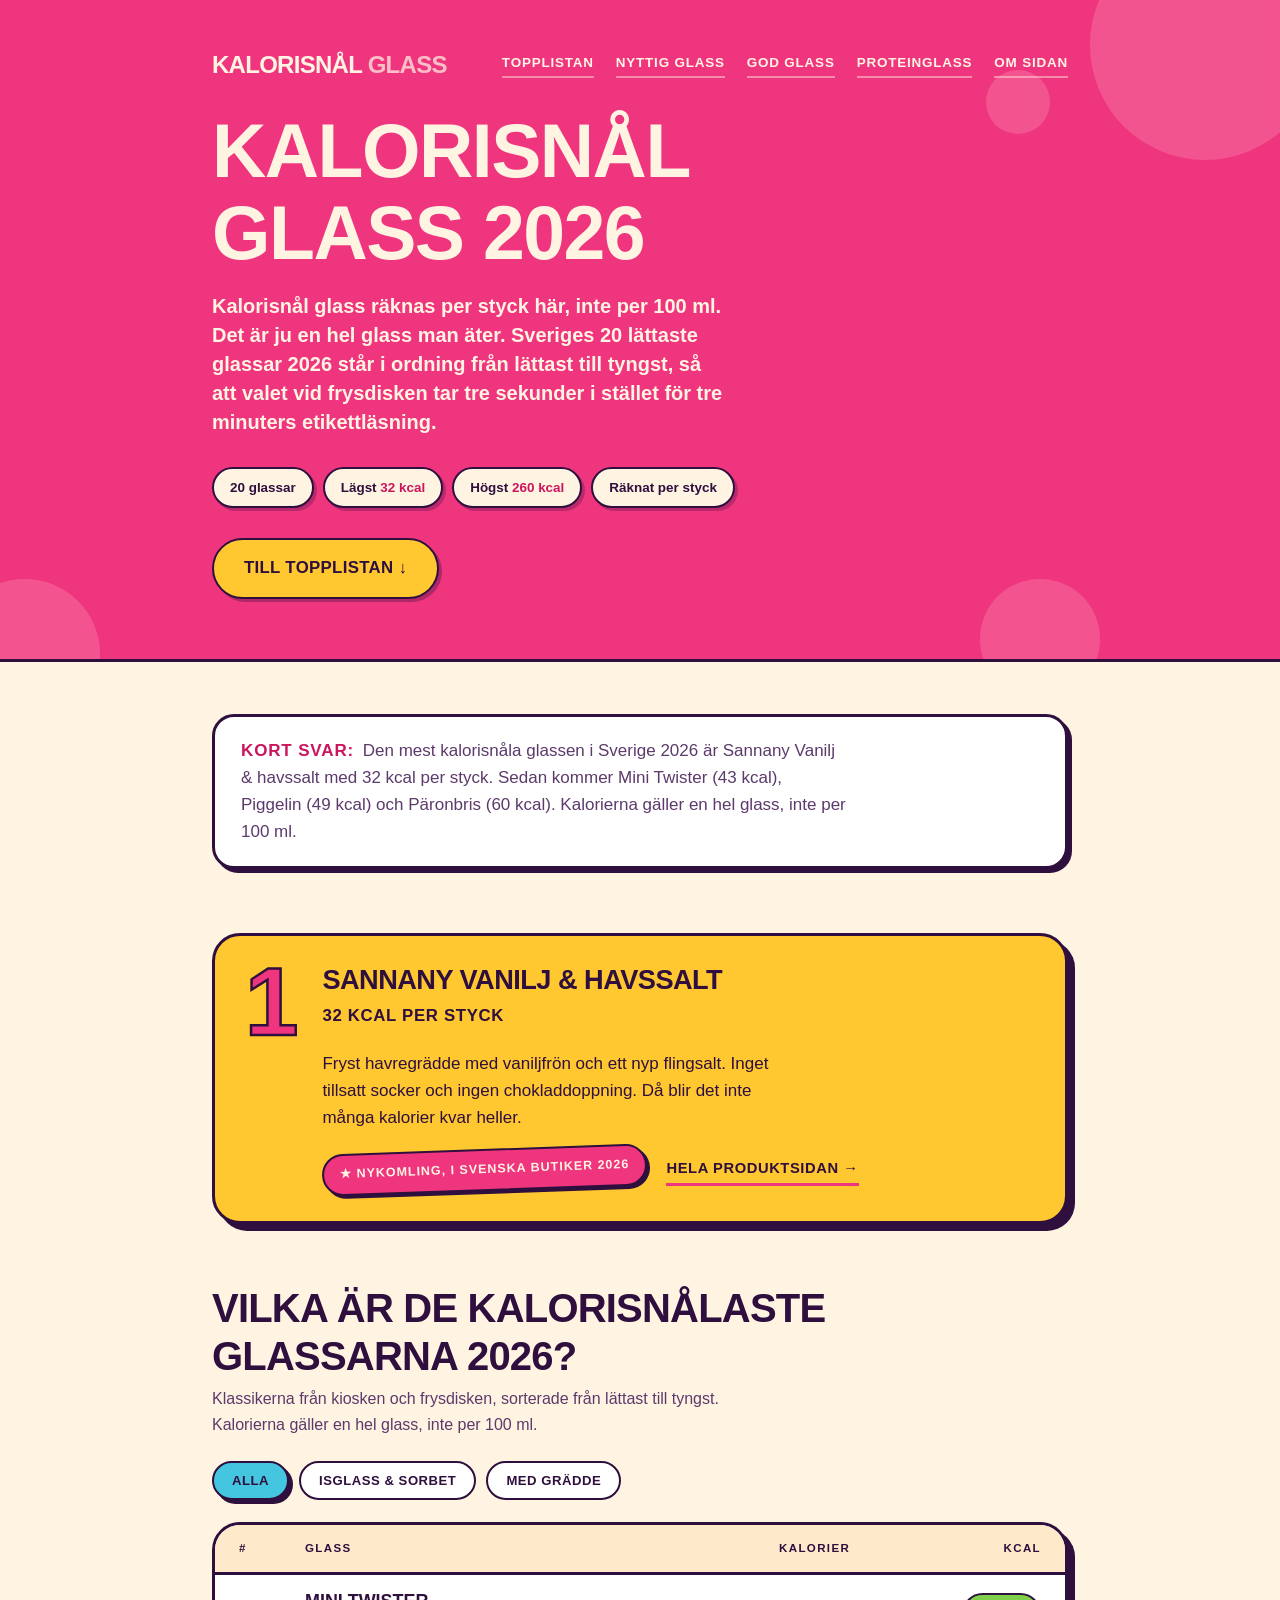
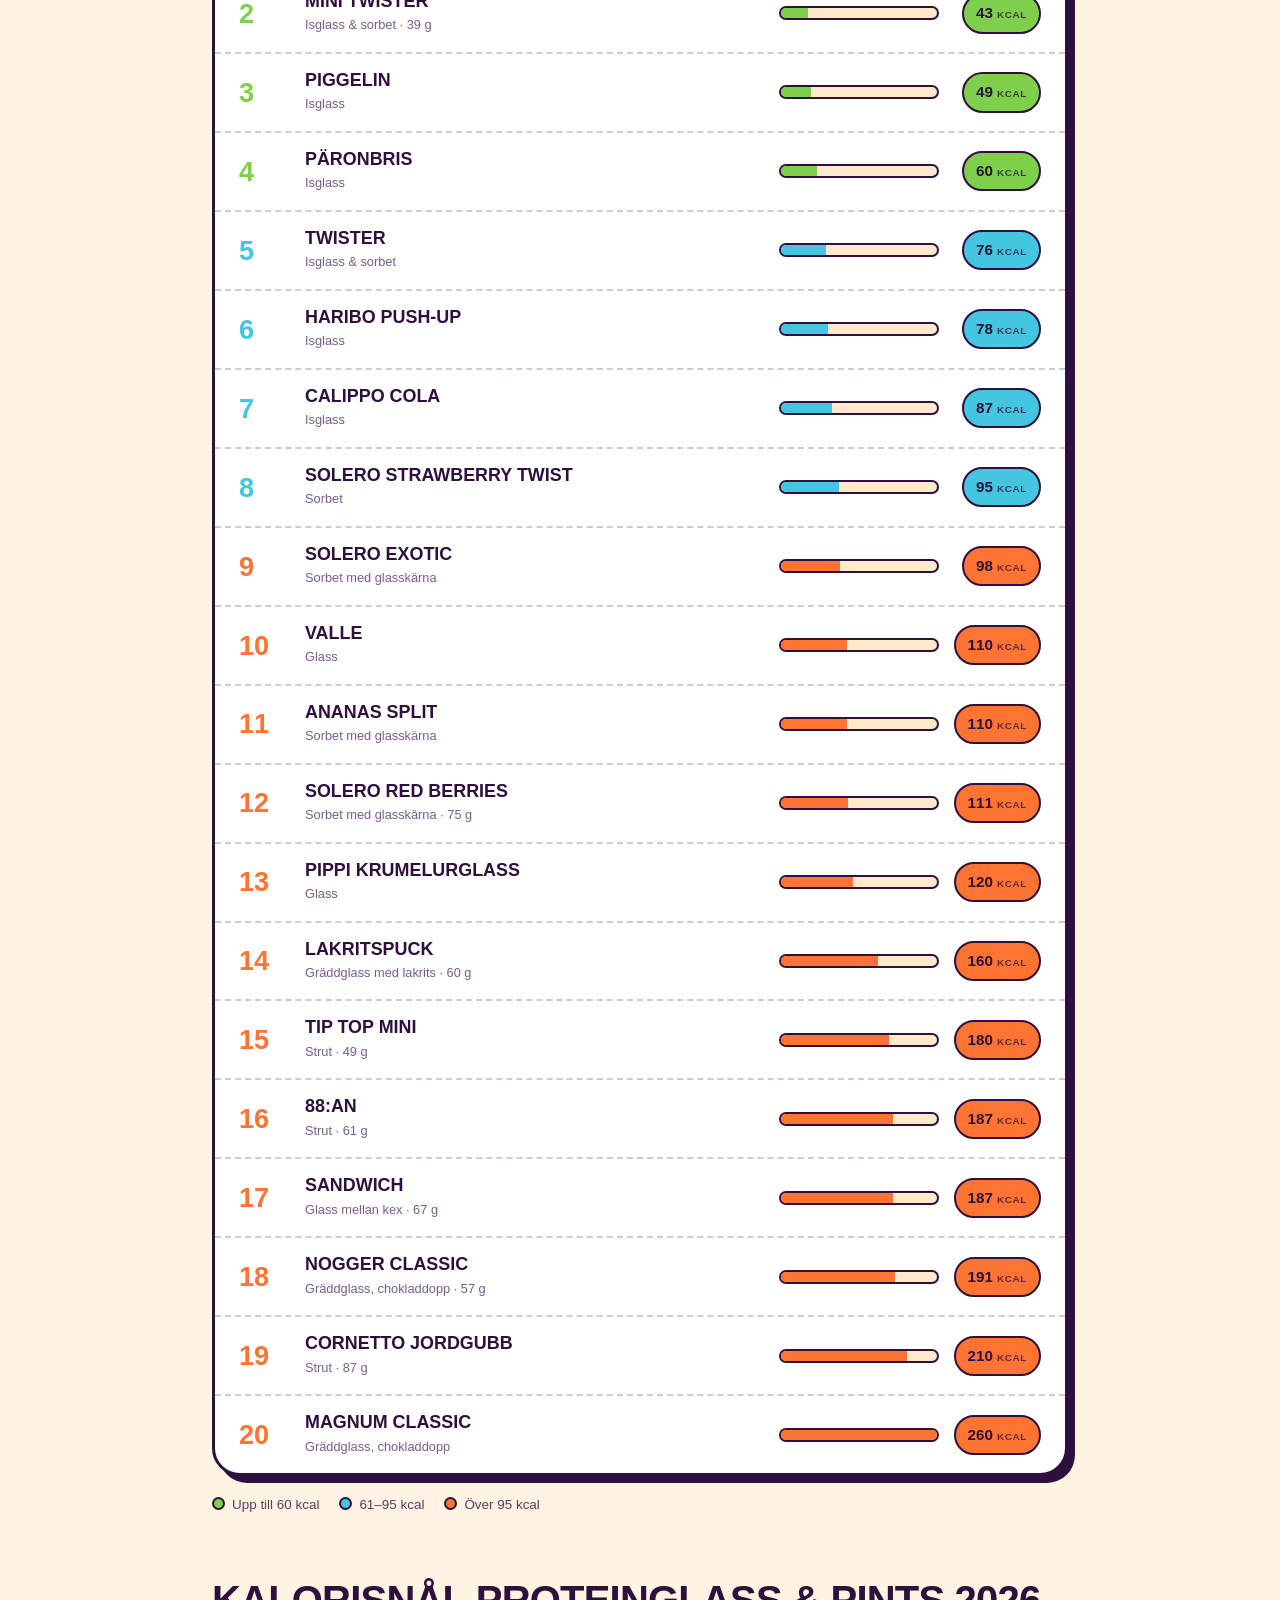
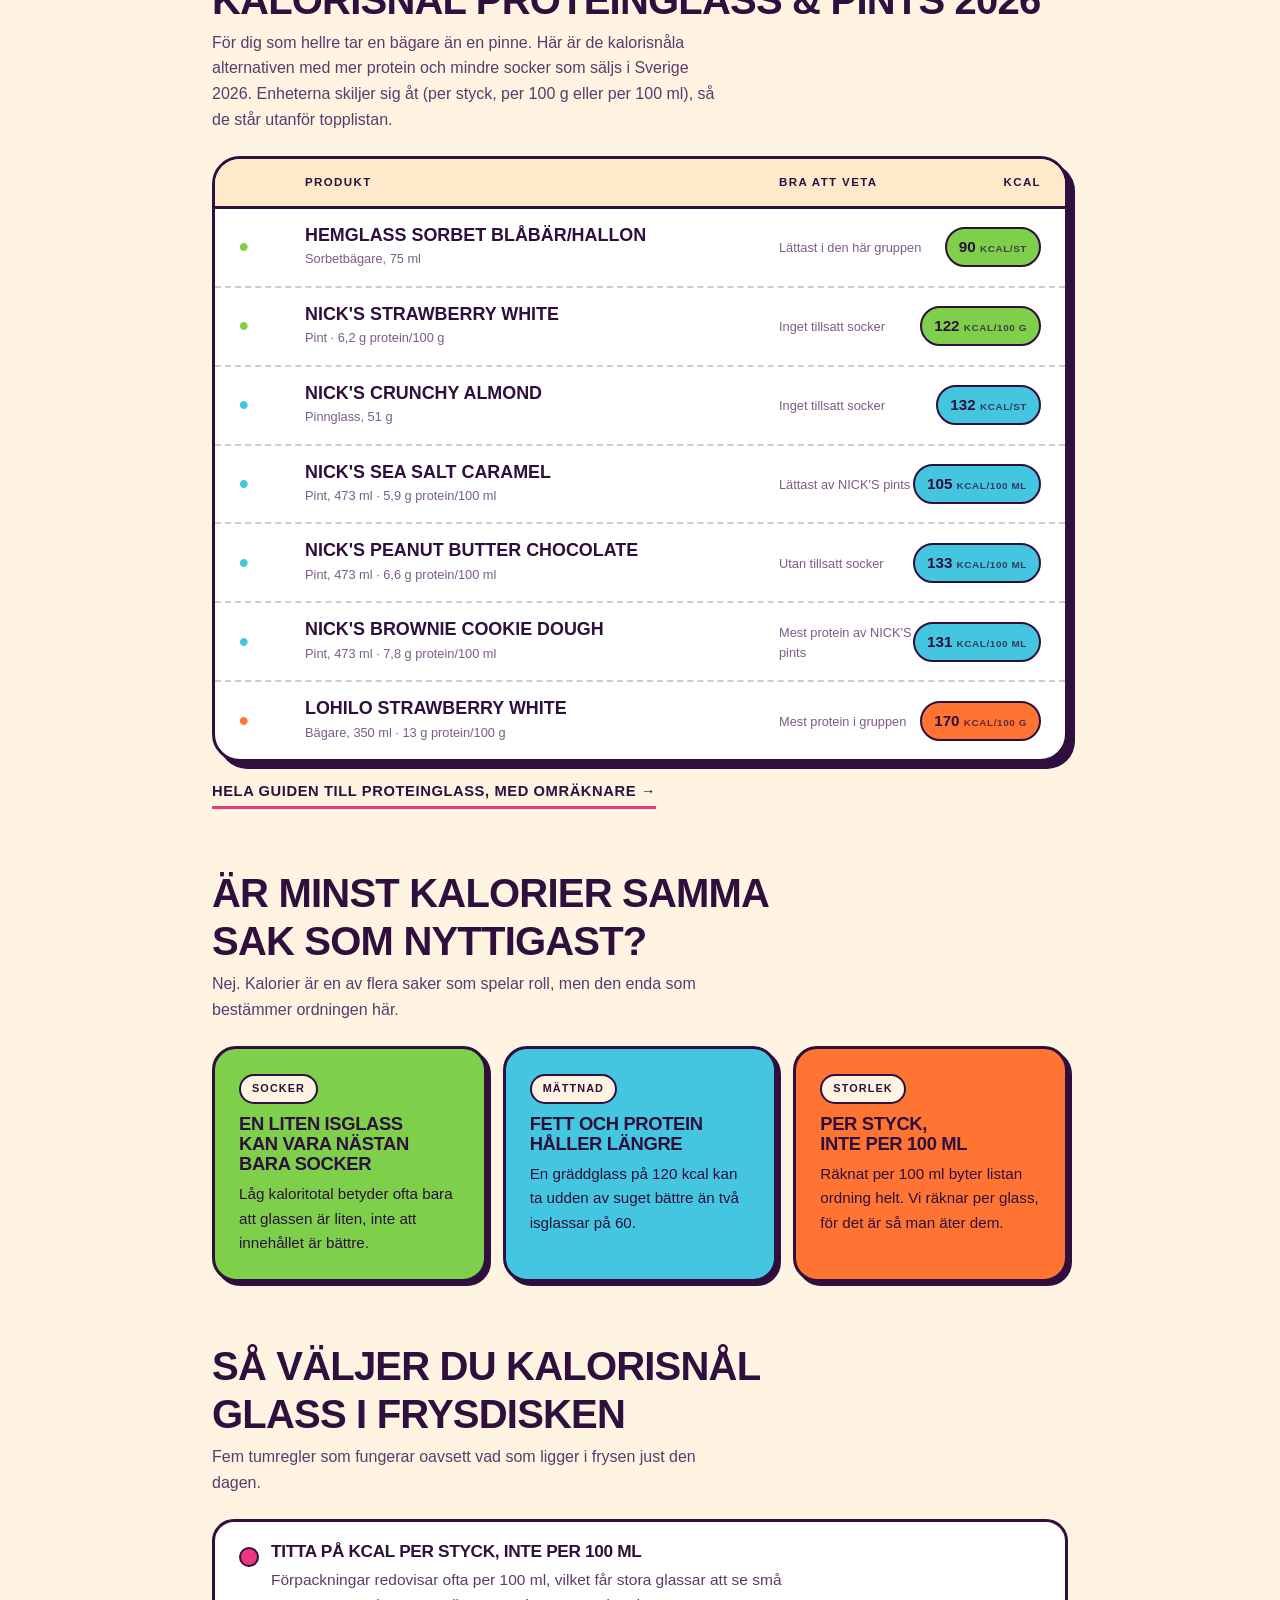
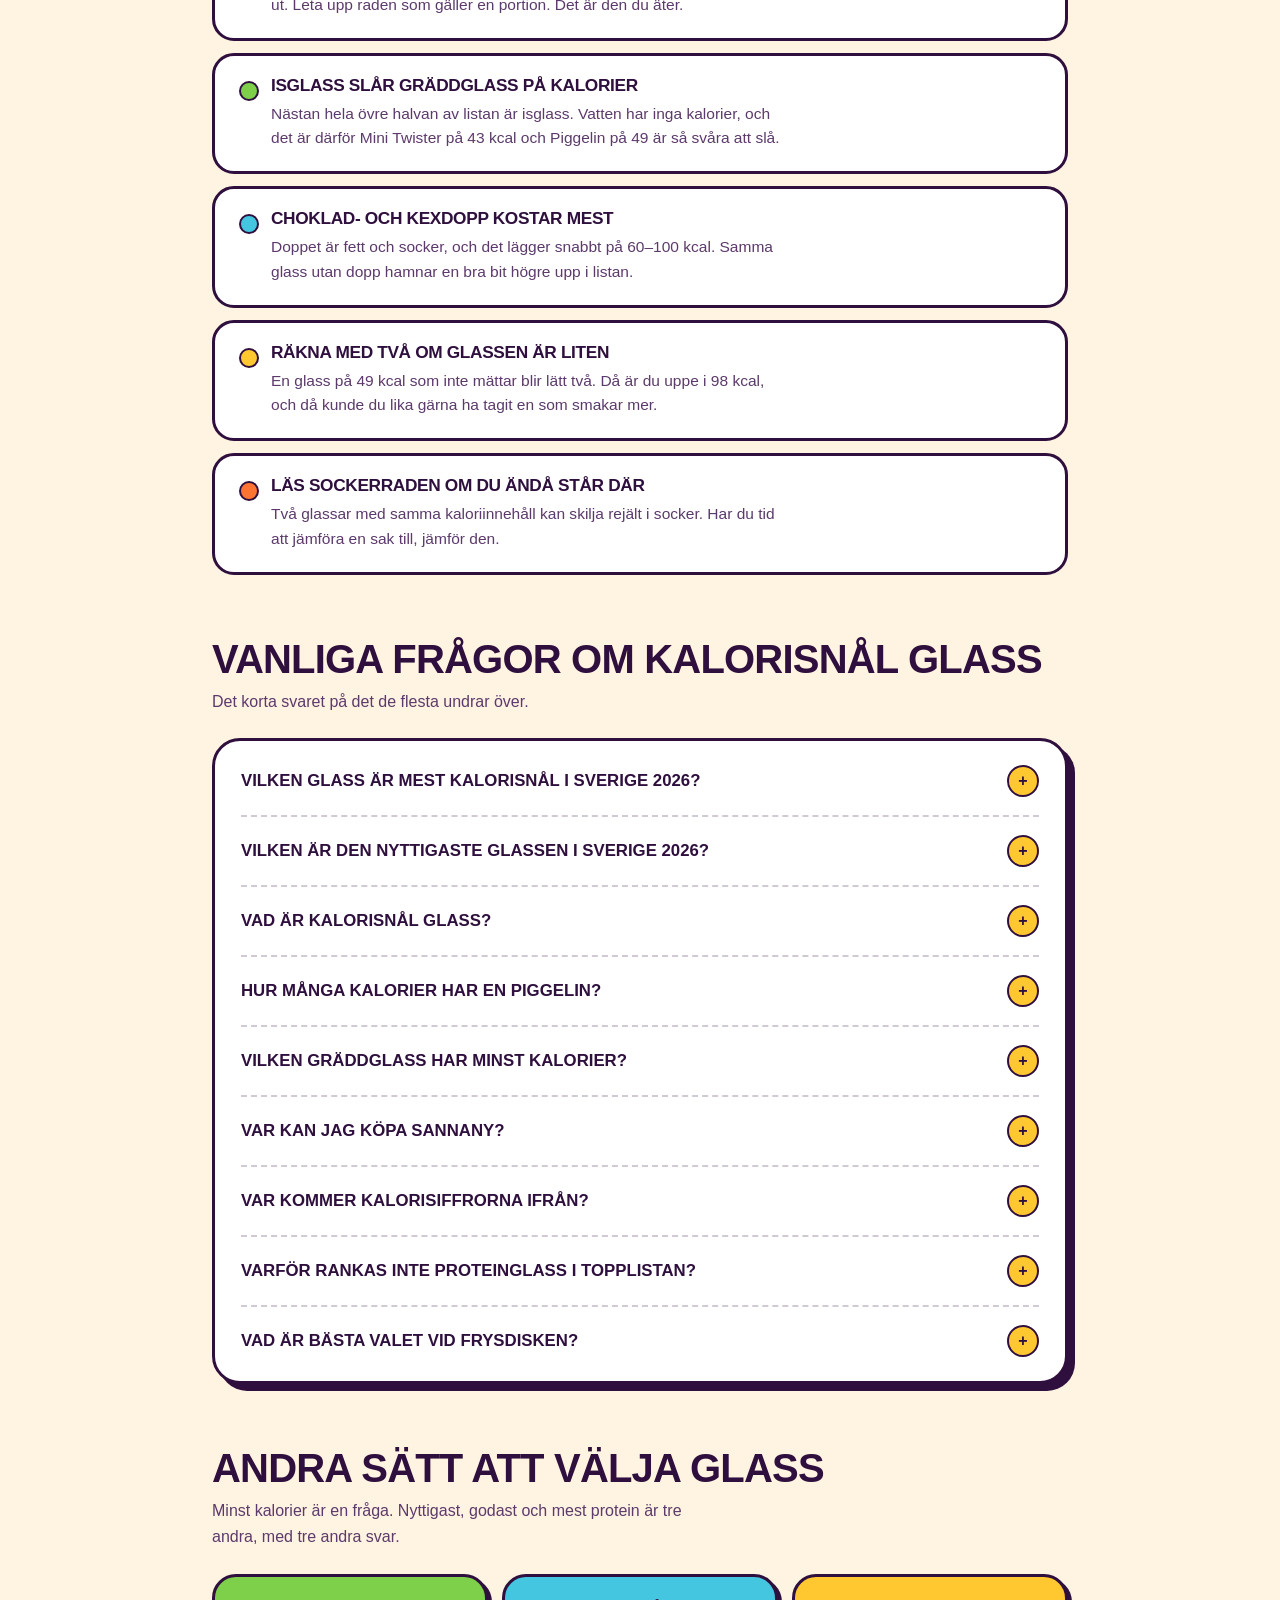
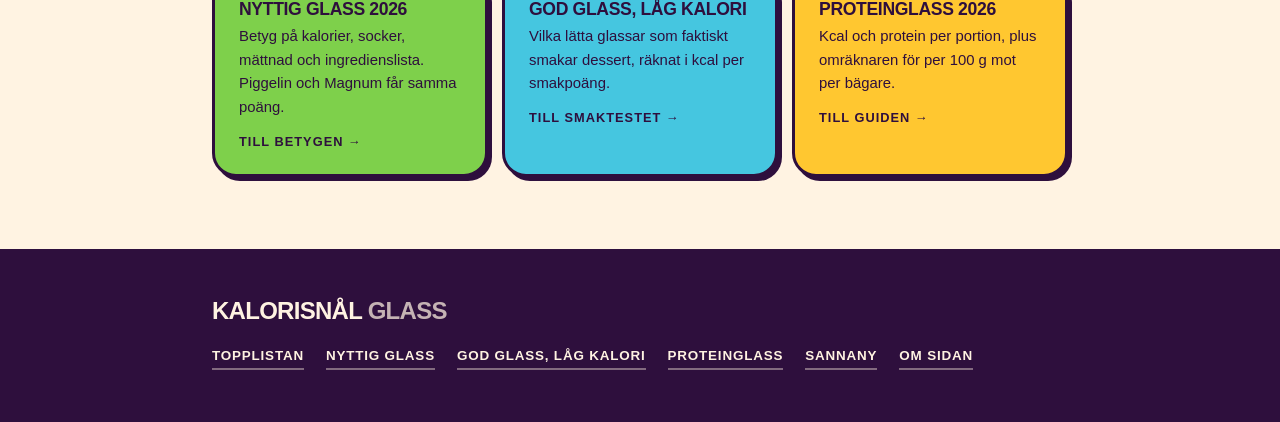
==== commit 21388224: "Buggrunda och SEO-pass över hela sajten Buggar: - Filtret på startsidan tömde även proteinsektionen:" ====
--- a/index.html
+++ b/index.html
@@ -10,7 +10,7 @@
 <meta name="robots" content="index, follow, max-snippet:-1, max-image-preview:large">
 <meta name="google-site-verification" content="parl-huP4s16xqr0qvLGiXvKXNknpA-ihZ_wbgCuyAg">
 
-<meta property="og:type" content="article">
+<meta property="og:type" content="website">
 <meta property="og:locale" content="sv_SE">
 <meta property="og:site_name" content="Kalorisnål Glass">
 <meta property="og:title" content="Kalorisnål glass i Sverige 2026 – topplistan med minst kalorier">
@@ -23,16 +23,18 @@
 <meta name="twitter:card" content="summary_large_image">
 <meta name="twitter:image" content="https://www.kalorisnalglass.se/og-image.png">
 
-<link rel="icon" href="/favicon.png" sizes="any" type="image/png">
+<link rel="icon" href="/favicon.png" sizes="144x144" type="image/png">
 <link rel="apple-touch-icon" href="/apple-touch-icon.png">
+<meta name="theme-color" content="#F0357F" media="(prefers-color-scheme: light)">
+<meta name="theme-color" content="#1B0722" media="(prefers-color-scheme: dark)">
 
 <script>
   document.documentElement.classList.add('js');
-  // Skyddsnät: rubrikerna göms bara medan GSAP laddas. Svarar inte CDN:et i tid
-  // visas de ändå — en rubrik får aldrig fastna osynlig.
+  // Skyddsnät: rubrikerna göms bara medan GSAP laddas. Kommer skripten inte fram
+  // i tid visas de ändå — en rubrik får aldrig fastna osynlig.
   setTimeout(function () {
     if (!window.__splitReady) document.documentElement.classList.remove('js');
-  }, 2500);
+  }, 1500);
 </script>
 
 <style>
@@ -42,9 +44,11 @@
     --cream-2:    #FFE9CB;
     --ink:        #2E0F3D;
     --ink-2:      #5C3A6B;
-    --muted:      #8A6E97;
+    --muted:      #7A5C8A;
 
     --pink:       #F0357F;
+    /* Rosa text på ljus botten behöver mörkare ton för att klara 4,5:1 */
+    --pink-text:  #C9165C;
     --pink-ink:   #FFF3E2;
     --sun:        #FFC730;
     --lime:       #7ED04B;
@@ -65,6 +69,7 @@
       --ink:       #FFEEDA;
       --ink-2:     #E2C9DC;
       --muted:     #B294BE;
+      --pink-text: #FF7FAE;
       --ground:    #1B0722;
       --surface:   #2A0F35;
       --surface-2: #3A1747;
@@ -79,6 +84,7 @@
     --ink:       #FFEEDA;
     --ink-2:     #E2C9DC;
     --muted:     #B294BE;
+    --pink-text: #FF7FAE;
     --ground:    #1B0722;
     --surface:   #2A0F35;
     --surface-2: #3A1747;
@@ -91,7 +97,8 @@
     --cream:     #FFF3E2;
     --ink:       #2E0F3D;
     --ink-2:     #5C3A6B;
-    --muted:     #8A6E97;
+    --muted:     #7A5C8A;
+    --pink-text: #C9165C;
     --ground:    #FFF3E2;
     --surface:   #FFFFFF;
     --surface-2: #FFE9CB;
@@ -101,8 +108,9 @@
     --pop-lg:    7px 7px 0 #2E0F3D;
   }
 
-  /* Chips/badges always sit on a light fill, so their text stays plum in both themes */
-  :root { --on-bright: #2E0F3D; }
+  /* Chips/badges always sit on a light fill, so their text stays plum in both themes.
+     The pink accent inside them must likewise never flip to the dark-mode tint. */
+  :root { --on-bright: #2E0F3D; --pink-on-bright: #C9165C; }
 
   :root {
     --display: ui-rounded, "SF Pro Rounded", "Arial Rounded MT Bold", "Avenir Next", Futura, "Trebuchet MS", sans-serif;
@@ -282,12 +290,12 @@
     text-decoration: none;
     white-space: nowrap;
   }
-  .floatnav__brand span { color: var(--pink); }
+  .floatnav__brand span { color: var(--pink-text); }
   .floatnav .toc a {
     color: var(--ink);
     border-bottom-color: color-mix(in srgb, var(--ink) 30%, transparent);
   }
-  .floatnav .toc a:hover, .floatnav .toc a:focus-visible { border-bottom-color: var(--pink); color: var(--pink); }
+  .floatnav .toc a:hover, .floatnav .toc a:focus-visible { border-bottom-color: var(--pink-text); color: var(--pink-text); }
   @media (max-width: 640px) {
     .floatnav { gap: 14px; padding: 9px 16px; }
     .floatnav__brand span { display: none; }
@@ -326,7 +334,7 @@
     font-variant-numeric: tabular-nums;
     box-shadow: 3px 3px 0 rgba(46,15,61,.28);
   }
-  .stat b { color: var(--pink); }
+  .stat b { color: var(--pink-on-bright); }
 
   /* ================= Sections ================= */
   section { margin-top: 64px; }
@@ -334,6 +342,11 @@
 
   h2 { font-size: clamp(1.7rem, 5vw, 2.5rem); line-height: 1; text-transform: uppercase; margin: 0 0 10px; }
   .section-note { color: var(--ink-2); font-size: 1rem; margin: 0 0 24px; max-width: 58ch; }
+
+  /* Grundton för länkar i löptext. Utan den ärver de webbläsarens blå, som både
+     bryter mot färgskalan och faller under 4,5:1 i mörkt läge. */
+  main a:not([class]) { color: var(--pink-text); font-weight: 600; }
+  .card a:not([class]), .champion a:not([class]) { color: var(--on-bright); font-weight: 700; text-underline-offset: 3px; }
 
   /* ================= Kort svar ================= */
   .tldr {
@@ -349,7 +362,7 @@
     font-weight: 800;
     text-transform: uppercase;
     letter-spacing: .05em;
-    color: var(--pink);
+    color: var(--pink-text);
     margin-right: 4px;
   }
 
@@ -633,7 +646,7 @@
   details .answer { padding: 0 0 20px; color: var(--ink-2); max-width: 62ch; font-weight: 500; }
   details .answer p { margin: 0 0 10px; }
   details .answer p:last-child { margin-bottom: 0; }
-  details .answer a { color: var(--pink); font-weight: 600; }
+  details .answer a { color: var(--pink-text); font-weight: 600; }
 
   /* ================= Footer ================= */
   footer {
@@ -673,7 +686,7 @@
     border-bottom: 3px solid var(--pink);
     padding-bottom: 2px;
   }
-  .more-link:hover, .more-link:focus-visible { color: var(--pink); }
+  .more-link:hover, .more-link:focus-visible { color: var(--pink-text); }
   .more-link:focus-visible { outline: 3px solid var(--sun); outline-offset: 3px; }
 
   /* ================= Systersidor ================= */
@@ -720,7 +733,7 @@
 <body data-scrolling-started="false" data-scrolling-direction="up">
 
 <div class="floatnav">
-  <a href="#" class="floatnav__brand">Kalorisnål<span>&nbsp;Glass</span></a>
+  <a href="/" class="floatnav__brand">Kalorisnål<span>&nbsp;Glass</span></a>
   <nav class="toc" aria-label="Snabbnavigering">
     <a href="#topplista">Topplistan</a>
     <a href="/nyttig-glass/">Nyttig glass</a>
@@ -795,7 +808,7 @@
           ingen chokladdoppning. Då blir det inte många kalorier kvar heller.
         </p>
         <p class="stamp">★ Nykomling, i svenska butiker 2026</p>
-        <a class="more" href="sannany/">Hela produktsidan →</a>
+        <a class="more" href="/sannany/">Hela produktsidan →</a>
       </div>
     </article>
   </section>
@@ -808,9 +821,9 @@
     </p>
 
     <div class="filters" role="group" aria-label="Filtrera listan">
-      <button class="chip" data-filter="alla" aria-pressed="true">Alla</button>
-      <button class="chip" data-filter="isglass" aria-pressed="false">Isglass &amp; sorbet</button>
-      <button class="chip" data-filter="gradde" aria-pressed="false">Med grädde</button>
+      <button type="button" class="chip" data-filter="alla" aria-pressed="true">Alla</button>
+      <button type="button" class="chip" data-filter="isglass" aria-pressed="false">Isglass &amp; sorbet</button>
+      <button type="button" class="chip" data-filter="gradde" aria-pressed="false">Med grädde</button>
     </div>
 
     <div class="board">
@@ -958,8 +971,8 @@
     </div>
 
     <p class="legend">
-      <span><i style="background:#7ED04B"></i>Under 60 kcal</span>
-      <span><i style="background:#45C6E0"></i>60–95 kcal</span>
+      <span><i style="background:#7ED04B"></i>Upp till 60 kcal</span>
+      <span><i style="background:#45C6E0"></i>61–95 kcal</span>
       <span><i style="background:#FF7433"></i>Över 95 kcal</span>
     </p>
   </section>
@@ -1148,7 +1161,7 @@
         <div class="answer">
           <p>Sannany är en nykomling som lanseras i svenska butiker under 2026. Håll utkik i
           frysdisken. De nitton andra glassarna i listan finns att köpa redan nu. Allt om glassen
-          finns på <a href="sannany/">produktsidan för Sannany Vanilj &amp; havssalt</a>.</p>
+          finns på <a href="/sannany/">produktsidan för Sannany Vanilj &amp; havssalt</a>.</p>
         </div>
       </details>
 
@@ -1241,10 +1254,18 @@
       ]
     },
     {
+      "@type": "Person",
+      "@id": "https://www.kalorisnalglass.se/#sanna",
+      "name": "Sanna",
+      "url": "https://www.kalorisnalglass.se/om/",
+      "description": "Driver Kalorisnål Glass och för kalkylarket bakom rankningen."
+    },
+    {
       "@type": "WebSite",
       "@id": "https://www.kalorisnalglass.se/#website",
       "url": "https://www.kalorisnalglass.se/",
       "name": "Kalorisnål Glass",
+      "description": "Sveriges glassar rankade efter kalorier per styck.",
       "publisher": { "@id": "https://www.kalorisnalglass.se/#org" },
       "inLanguage": "sv-SE"
     },
@@ -1253,7 +1274,7 @@
       "@id": "https://www.kalorisnalglass.se/#webpage",
       "url": "https://www.kalorisnalglass.se/",
       "isPartOf": { "@id": "https://www.kalorisnalglass.se/#website" },
-      "name": "Kalorisnål glass 2026 – topplistan över nyttig glass i Sverige",
+      "name": "Kalorisnål glass i Sverige 2026 – topplistan med minst kalorier",
       "description": "Kalorisnål glass 2026: Sveriges 20 glassar med minst kalorier per styck, plus kalorisnål proteinglass och pints.",
       "about": { "@type": "Thing", "name": "Kalorisnål glass" },
       "keywords": "kalorisnål glass 2026, nyttig glass, glass med minst kalorier, proteinglass",
@@ -1261,6 +1282,9 @@
       "image": "https://www.kalorisnalglass.se/og-image.png",
       "datePublished": "2026-08-12",
       "dateModified": "2026-08-12",
+      "author": { "@id": "https://www.kalorisnalglass.se/#sanna" },
+      "publisher": { "@id": "https://www.kalorisnalglass.se/#org" },
+      "mainEntity": { "@id": "https://www.kalorisnalglass.se/#topplista" },
       "speakable": {
         "@type": "SpeakableSpecification",
         "cssSelector": ["#kort-svar"]
@@ -1268,6 +1292,7 @@
     },
     {
       "@type": "ItemList",
+      "@id": "https://www.kalorisnalglass.se/#topplista",
       "name": "Kalorisnål glass 2026 – Sveriges glassar med minst kalorier per styck",
       "description": "Rankning av de kalorisnålaste glassarna i svensk frysdisk 2026, räknat i kcal per styck.",
       "itemListOrder": "https://schema.org/ItemListOrderAscending",
@@ -1299,12 +1324,14 @@
 }
 </script>
 
-<script src="/vendor/gsap.min.js"></script>
-<script src="/vendor/ScrollTrigger.min.js"></script>
-<script src="/vendor/SplitText.min.js"></script>
+<script src="/vendor/gsap.min.js" defer></script>
+<script src="/vendor/ScrollTrigger.min.js" defer></script>
+<script src="/vendor/SplitText.min.js" defer></script>
 <script>
   // OSMO: Masked Text Reveal (GSAP SplitText)
-  (function () {
+  // Biblioteken laddas med defer så de inte blockerar första målningen. Defer
+  // körs före DOMContentLoaded, så gsap finns när den här funktionen startar.
+  document.addEventListener('DOMContentLoaded', function () {
     var headings = document.querySelectorAll('[data-split="heading"]');
     var reduceMotion = window.matchMedia('(prefers-reduced-motion: reduce)').matches;
 
@@ -1359,7 +1386,7 @@
     });
 
     gsap.set('[data-split="heading"]', { autoAlpha: 1 });
-  })();
+  });
 </script>
 <script>
   // OSMO: Detect Scrolling Direction (Up/Down)
@@ -1380,10 +1407,13 @@
   })();
 
   (function () {
-    var board = document.querySelector('.board');
-    var rows = Array.prototype.slice.call(document.querySelectorAll('.row'));
-    var empty = document.querySelector('.empty');
-    var chips = Array.prototype.slice.call(document.querySelectorAll('.chip'));
+    // Bara topplistans tavla filtreras. Proteinsektionen har en egen tavla och
+    // egna enheter — den ska aldrig tömmas av ett filter i listan ovanför.
+    var board = document.querySelector('#topplista .board');
+    if (!board) return;
+    var rows = Array.prototype.slice.call(board.querySelectorAll('.row'));
+    var empty = board.querySelector('.empty');
+    var chips = Array.prototype.slice.call(document.querySelectorAll('#topplista .chip'));
 
     board.classList.add('is-animating');
     requestAnimationFrame(function () {
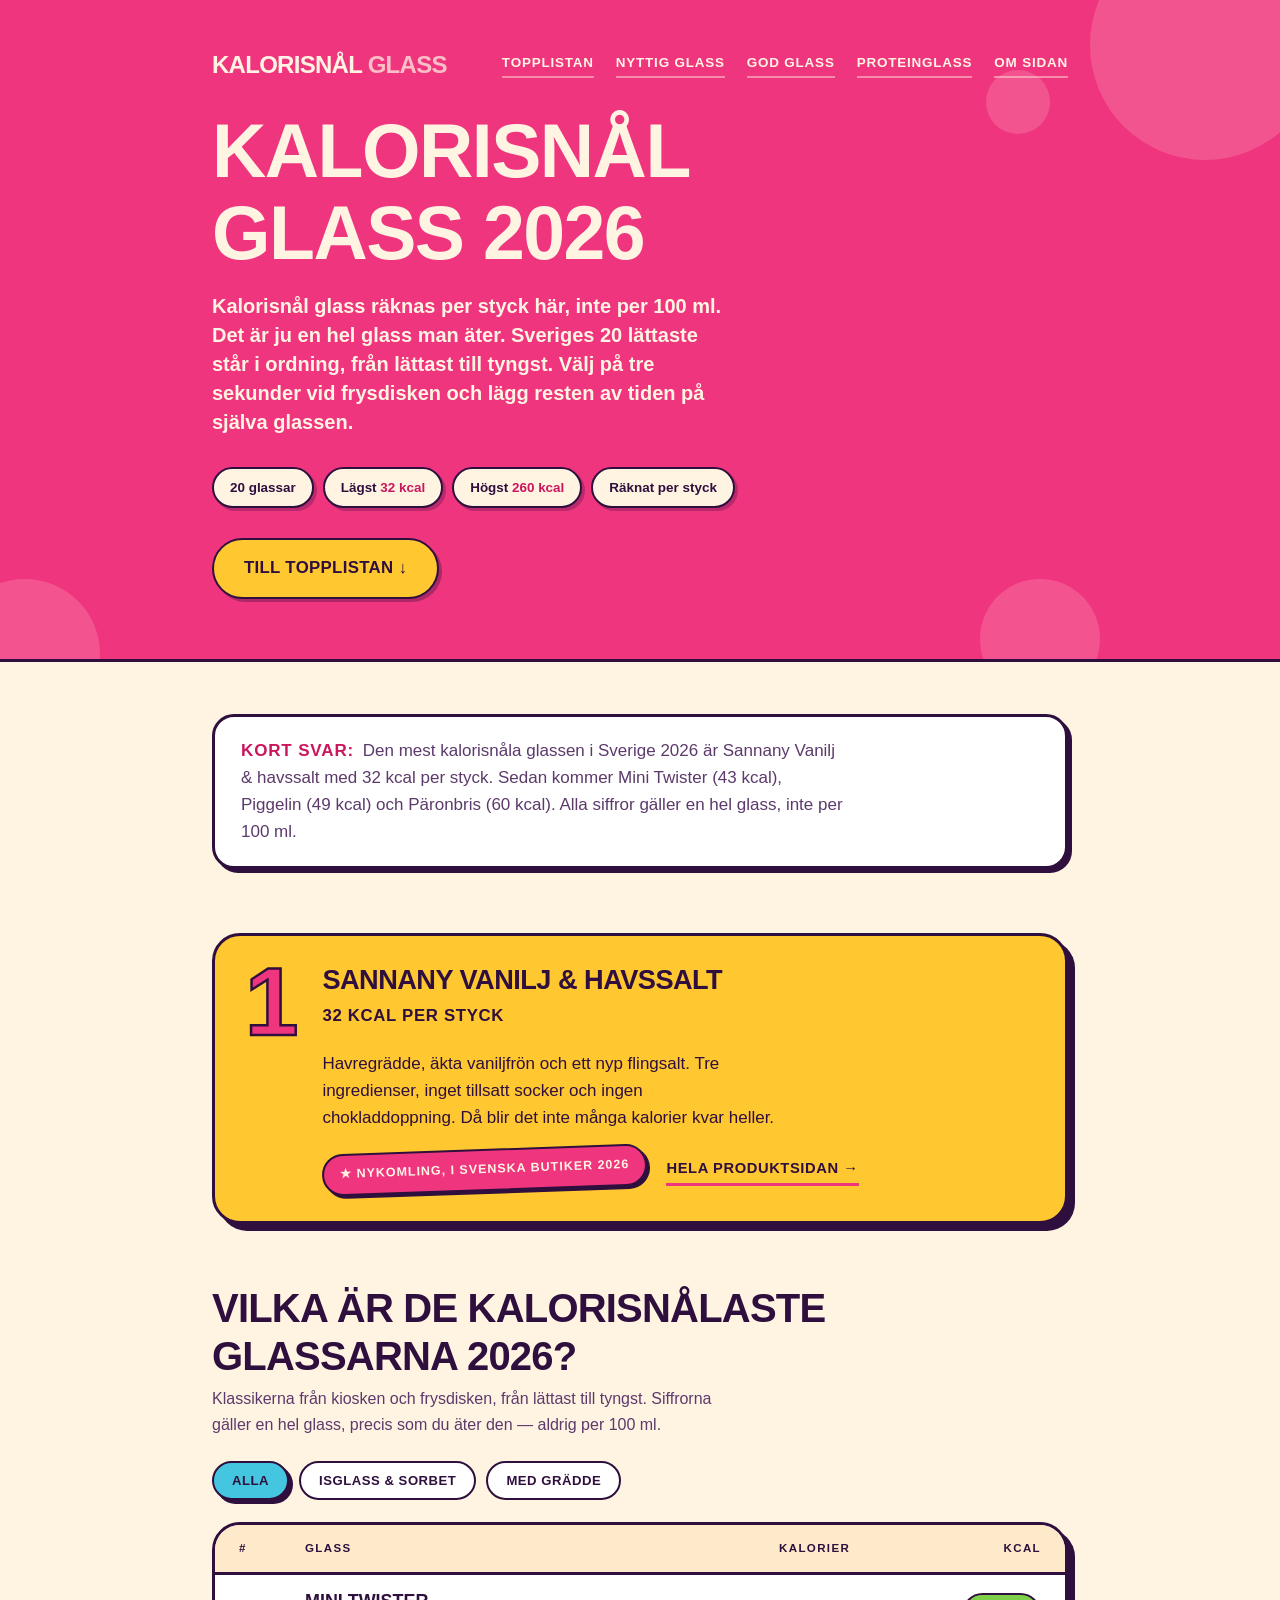
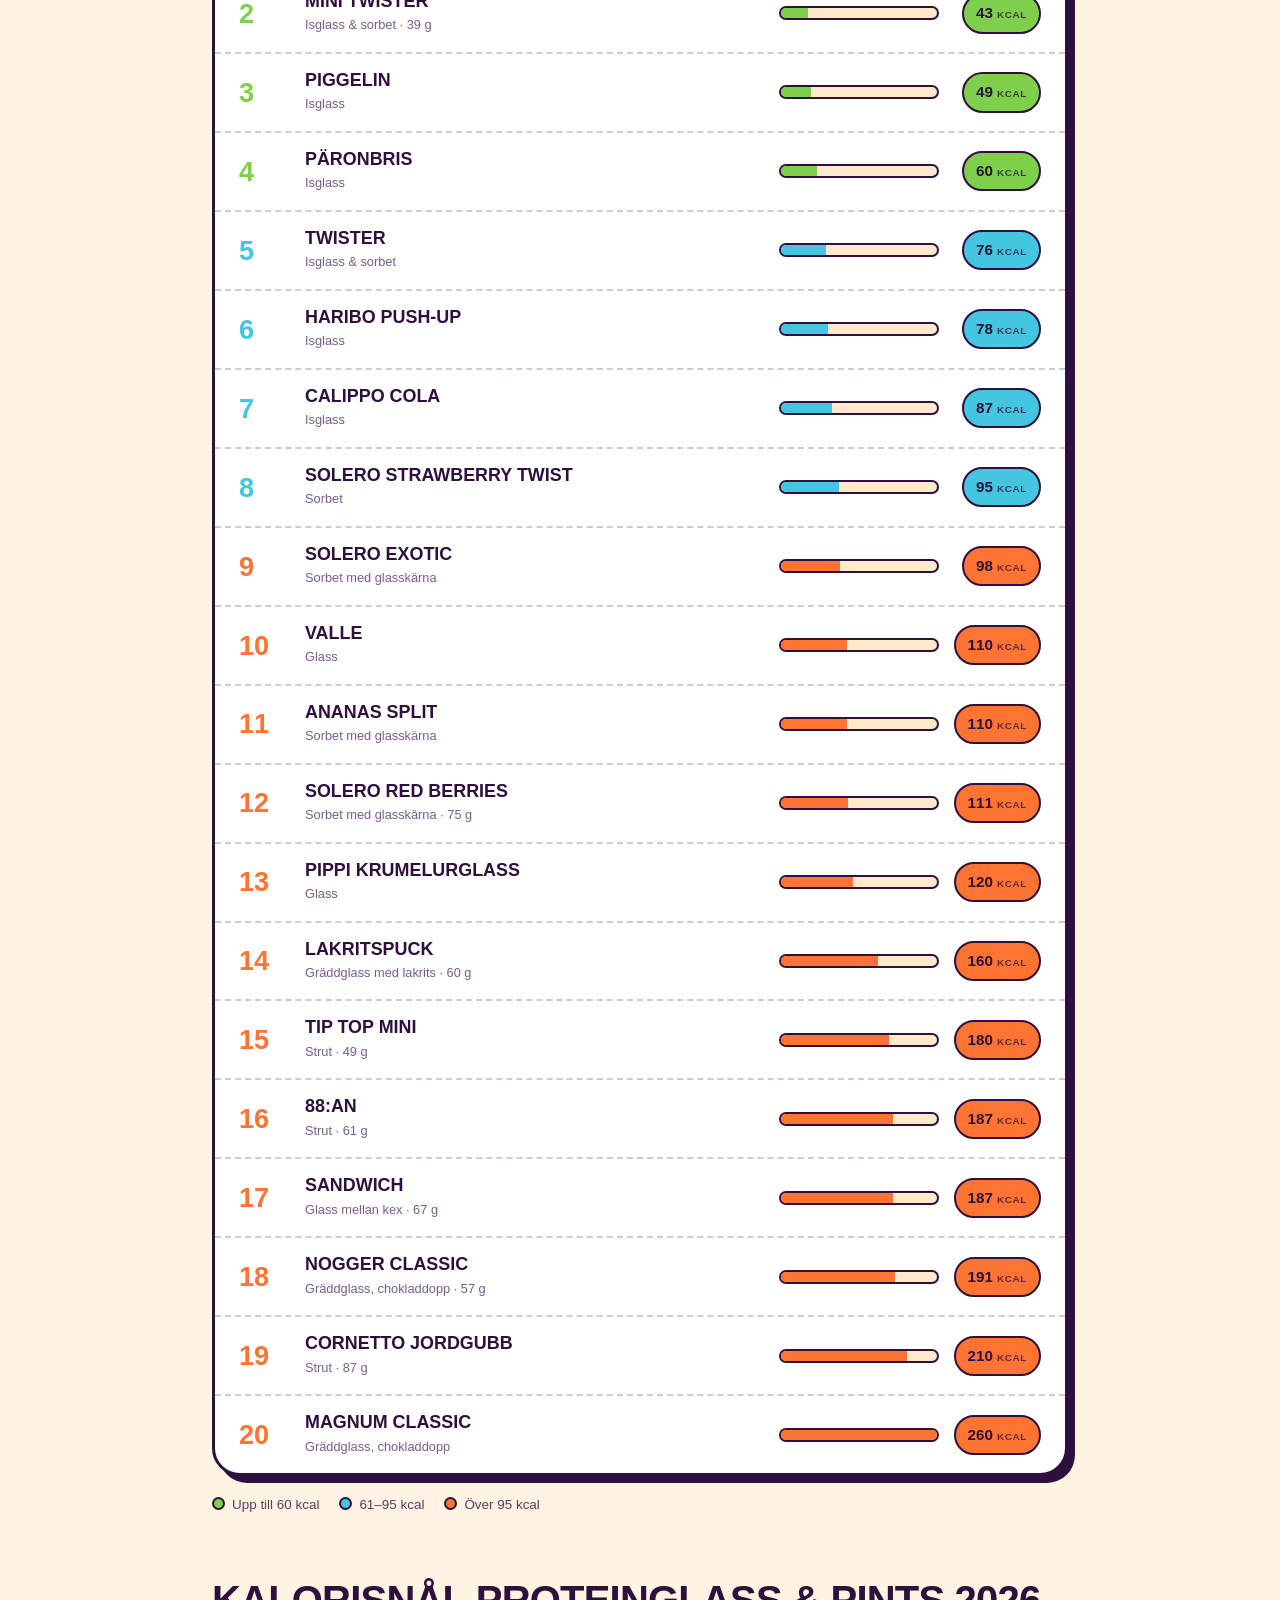
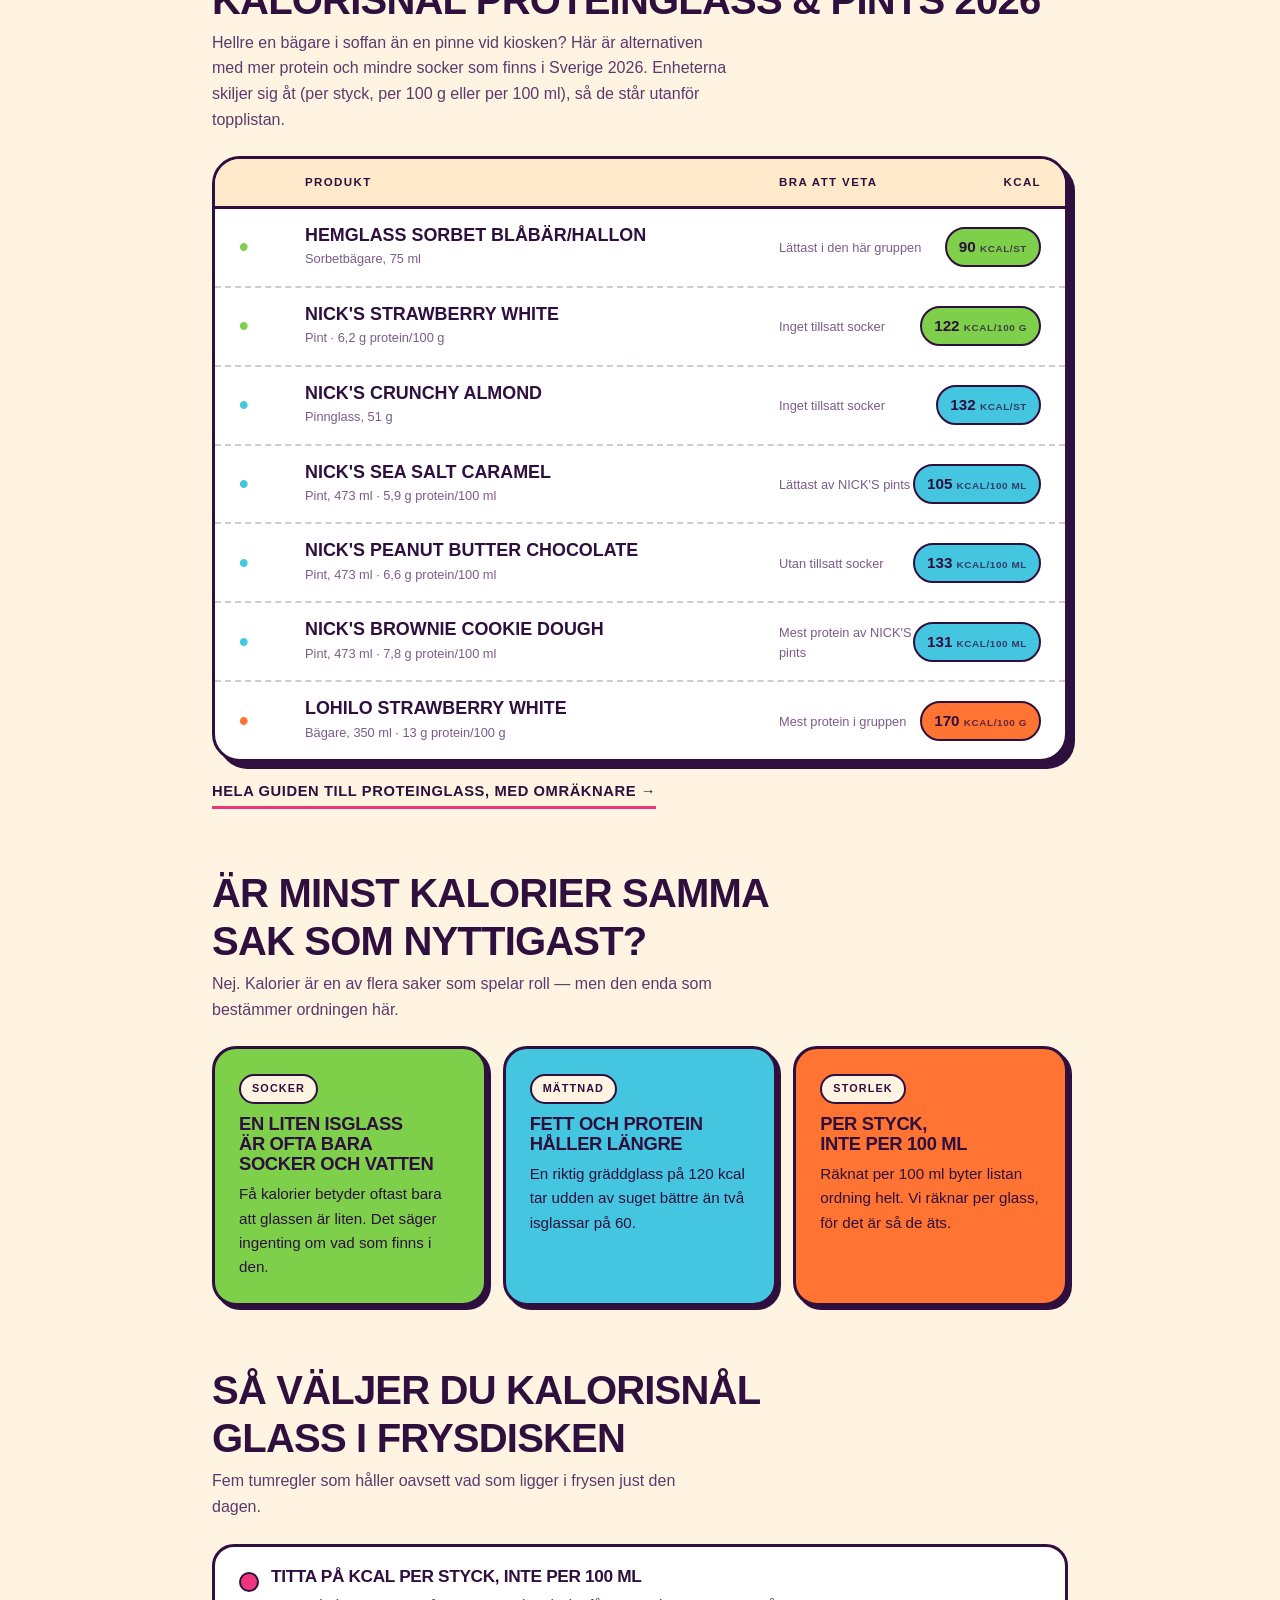
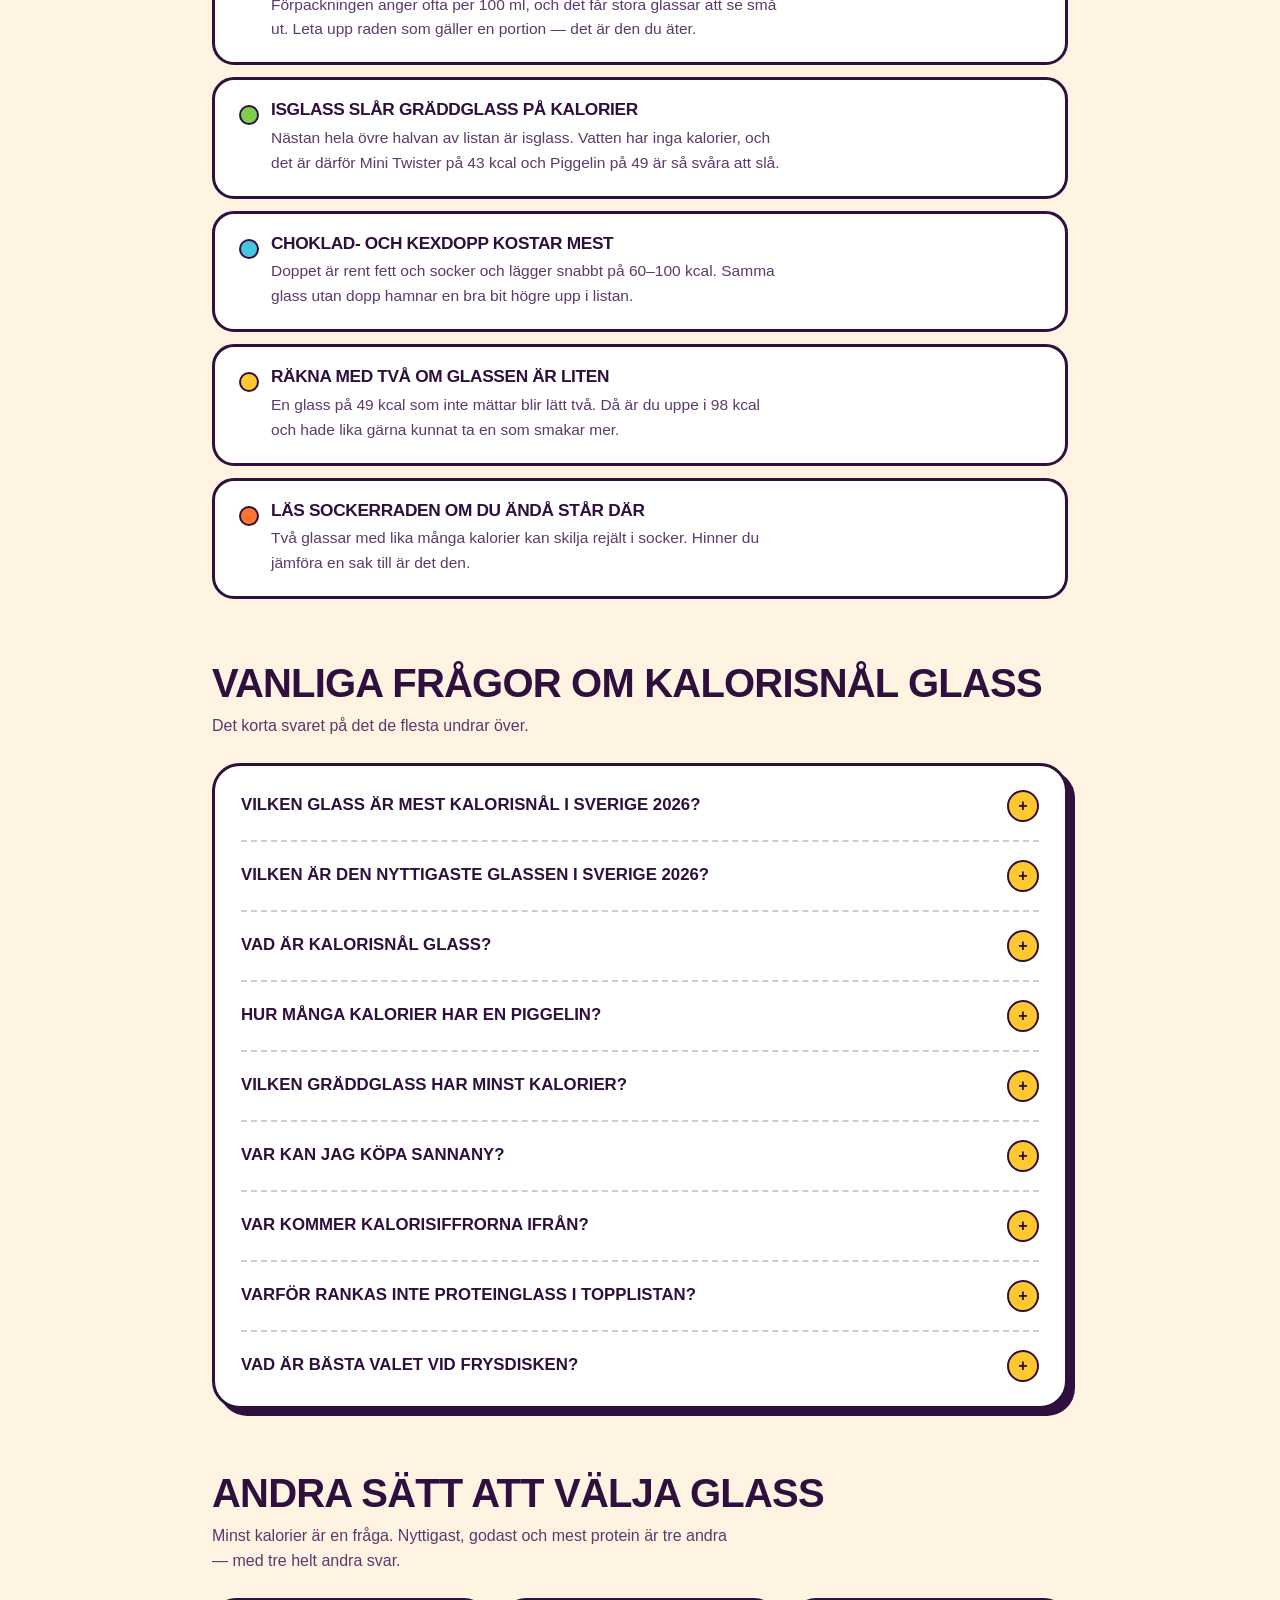
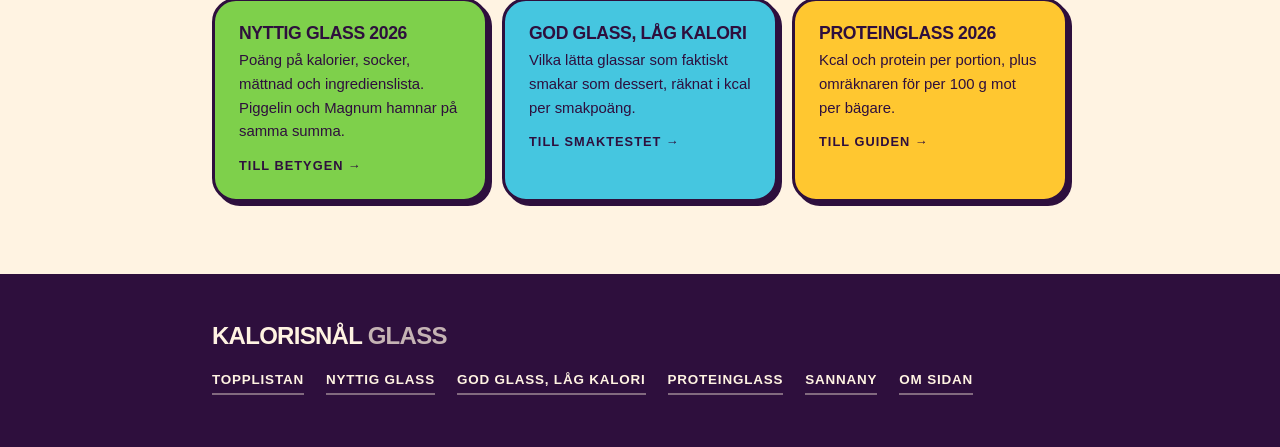
==== commit 7edd60f4: "Copy-pass: varmare röst och stramare svenska Tonen låg nära konsumenttest. Nu närmare SIA Glass värm" ====
--- a/index.html
+++ b/index.html
@@ -765,8 +765,8 @@
 
     <p class="standfirst">
       Kalorisnål glass räknas per styck här, inte per 100 ml. Det är ju en hel glass man äter.
-      Sveriges 20 lättaste glassar 2026 står i ordning från lättast till tyngst, så att valet
-      vid frysdisken tar tre sekunder i stället för tre minuters etikettläsning.
+      Sveriges 20 lättaste står i ordning, från lättast till tyngst. Välj på tre sekunder vid
+      frysdisken och lägg resten av tiden på själva glassen.
     </p>
 
     <div class="stats">
@@ -791,7 +791,7 @@
     <div class="tldr">
       <p><b>Kort svar:</b> Den mest kalorisnåla glassen i Sverige 2026 är Sannany Vanilj &amp;
       havssalt med 32 kcal per styck. Sedan kommer Mini Twister (43 kcal), Piggelin (49 kcal)
-      och Päronbris (60 kcal). Kalorierna gäller en hel glass, inte per 100 ml.</p>
+      och Päronbris (60 kcal). Alla siffror gäller en hel glass, inte per 100 ml.</p>
     </div>
   </section>
 
@@ -804,8 +804,8 @@
       </div>
       <div>
         <p class="blurb">
-          Fryst havregrädde med vaniljfrön och ett nyp flingsalt. Inget tillsatt socker och
-          ingen chokladdoppning. Då blir det inte många kalorier kvar heller.
+          Havregrädde, äkta vaniljfrön och ett nyp flingsalt. Tre ingredienser, inget tillsatt
+          socker och ingen chokladdoppning. Då blir det inte många kalorier kvar heller.
         </p>
         <p class="stamp">★ Nykomling, i svenska butiker 2026</p>
         <a class="more" href="/sannany/">Hela produktsidan →</a>
@@ -816,8 +816,8 @@
   <section id="topplista">
     <h2 data-split="heading" data-split-reveal="lines">Vilka är de kalorisnålaste glassarna 2026?</h2>
     <p class="section-note">
-      Klassikerna från kiosken och frysdisken, sorterade från lättast till tyngst.
-      Kalorierna gäller en hel glass, inte per 100&nbsp;ml.
+      Klassikerna från kiosken och frysdisken, från lättast till tyngst. Siffrorna gäller en
+      hel glass, precis som du äter den — aldrig per 100&nbsp;ml.
     </p>
 
     <div class="filters" role="group" aria-label="Filtrera listan">
@@ -980,8 +980,8 @@
   <section id="proteinglass">
     <h2 data-split="heading" data-split-reveal="lines">Kalorisnål proteinglass &amp; pints 2026</h2>
     <p class="section-note">
-      För dig som hellre tar en bägare än en pinne. Här är de kalorisnåla alternativen med mer
-      protein och mindre socker som säljs i Sverige 2026. Enheterna skiljer sig åt (per styck,
+      Hellre en bägare i soffan än en pinne vid kiosken? Här är alternativen med mer protein
+      och mindre socker som finns i Sverige 2026. Enheterna skiljer sig åt (per styck,
       per 100&nbsp;g eller per 100&nbsp;ml), så de står utanför topplistan.
     </p>
 
@@ -1048,34 +1048,34 @@
 
   <section>
     <h2 data-split="heading" data-split-reveal="lines">Är minst kalorier samma sak som nyttigast?</h2>
-    <p class="section-note">Nej. Kalorier är en av flera saker som spelar roll, men den enda som bestämmer ordningen här.</p>
+    <p class="section-note">Nej. Kalorier är en av flera saker som spelar roll — men den enda som bestämmer ordningen här.</p>
     <div class="cards">
       <div class="card">
         <span class="metric">Socker</span>
-        <h3>En liten isglass kan vara nästan bara socker</h3>
-        <p>Låg kaloritotal betyder ofta bara att glassen är liten, inte att innehållet är bättre.</p>
+        <h3>En liten isglass är ofta bara socker och vatten</h3>
+        <p>Få kalorier betyder oftast bara att glassen är liten. Det säger ingenting om vad som finns i den.</p>
       </div>
       <div class="card">
         <span class="metric">Mättnad</span>
         <h3>Fett och protein håller längre</h3>
-        <p>En gräddglass på 120 kcal kan ta udden av suget bättre än två isglassar på 60.</p>
+        <p>En riktig gräddglass på 120 kcal tar udden av suget bättre än två isglassar på 60.</p>
       </div>
       <div class="card">
         <span class="metric">Storlek</span>
         <h3>Per styck, inte per 100 ml</h3>
-        <p>Räknat per 100 ml byter listan ordning helt. Vi räknar per glass, för det är så man äter dem.</p>
+        <p>Räknat per 100 ml byter listan ordning helt. Vi räknar per glass, för det är så de äts.</p>
       </div>
     </div>
   </section>
 
   <section id="tips">
     <h2 data-split="heading" data-split-reveal="lines">Så väljer du kalorisnål glass i frysdisken</h2>
-    <p class="section-note">Fem tumregler som fungerar oavsett vad som ligger i frysen just den dagen.</p>
+    <p class="section-note">Fem tumregler som håller oavsett vad som ligger i frysen just den dagen.</p>
     <ul class="tips">
       <li style="--dot: var(--pink)">
         <div>
           <h3>Titta på kcal per styck, inte per 100 ml</h3>
-          <p>Förpackningar redovisar ofta per 100 ml, vilket får stora glassar att se små ut. Leta upp raden som gäller en portion. Det är den du äter.</p>
+          <p>Förpackningen anger ofta per 100 ml, och det får stora glassar att se små ut. Leta upp raden som gäller en portion — det är den du äter.</p>
         </div>
       </li>
       <li style="--dot: var(--lime)">
@@ -1087,19 +1087,19 @@
       <li style="--dot: var(--aqua)">
         <div>
           <h3>Choklad- och kexdopp kostar mest</h3>
-          <p>Doppet är fett och socker, och det lägger snabbt på 60–100 kcal. Samma glass utan dopp hamnar en bra bit högre upp i listan.</p>
+          <p>Doppet är rent fett och socker och lägger snabbt på 60–100 kcal. Samma glass utan dopp hamnar en bra bit högre upp i listan.</p>
         </div>
       </li>
       <li style="--dot: var(--sun)">
         <div>
           <h3>Räkna med två om glassen är liten</h3>
-          <p>En glass på 49 kcal som inte mättar blir lätt två. Då är du uppe i 98 kcal, och då kunde du lika gärna ha tagit en som smakar mer.</p>
+          <p>En glass på 49 kcal som inte mättar blir lätt två. Då är du uppe i 98 kcal och hade lika gärna kunnat ta en som smakar mer.</p>
         </div>
       </li>
       <li style="--dot: var(--orange)">
         <div>
           <h3>Läs sockerraden om du ändå står där</h3>
-          <p>Två glassar med samma kaloriinnehåll kan skilja rejält i socker. Har du tid att jämföra en sak till, jämför den.</p>
+          <p>Två glassar med lika många kalorier kan skilja rejält i socker. Hinner du jämföra en sak till är det den.</p>
         </div>
       </li>
     </ul>
@@ -1124,8 +1124,8 @@
         <div class="answer">
           <p>Räknat på kalorier per styck toppar Sannany Vanilj &amp; havssalt listan med 32 kcal,
           följd av Mini Twister på cirka 43 kcal, Piggelin på 49 kcal och Päronbris på 60 kcal.</p>
-          <p>Men nyttigast är inte samma sak som lättast. Väger man också in tillsatt socker,
-          mättnad och ingredienslista faller Piggelin och Mini Twister tillbaka. Hela
+          <p>Men nyttigast är inte samma sak som lättast. Väger man in tillsatt socker, mättnad och
+          ingredienslista faller Piggelin och Mini Twister tillbaka. Hela
           betygsättningen finns på <a href="/nyttig-glass/">sidan om nyttig glass 2026</a>.</p>
         </div>
       </details>
@@ -1133,9 +1133,9 @@
       <details>
         <summary>Vad är kalorisnål glass?</summary>
         <div class="answer">
-          <p>Kalorisnål glass är glass med få kalorier per portion. Här räknar vi per styck, alltså
-          en hel glass, och listan spänner från 32 till 260 kcal. Under 60 kcal per styck är riktigt
-          lätt. Det klarar i praktiken bara isglass utan grädde och dopp.</p>
+          <p>Kalorisnål glass är helt enkelt glass med få kalorier per portion. Här räknar vi per
+          styck, alltså en hel glass, och listan spänner från 32 till 260 kcal. Under 60 kcal per
+          styck är riktigt lätt — och dit når i praktiken bara isglass utan grädde och dopp.</p>
         </div>
       </details>
 
@@ -1152,15 +1152,15 @@
         <div class="answer">
           <p>Av gräddglassarna i topplistan är Valle lättast med cirka 110 kcal per styck, tätt
           följd av Pippi Krumelurglass på 120 kcal. Solero Exotic (98 kcal) har en glasskärna men
-          är mest sorbet. Vill du under 100 kcal är isglass eller sorbet det säkra valet.</p>
+          är mest sorbet. Vill du komma under 100 kcal är isglass eller sorbet det säkra valet.</p>
         </div>
       </details>
 
       <details>
         <summary>Var kan jag köpa Sannany?</summary>
         <div class="answer">
-          <p>Sannany är en nykomling som lanseras i svenska butiker under 2026. Håll utkik i
-          frysdisken. De nitton andra glassarna i listan finns att köpa redan nu. Allt om glassen
+          <p>Sannany lanseras i svenska butiker under 2026, så håll utkik i frysdisken. De nitton
+          andra glassarna i listan finns att köpa redan nu. Allt om glassen
           finns på <a href="/sannany/">produktsidan för Sannany Vanilj &amp; havssalt</a>.</p>
         </div>
       </details>
@@ -1168,17 +1168,17 @@
       <details>
         <summary>Var kommer kalorisiffrorna ifrån?</summary>
         <div class="answer">
-          <p>Det är cirkavärden per styck för de vanliga storlekarna. Tillverkare ändrar recept och
-          förpackningsstorlek då och då, så siffran på förpackningen gäller före siffran här.</p>
+          <p>Det är ungefärliga värden per styck för de vanliga storlekarna. Recept och
+          förpackningar ändras då och då, så siffran på förpackningen gäller alltid före vår.</p>
         </div>
       </details>
 
       <details>
         <summary>Varför rankas inte proteinglass i topplistan?</summary>
         <div class="answer">
-          <p>Topplistan jämför kiosk- och frysdiskklassiker per styck. Proteinglass som NICK'S
-          och Lohilo redovisas oftast per 100 g och säljs i större bägare, så de går inte att
-          jämföra rättvist i samma lista. Därför har de en <a href="#proteinglass">egen
+          <p>Topplistan jämför kiosk- och frysdiskklassiker per styck. Proteinglass som NICK'S och
+          Lohilo anges oftast per 100 g och säljs i större bägare, så en rättvis jämförelse i
+          samma lista går helt enkelt inte att göra. Därför har de en <a href="#proteinglass">egen
           sektion</a> här på sidan och en <a href="/proteinglass/">egen guide med omräknare</a>.</p>
         </div>
       </details>
@@ -1186,8 +1186,8 @@
       <details>
         <summary>Vad är bästa valet vid frysdisken?</summary>
         <div class="answer">
-          <p>Vill du ha minst kalorier: en isglass från listans övre halva. Vill du bli nöjd av en
-          glass i stället för tre: ta en riktig gräddglass och ät en.</p>
+          <p>Är du ute efter minst kalorier tar du en isglass från listans övre halva. Vill du bli
+          nöjd av en enda glass tar du en riktig gräddglass — och njuter av den.</p>
         </div>
       </details>
     </div>
@@ -1196,18 +1196,18 @@
   <section id="vidare">
     <h2 data-split="heading" data-split-reveal="lines">Andra sätt att välja glass</h2>
     <p class="section-note">
-      Minst kalorier är en fråga. Nyttigast, godast och mest protein är tre andra, med tre
-      andra svar.
+      Minst kalorier är en fråga. Nyttigast, godast och mest protein är tre andra — med tre
+      helt andra svar.
     </p>
     <div class="siblings">
       <a class="sibling" href="/nyttig-glass/" style="--dot: var(--lime)">
         <h3>Nyttig glass 2026</h3>
-        <p>Betyg på kalorier, socker, mättnad och ingredienslista. Piggelin och Magnum får samma poäng.</p>
+        <p>Poäng på kalorier, socker, mättnad och ingredienslista. Piggelin och Magnum hamnar på samma summa.</p>
         <span class="go">Till betygen →</span>
       </a>
       <a class="sibling" href="/god-glass-lag-kalori/" style="--dot: var(--aqua)">
         <h3>God glass, låg kalori</h3>
-        <p>Vilka lätta glassar som faktiskt smakar dessert, räknat i kcal per smakpoäng.</p>
+        <p>Vilka lätta glassar som faktiskt smakar som dessert, räknat i kcal per smakpoäng.</p>
         <span class="go">Till smaktestet →</span>
       </a>
       <a class="sibling" href="/proteinglass/" style="--dot: var(--sun)">
@@ -1247,18 +1247,7 @@
         "url": "https://www.kalorisnalglass.se/logo.png",
         "width": 512,
         "height": 512
-      },
-      "sameAs": [
-        "https://granqvistsanna-web.github.io/",
-        "https://github.com/granqvistsanna-web/glass"
-      ]
-    },
-    {
-      "@type": "Person",
-      "@id": "https://www.kalorisnalglass.se/#sanna",
-      "name": "Sanna",
-      "url": "https://www.kalorisnalglass.se/om/",
-      "description": "Driver Kalorisnål Glass och för kalkylarket bakom rankningen."
+      }
     },
     {
       "@type": "WebSite",
@@ -1282,7 +1271,7 @@
       "image": "https://www.kalorisnalglass.se/og-image.png",
       "datePublished": "2026-08-12",
       "dateModified": "2026-08-12",
-      "author": { "@id": "https://www.kalorisnalglass.se/#sanna" },
+      "author": { "@id": "https://www.kalorisnalglass.se/#org" },
       "publisher": { "@id": "https://www.kalorisnalglass.se/#org" },
       "mainEntity": { "@id": "https://www.kalorisnalglass.se/#topplista" },
       "speakable": {
